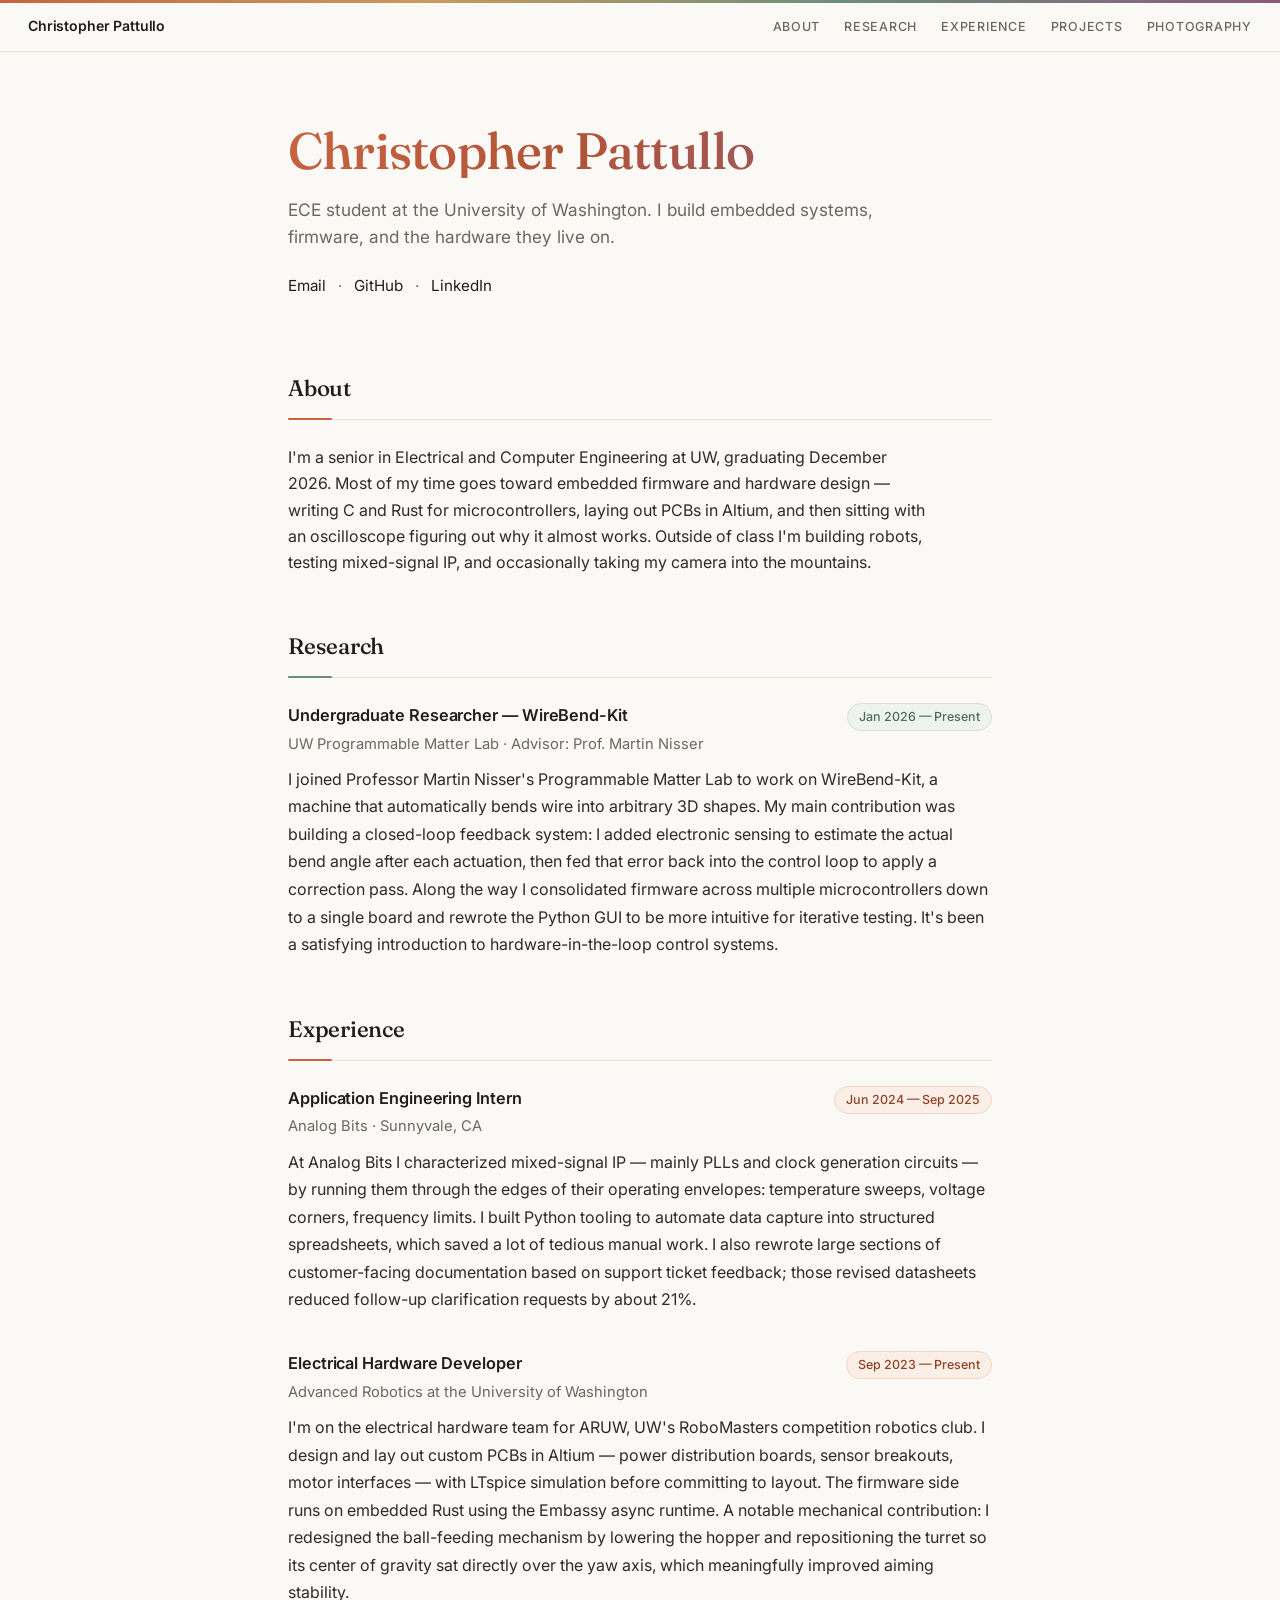
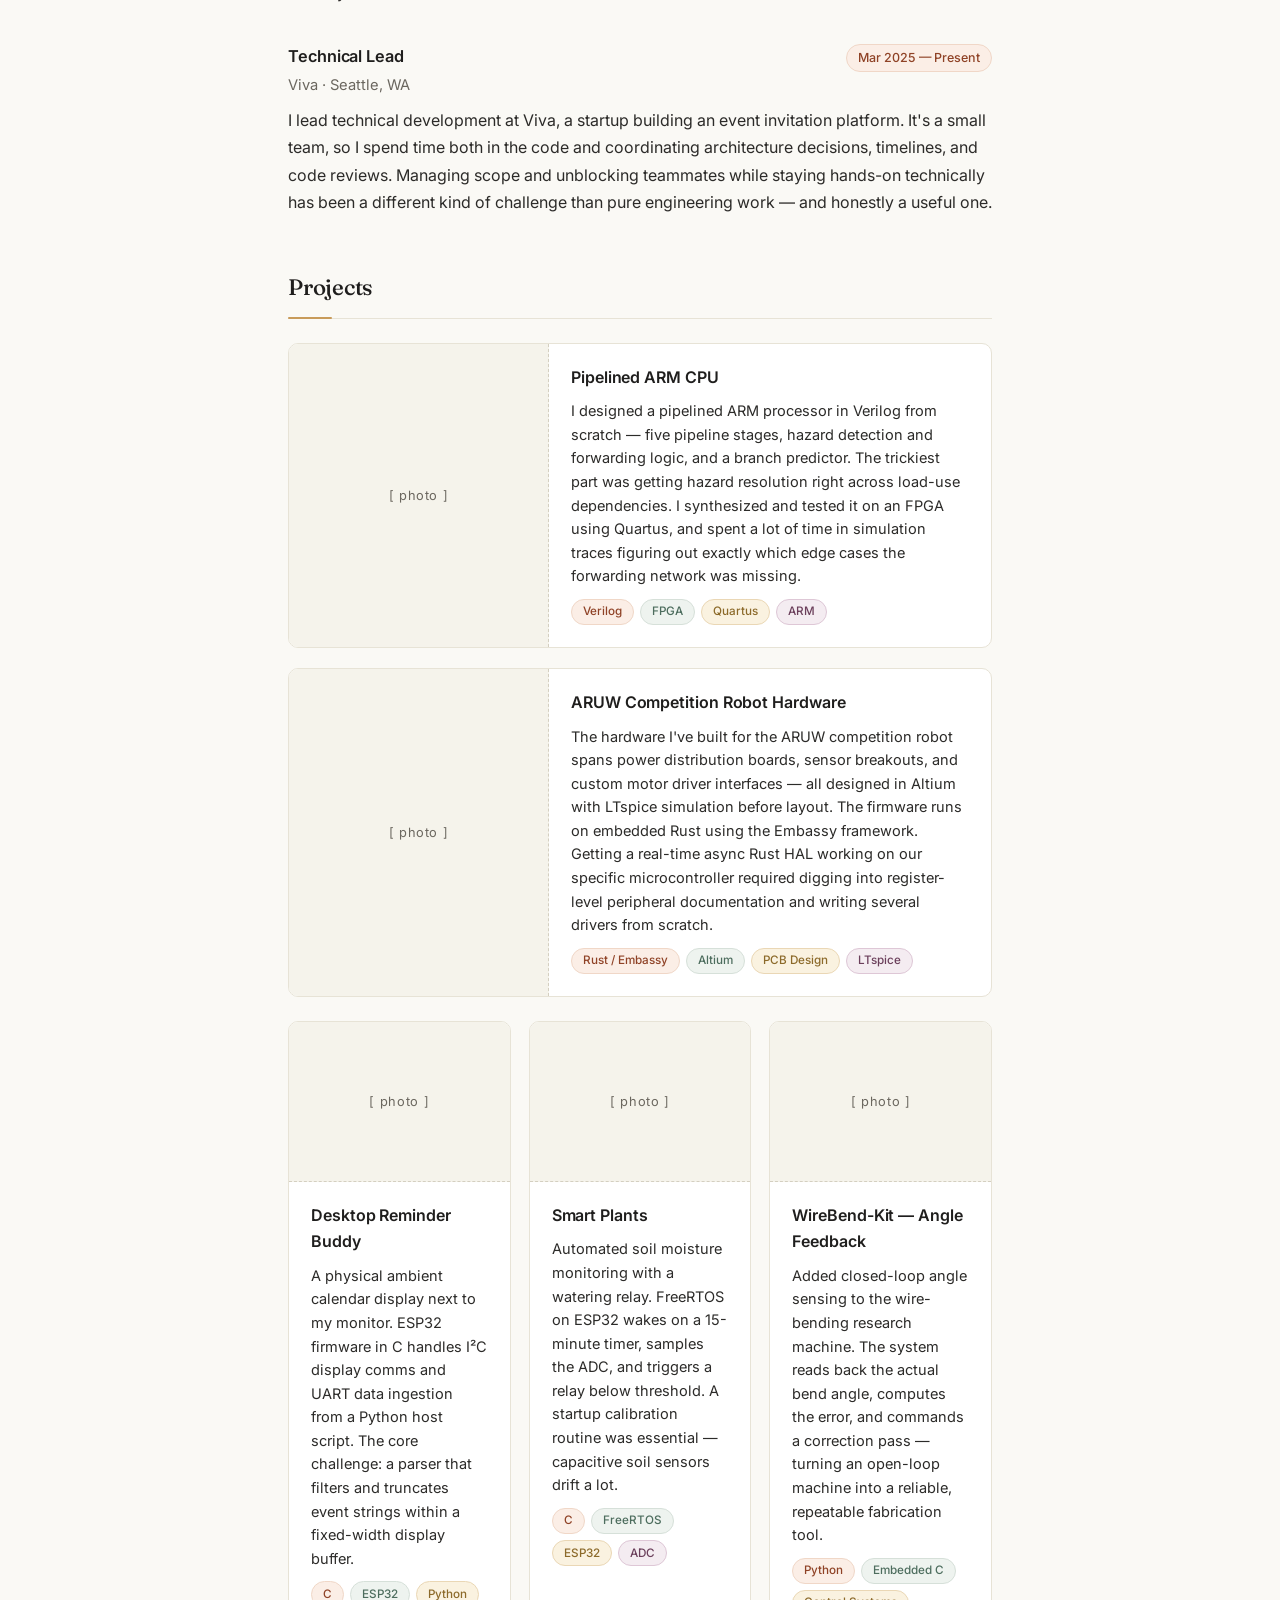
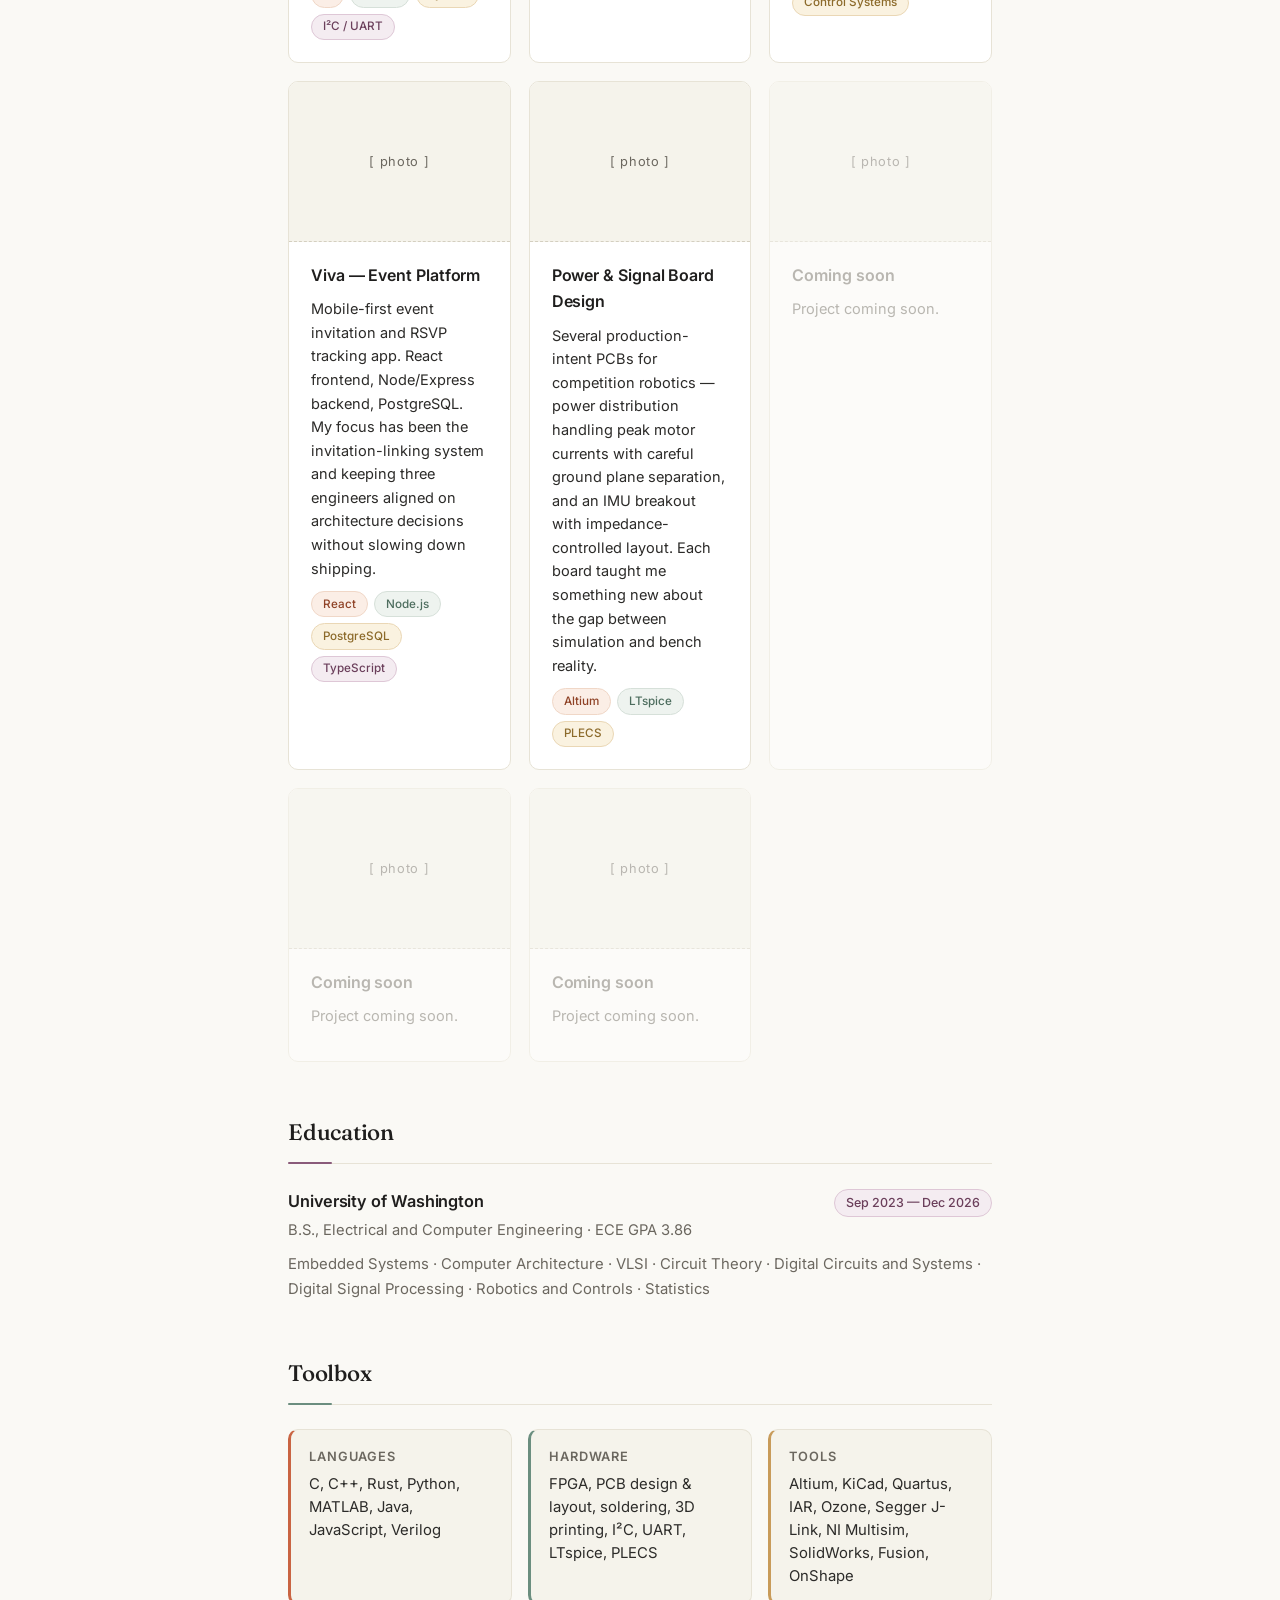
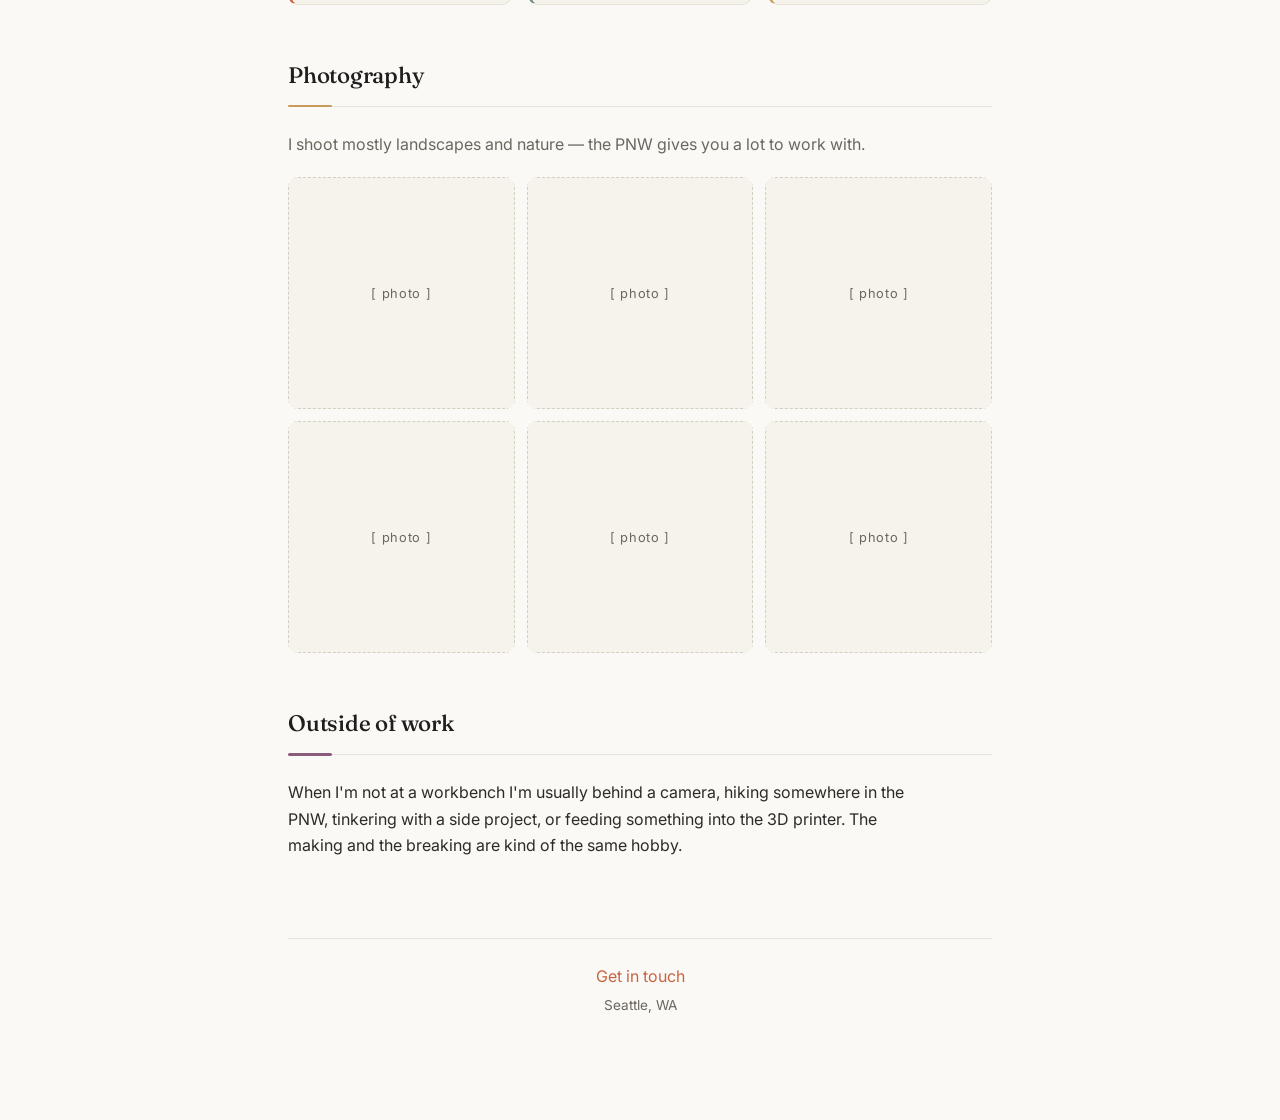
==== index.html @ b85e5b7a "created overall template for the website and initial data" ====
<!doctype html>
<html lang="en">
  <head>
    <meta charset="utf-8" />
    <meta name="viewport" content="width=device-width, initial-scale=1" />
    <title>Christopher Pattullo</title>
    <meta
      name="description"
      content="Christopher Pattullo — ECE student at the University of Washington. Embedded systems, firmware, and hardware design."
    />
    <link rel="preconnect" href="https://fonts.googleapis.com" />
    <link rel="preconnect" href="https://fonts.gstatic.com" crossorigin />
    <link
      href="https://fonts.googleapis.com/css2?family=Fraunces:opsz,wght@9..144,400;9..144,500;9..144,600&family=Inter:wght@400;500;600&display=swap"
      rel="stylesheet"
    />
    <link rel="stylesheet" href="styles.css" />
  </head>
  <body>

    <nav class="sticky-nav" aria-label="Site navigation">
      <span class="nav-name">Christopher Pattullo</span>
      <ul class="nav-links">
        <li><a href="#about">About</a></li>
        <li><a href="#research">Research</a></li>
        <li><a href="#experience">Experience</a></li>
        <li><a href="#projects">Projects</a></li>
        <li><a href="#photography">Photography</a></li>
      </ul>
    </nav>

    <main class="page">

      <!-- ───────── Hero ───────── -->
      <header class="hero">
        <h1>Christopher Pattullo</h1>
        <p class="tagline">
          ECE student at the University of Washington. I build embedded
          systems, firmware, and the hardware they live on.
        </p>
        <nav class="links" aria-label="Contact">
          <a href="mailto:Christopher.Pattullo2027@gmail.com">Email</a>
          <span aria-hidden="true">·</span>
          <a
            href="https://github.com/christopherpattullo"
            target="_blank"
            rel="noopener"
            >GitHub</a
          >
          <span aria-hidden="true">·</span>
          <!-- Add your LinkedIn URL below -->
          <a href="#" target="_blank" rel="noopener">LinkedIn</a>
        </nav>
      </header>

      <!-- ───────── About ───────── -->
      <section class="section" id="about">
        <h2>About</h2>
        <p>
          I'm a senior in Electrical and Computer Engineering at UW, graduating
          December 2026. Most of my time goes toward embedded firmware and
          hardware design — writing C and Rust for microcontrollers, laying out
          PCBs in Altium, and then sitting with an oscilloscope figuring out
          why it almost works. Outside of class I'm building robots, testing
          mixed-signal IP, and occasionally taking my camera into the
          mountains.
        </p>
      </section>

      <!-- ───────── Research ───────── -->
      <section class="section" id="research">
        <h2>Research</h2>

        <article class="entry">
          <header class="entry-head">
            <div>
              <h3>Undergraduate Researcher — WireBend-Kit</h3>
              <p class="org">
                UW Programmable Matter Lab
                <span class="muted">· Advisor: Prof. Martin Nisser</span>
              </p>
            </div>
            <p class="when">Jan 2026 — Present</p>
          </header>
          <p class="blurb">
            I joined Professor Martin Nisser's Programmable Matter Lab to work
            on WireBend-Kit, a machine that automatically bends wire into
            arbitrary 3D shapes. My main contribution was building a
            closed-loop feedback system: I added electronic sensing to estimate
            the actual bend angle after each actuation, then fed that error
            back into the control loop to apply a correction pass. Along the
            way I consolidated firmware across multiple microcontrollers down
            to a single board and rewrote the Python GUI to be more intuitive
            for iterative testing. It's been a satisfying introduction to
            hardware-in-the-loop control systems.
          </p>
        </article>
      </section>

      <!-- ───────── Experience ───────── -->
      <section class="section" id="experience">
        <h2>Experience</h2>

        <article class="entry">
          <header class="entry-head">
            <div>
              <h3>Application Engineering Intern</h3>
              <p class="org">Analog Bits · Sunnyvale, CA</p>
            </div>
            <p class="when">Jun 2024 — Sep 2025</p>
          </header>
          <p class="blurb">
            At Analog Bits I characterized mixed-signal IP — mainly PLLs and
            clock generation circuits — by running them through the edges of
            their operating envelopes: temperature sweeps, voltage corners,
            frequency limits. I built Python tooling to automate data capture
            into structured spreadsheets, which saved a lot of tedious manual
            work. I also rewrote large sections of customer-facing
            documentation based on support ticket feedback; those revised
            datasheets reduced follow-up clarification requests by about 21%.
          </p>
        </article>

        <article class="entry">
          <header class="entry-head">
            <div>
              <h3>Electrical Hardware Developer</h3>
              <p class="org">Advanced Robotics at the University of Washington</p>
            </div>
            <p class="when">Sep 2023 — Present</p>
          </header>
          <p class="blurb">
            I'm on the electrical hardware team for ARUW, UW's RoboMasters
            competition robotics club. I design and lay out custom PCBs in
            Altium — power distribution boards, sensor breakouts, motor
            interfaces — with LTspice simulation before committing to layout.
            The firmware side runs on embedded Rust using the Embassy async
            runtime. A notable mechanical contribution: I redesigned the
            ball-feeding mechanism by lowering the hopper and repositioning
            the turret so its center of gravity sat directly over the yaw
            axis, which meaningfully improved aiming stability.
          </p>
        </article>

        <article class="entry">
          <header class="entry-head">
            <div>
              <h3>Technical Lead</h3>
              <p class="org">Viva · Seattle, WA</p>
            </div>
            <p class="when">Mar 2025 — Present</p>
          </header>
          <p class="blurb">
            I lead technical development at Viva, a startup building an event
            invitation platform. It's a small team, so I spend time both in
            the code and coordinating architecture decisions, timelines, and
            code reviews. Managing scope and unblocking teammates while staying
            hands-on technically has been a different kind of challenge than
            pure engineering work — and honestly a useful one.
          </p>
        </article>
      </section>

      <!-- ───────── Projects ───────── -->
      <section class="section" id="projects">
        <h2>Projects</h2>

        <!-- Featured cards: image left / text right -->
        <div class="featured-projects">

          <article class="card card--featured">
            <figure class="card-media card-media--featured">
              <!-- replace div with: <img src="path/to/photo.jpg" alt="FPGA board running pipelined ARM CPU"> -->
              <div class="img-placeholder">[ photo ]</div>
            </figure>
            <div class="card-body">
              <h3><a href="projects/arm-cpu.html" class="card-link">Pipelined ARM CPU</a></h3>
              <p class="blurb">
                I designed a pipelined ARM processor in Verilog from scratch —
                five pipeline stages, hazard detection and forwarding logic,
                and a branch predictor. The trickiest part was getting hazard
                resolution right across load-use dependencies. I synthesized
                and tested it on an FPGA using Quartus, and spent a lot of
                time in simulation traces figuring out exactly which edge
                cases the forwarding network was missing.
              </p>
              <div class="tags">
                <span class="tag">Verilog</span>
                <span class="tag">FPGA</span>
                <span class="tag">Quartus</span>
                <span class="tag">ARM</span>
              </div>
            </div>
          </article>

          <article class="card card--featured">
            <figure class="card-media card-media--featured">
              <!-- replace div with: <img src="path/to/photo.jpg" alt="ARUW competition robot"> -->
              <div class="img-placeholder">[ photo ]</div>
            </figure>
            <div class="card-body">
              <h3><a href="projects/aruw-robot.html" class="card-link">ARUW Competition Robot Hardware</a></h3>
              <p class="blurb">
                The hardware I've built for the ARUW competition robot spans
                power distribution boards, sensor breakouts, and custom motor
                driver interfaces — all designed in Altium with LTspice
                simulation before layout. The firmware runs on embedded Rust
                using the Embassy framework. Getting a real-time async Rust
                HAL working on our specific microcontroller required digging
                into register-level peripheral documentation and writing
                several drivers from scratch.
              </p>
              <div class="tags">
                <span class="tag">Rust / Embassy</span>
                <span class="tag">Altium</span>
                <span class="tag">PCB Design</span>
                <span class="tag">LTspice</span>
              </div>
            </div>
          </article>

        </div>

        <!-- Standard cards: image top / text below -->
        <div class="project-grid">

          <article class="card card--standard">
            <figure class="card-media">
              <!-- replace div with: <img src="path/to/photo.jpg" alt="Desktop Reminder Buddy device"> -->
              <div class="img-placeholder">[ photo ]</div>
            </figure>
            <div class="card-body">
              <h3><a href="projects/desktop-reminder.html" class="card-link">Desktop Reminder Buddy</a></h3>
              <p class="blurb">
                A physical ambient calendar display next to my monitor. ESP32
                firmware in C handles I²C display comms and UART data
                ingestion from a Python host script. The core challenge: a
                parser that filters and truncates event strings within a
                fixed-width display buffer.
              </p>
              <div class="tags">
                <span class="tag">C</span>
                <span class="tag">ESP32</span>
                <span class="tag">Python</span>
                <span class="tag">I²C / UART</span>
              </div>
            </div>
          </article>

          <article class="card card--standard">
            <figure class="card-media">
              <!-- replace div with: <img src="path/to/photo.jpg" alt="Smart Plants soil monitoring system"> -->
              <div class="img-placeholder">[ photo ]</div>
            </figure>
            <div class="card-body">
              <h3><a href="projects/smart-plants.html" class="card-link">Smart Plants</a></h3>
              <p class="blurb">
                Automated soil moisture monitoring with a watering relay.
                FreeRTOS on ESP32 wakes on a 15-minute timer, samples the ADC,
                and triggers a relay below threshold. A startup calibration
                routine was essential — capacitive soil sensors drift a lot.
              </p>
              <div class="tags">
                <span class="tag">C</span>
                <span class="tag">FreeRTOS</span>
                <span class="tag">ESP32</span>
                <span class="tag">ADC</span>
              </div>
            </div>
          </article>

          <article class="card card--standard">
            <figure class="card-media">
              <!-- replace div with: <img src="path/to/photo.jpg" alt="WireBend-Kit machine close-up"> -->
              <div class="img-placeholder">[ photo ]</div>
            </figure>
            <div class="card-body">
              <h3><a href="projects/wirebend-kit.html" class="card-link">WireBend-Kit — Angle Feedback</a></h3>
              <p class="blurb">
                Added closed-loop angle sensing to the wire-bending research
                machine. The system reads back the actual bend angle, computes
                the error, and commands a correction pass — turning an
                open-loop machine into a reliable, repeatable fabrication tool.
              </p>
              <div class="tags">
                <span class="tag">Python</span>
                <span class="tag">Embedded C</span>
                <span class="tag">Control Systems</span>
              </div>
            </div>
          </article>

          <article class="card card--standard">
            <figure class="card-media">
              <!-- replace div with: <img src="path/to/photo.jpg" alt="Viva app on phone"> -->
              <div class="img-placeholder">[ photo ]</div>
            </figure>
            <div class="card-body">
              <h3><a href="projects/viva.html" class="card-link">Viva — Event Platform</a></h3>
              <p class="blurb">
                Mobile-first event invitation and RSVP tracking app. React
                frontend, Node/Express backend, PostgreSQL. My focus has been
                the invitation-linking system and keeping three engineers
                aligned on architecture decisions without slowing down
                shipping.
              </p>
              <div class="tags">
                <span class="tag">React</span>
                <span class="tag">Node.js</span>
                <span class="tag">PostgreSQL</span>
                <span class="tag">TypeScript</span>
              </div>
            </div>
          </article>

          <article class="card card--standard">
            <figure class="card-media">
              <!-- replace div with: <img src="path/to/photo.jpg" alt="Custom PCB layout in Altium"> -->
              <div class="img-placeholder">[ photo ]</div>
            </figure>
            <div class="card-body">
              <h3><a href="projects/power-signal-boards.html" class="card-link">Power &amp; Signal Board Design</a></h3>
              <p class="blurb">
                Several production-intent PCBs for competition robotics —
                power distribution handling peak motor currents with careful
                ground plane separation, and an IMU breakout with
                impedance-controlled layout. Each board taught me something
                new about the gap between simulation and bench reality.
              </p>
              <div class="tags">
                <span class="tag">Altium</span>
                <span class="tag">LTspice</span>
                <span class="tag">PLECS</span>
              </div>
            </div>
          </article>

          <!-- Placeholder cards — fill in as you go -->
          <article class="card card--standard card--placeholder">
            <figure class="card-media">
              <div class="img-placeholder">[ photo ]</div>
            </figure>
            <div class="card-body">
              <h3 class="muted">Coming soon</h3>
              <p class="blurb muted">Project coming soon.</p>
              <div class="tags"></div>
            </div>
          </article>

          <article class="card card--standard card--placeholder">
            <figure class="card-media">
              <div class="img-placeholder">[ photo ]</div>
            </figure>
            <div class="card-body">
              <h3 class="muted">Coming soon</h3>
              <p class="blurb muted">Project coming soon.</p>
              <div class="tags"></div>
            </div>
          </article>

          <article class="card card--standard card--placeholder">
            <figure class="card-media">
              <div class="img-placeholder">[ photo ]</div>
            </figure>
            <div class="card-body">
              <h3 class="muted">Coming soon</h3>
              <p class="blurb muted">Project coming soon.</p>
              <div class="tags"></div>
            </div>
          </article>

        </div>
      </section>

      <!-- ───────── Education ───────── -->
      <section class="section" id="education">
        <h2>Education</h2>
        <article class="entry">
          <header class="entry-head">
            <div>
              <h3>University of Washington</h3>
              <p class="org">
                B.S., Electrical and Computer Engineering · ECE GPA 3.86
              </p>
            </div>
            <p class="when">Sep 2023 — Dec 2026</p>
          </header>
          <p class="coursework">
            Embedded Systems · Computer Architecture · VLSI · Circuit Theory ·
            Digital Circuits and Systems · Digital Signal Processing · Robotics
            and Controls · Statistics
          </p>
        </article>
      </section>

      <!-- ───────── Skills ───────── -->
      <section class="section" id="skills">
        <h2>Toolbox</h2>
        <div class="skill-grid">
          <div>
            <h4>Languages</h4>
            <p>C, C++, Rust, Python, MATLAB, Java, JavaScript, Verilog</p>
          </div>
          <div>
            <h4>Hardware</h4>
            <p>
              FPGA, PCB design &amp; layout, soldering, 3D printing, I²C,
              UART, LTspice, PLECS
            </p>
          </div>
          <div>
            <h4>Tools</h4>
            <p>
              Altium, KiCad, Quartus, IAR, Ozone, Segger J-Link, NI Multisim,
              SolidWorks, Fusion, OnShape
            </p>
          </div>
        </div>
      </section>

      <!-- ───────── Photography ───────── -->
      <section class="section" id="photography">
        <h2>Photography</h2>
        <p class="section-lead">
          I shoot mostly landscapes and nature — the PNW gives you a lot to
          work with.
        </p>
        <div class="photo-grid">

          <figure class="photo-slot">
            <!-- replace div with: <img src="path/to/photo.jpg" alt="..."> -->
            <div class="img-placeholder">[ photo ]</div>
            <figcaption></figcaption>
          </figure>

          <figure class="photo-slot">
            <div class="img-placeholder">[ photo ]</div>
            <figcaption></figcaption>
          </figure>

          <figure class="photo-slot">
            <div class="img-placeholder">[ photo ]</div>
            <figcaption></figcaption>
          </figure>

          <figure class="photo-slot">
            <div class="img-placeholder">[ photo ]</div>
            <figcaption></figcaption>
          </figure>

          <figure class="photo-slot">
            <div class="img-placeholder">[ photo ]</div>
            <figcaption></figcaption>
          </figure>

          <figure class="photo-slot">
            <div class="img-placeholder">[ photo ]</div>
            <figcaption></figcaption>
          </figure>

        </div>
      </section>

      <!-- ───────── Outside ───────── -->
      <section class="section" id="outside">
        <h2>Outside of work</h2>
        <p>
          When I'm not at a workbench I'm usually behind a camera, hiking
          somewhere in the PNW, tinkering with a side project, or feeding
          something into the 3D printer. The making and the breaking are kind
          of the same hobby.
        </p>
      </section>

      <!-- ───────── Footer ───────── -->
      <footer class="footer">
        <p>
          <a href="mailto:Christopher.Pattullo2027@gmail.com">Get in touch</a>
        </p>
        <p class="muted small">Seattle, WA</p>
      </footer>

    </main>
  </body>
</html>
---- styles.css ----
/* ============================================================
   Tokens
   ============================================================ */
:root {
  --bg:           #faf9f5;
  --surface:      #f5f3eb;
  --surface-alt:  #f0ede2;
  --border:       #e7e3d6;
  --border-mid:   #d4cfc0;
  --text:         #1f1e1d;
  --text-body:    #2c2b29;
  --muted:        #6b675f;

  /* Primary accent — copper */
  --accent:       #c96442;
  --accent-soft:  #d97757;
  --accent-ink:   #8f4226;   /* darker copper for text */
  --accent-tint:  #fbeee6;   /* very soft copper bg */
  --accent-edge:  #f0d7c7;   /* soft copper border */

  /* Secondary — sage */
  --sage:         #6b8e7f;
  --sage-ink:     #4d6d5e;
  --sage-tint:    #eef3ef;
  --sage-edge:    #d6e0d9;

  /* Tertiary — warm gold */
  --gold:         #c89b5a;
  --gold-ink:     #8c6a2a;
  --gold-tint:    #faf2e0;
  --gold-edge:    #ead7b5;

  /* Quaternary — dusty plum */
  --plum:         #8a5b7a;
  --plum-ink:     #6b3f5b;
  --plum-tint:    #f4ecf1;
  --plum-edge:    #dec7d6;

  --card-bg:      #ffffff;
  --max-width:    760px;
  --radius:       10px;
  --nav-h:        52px;
}

/* Thin rainbow stripe along the very top of the page */
body::before {
  content: "";
  position: fixed;
  top: 0;
  left: 0;
  right: 0;
  height: 3px;
  background: linear-gradient(
    90deg,
    var(--accent) 0%,
    var(--gold) 33%,
    var(--sage) 66%,
    var(--plum) 100%
  );
  z-index: 200;
  pointer-events: none;
}

/* ============================================================
   Reset & Base
   ============================================================ */
*, *::before, *::after {
  box-sizing: border-box;
}

html {
  scroll-behavior: smooth;
  /* offset anchor targets so sticky nav doesn't cover them */
  scroll-padding-top: calc(var(--nav-h) + 16px);
}

body {
  margin: 0;
  background: var(--bg);
  color: var(--text);
  font-family: "Inter", -apple-system, BlinkMacSystemFont, "Segoe UI",
    sans-serif;
  font-size: 16px;
  line-height: 1.65;
  -webkit-font-smoothing: antialiased;
  text-rendering: optimizeLegibility;
}

figure {
  margin: 0;
}

/* Real images inside any figure fill the slot cleanly */
figure img {
  display: block;
  width: 100%;
  height: 100%;
  object-fit: cover;
}

/* Ensure card media slots have a definite height so object-fit works */
.card-media img          { min-height: 160px; max-height: 260px; }
.card-media--featured img { min-height: 240px; height: 100%; }
.photo-slot img          { min-height: 210px; aspect-ratio: 4 / 3; }

/* ============================================================
   Links
   ============================================================ */
a {
  color: var(--accent);
  text-decoration: none;
  border-bottom: 1px solid transparent;
  transition: color 120ms ease, border-color 120ms ease;
}

a:hover {
  color: var(--accent-soft);
  border-bottom-color: currentColor;
}

/* ============================================================
   Sticky Nav
   ============================================================ */
.sticky-nav {
  position: sticky;
  top: 0;
  z-index: 100;
  height: var(--nav-h);
  display: flex;
  align-items: center;
  justify-content: space-between;
  padding: 0 28px;
  background: rgba(250, 249, 245, 0.85);
  backdrop-filter: blur(14px);
  -webkit-backdrop-filter: blur(14px);
  border-bottom: 1px solid var(--border);
}

.nav-name {
  font-size: 0.88rem;
  font-weight: 600;
  letter-spacing: -0.01em;
  color: var(--text);
}

.nav-links {
  list-style: none;
  margin: 0;
  padding: 0;
  display: flex;
  gap: 24px;
}

.nav-links a {
  font-size: 0.78rem;
  font-weight: 500;
  letter-spacing: 0.06em;
  text-transform: uppercase;
  color: var(--muted);
  border-bottom: none;
  transition: color 120ms ease;
}

.nav-links a:hover {
  color: var(--accent);
  border-bottom: none;
}

/* ============================================================
   Page Container
   ============================================================ */
.page {
  max-width: var(--max-width);
  margin: 0 auto;
  padding: 72px 28px 100px;
}

/* ============================================================
   Hero
   ============================================================ */
.hero {
  margin-bottom: 72px;
}

.hero h1 {
  font-family: "Fraunces", Georgia, "Times New Roman", serif;
  font-weight: 500;
  font-size: clamp(2.4rem, 5vw, 3.2rem);
  letter-spacing: -0.015em;
  line-height: 1.05;
  margin: 0 0 18px;
  /* subtle warm gradient — copper to plum */
  background: linear-gradient(
    135deg,
    var(--accent) 0%,
    #b25438 40%,
    var(--plum) 100%
  );
  -webkit-background-clip: text;
  background-clip: text;
  color: transparent;
}

.tagline {
  font-size: 1.075rem;
  color: var(--muted);
  max-width: 56ch;
  margin: 0 0 22px;
  line-height: 1.6;
}

.links {
  display: flex;
  flex-wrap: wrap;
  gap: 8px 12px;
  align-items: center;
  font-size: 0.95rem;
  color: var(--muted);
}

.links a {
  color: var(--text);
  border-bottom: none;
}

.links a:hover {
  color: var(--accent);
  border-bottom: none;
}

/* ============================================================
   Sections — hover lift effect
   ============================================================ */
.section {
  margin: 0 0 52px;
  padding: 0;
}

.section h2 {
  position: relative;
  font-family: "Fraunces", Georgia, serif;
  font-weight: 500;
  font-size: 1.4rem;
  letter-spacing: -0.01em;
  margin: 0 0 24px;
  padding-bottom: 12px;
  border-bottom: 1px solid var(--border);
}

/* Colored accent stub under each h2 */
.section h2::after {
  content: "";
  position: absolute;
  left: 0;
  bottom: -1.5px;
  width: 44px;
  height: 2.5px;
  border-radius: 2px;
  background: var(--accent);
  transition: width 240ms ease;
}

.section:hover h2::after {
  width: 72px;
}

/* Each section gets its own accent color under the h2 */
#research h2::after,
#skills h2::after       { background: var(--sage); }
#projects h2::after,
#photography h2::after  { background: var(--gold); }
#education h2::after,
#outside h2::after      { background: var(--plum); }

.section-lead {
  margin: 0 0 20px;
  color: var(--muted);
  max-width: 62ch;
}

.section > p:not(.section-lead) {
  margin: 0;
  max-width: 64ch;
  color: var(--text-body);
}

/* ============================================================
   Entries (Research / Experience prose)
   ============================================================ */
.entry {
  margin-bottom: 36px;
}

.entry:last-child {
  margin-bottom: 0;
}

.entry-head {
  display: flex;
  justify-content: space-between;
  align-items: baseline;
  gap: 16px;
  margin-bottom: 10px;
}

.entry-head h3 {
  font-size: 1.02rem;
  font-weight: 600;
  margin: 0;
  letter-spacing: -0.005em;
}

.org {
  margin: 3px 0 0;
  color: var(--muted);
  font-size: 0.92rem;
}

.when {
  flex-shrink: 0;
  margin: 0;
  background: var(--accent-tint);
  color: var(--accent-ink);
  font-size: 0.78rem;
  font-weight: 500;
  white-space: nowrap;
  padding: 3px 11px;
  border-radius: 14px;
  border: 1px solid var(--accent-edge);
}

/* Vary the date pill color per section to match the h2 accent */
#research .when,
#skills .when        { background: var(--sage-tint); color: var(--sage-ink); border-color: var(--sage-edge); }
#projects .when,
#photography .when   { background: var(--gold-tint); color: var(--gold-ink); border-color: var(--gold-edge); }
#education .when,
#outside .when       { background: var(--plum-tint); color: var(--plum-ink); border-color: var(--plum-edge); }

.blurb {
  margin: 0;
  color: var(--text-body);
  line-height: 1.72;
}

.coursework {
  margin: 6px 0 0;
  color: var(--muted);
  font-size: 0.93rem;
  line-height: 1.7;
}

/* ============================================================
   Image Placeholder
   ============================================================ */
.img-placeholder {
  width: 100%;
  height: 100%;
  min-height: 180px;
  display: flex;
  align-items: center;
  justify-content: center;
  background: var(--surface);
  border: 1.5px dashed var(--border-mid);
  color: var(--muted);
  font-size: 0.8rem;
  letter-spacing: 0.05em;
  transition: background 200ms ease, border-color 200ms ease;
  cursor: default;
  user-select: none;
}

/* ============================================================
   Cards — shared base
   ============================================================ */
.card {
  background: var(--card-bg);
  border: 1px solid var(--border);
  border-radius: var(--radius);
  overflow: hidden;
  transition: transform 220ms ease, box-shadow 220ms ease,
              border-color 220ms ease;
}

.card:hover {
  transform: translateY(-3px);
  box-shadow: 0 10px 36px rgba(0, 0, 0, 0.09);
  border-color: var(--accent);
}

.card:hover .img-placeholder {
  background: #f8ede7;
  border-color: var(--accent-soft);
}

.card-body {
  padding: 20px 22px 22px;
  display: flex;
  flex-direction: column;
  gap: 10px;
}

.card-body h3 {
  font-size: 1rem;
  font-weight: 600;
  margin: 0;
  letter-spacing: -0.005em;
}

.card-body .blurb {
  font-size: 0.91rem;
  line-height: 1.62;
  margin: 0;
}

/* ============================================================
   Featured Cards (image-left, text-right)
   ============================================================ */
.featured-projects {
  display: flex;
  flex-direction: column;
  gap: 20px;
  margin-bottom: 24px;
}

.card--featured {
  display: grid;
  grid-template-columns: 260px 1fr;
}

.card-media--featured {
  /* fill the left column fully */
  align-self: stretch;
}

.card-media--featured .img-placeholder {
  min-height: 240px;
  height: 100%;
  border-radius: 0;
  border-top: none;
  border-left: none;
  border-bottom: none;
  border-right: 1.5px dashed var(--border-mid);
}

.card--featured:hover .card-media--featured .img-placeholder {
  border-right-color: var(--accent-soft);
}

/* ============================================================
   Standard Cards (image-top, text-below) — 3-column grid
   ============================================================ */
.project-grid {
  display: grid;
  grid-template-columns: repeat(3, 1fr);
  gap: 18px;
}

.card--standard .card-media .img-placeholder {
  min-height: 160px;
  border-radius: 0;
  border-top: none;
  border-left: none;
  border-right: none;
  border-bottom: 1.5px dashed var(--border-mid);
}

.card--standard:hover .card-media .img-placeholder {
  border-bottom-color: var(--accent-soft);
}

/* Placeholder cards */
.card--placeholder {
  opacity: 0.45;
  pointer-events: none; /* don't show hover on empty placeholders */
}

/* ============================================================
   Tag Pills
   ============================================================ */
.tags {
  display: flex;
  flex-wrap: wrap;
  gap: 6px;
}

.tag {
  font-size: 0.73rem;
  font-weight: 500;
  border: 1px solid var(--border);
  border-radius: 20px;
  padding: 2.5px 11px;
  white-space: nowrap;
  background: var(--surface);
  color: var(--muted);
  transition: transform 160ms ease;
}

/* 4-color cycling so each card's tags feel varied */
.tags .tag:nth-child(4n+1) {
  background: var(--accent-tint);
  border-color: var(--accent-edge);
  color: var(--accent-ink);
}
.tags .tag:nth-child(4n+2) {
  background: var(--sage-tint);
  border-color: var(--sage-edge);
  color: var(--sage-ink);
}
.tags .tag:nth-child(4n+3) {
  background: var(--gold-tint);
  border-color: var(--gold-edge);
  color: var(--gold-ink);
}
.tags .tag:nth-child(4n) {
  background: var(--plum-tint);
  border-color: var(--plum-edge);
  color: var(--plum-ink);
}

.card:hover .tag {
  transform: translateY(-1px);
}

/* ============================================================
   Skills Grid
   ============================================================ */
.skill-grid {
  display: grid;
  grid-template-columns: repeat(auto-fit, minmax(200px, 1fr));
  gap: 16px;
}

.skill-grid > div {
  background: var(--surface);
  border: 1px solid var(--border);
  border-left-width: 3px;
  border-radius: var(--radius);
  padding: 16px 18px;
}

.skill-grid > div:nth-child(1) { border-left-color: var(--accent); }
.skill-grid > div:nth-child(2) { border-left-color: var(--sage); }
.skill-grid > div:nth-child(3) { border-left-color: var(--gold); }

.skill-grid h4 {
  margin: 0 0 6px;
  font-size: 0.8rem;
  font-weight: 600;
  text-transform: uppercase;
  letter-spacing: 0.07em;
  color: var(--muted);
}

.skill-grid p {
  margin: 0;
  font-size: 0.93rem;
  line-height: 1.55;
  color: var(--text-body);
}

/* ============================================================
   Photo Grid
   ============================================================ */
.photo-grid {
  display: grid;
  grid-template-columns: repeat(3, 1fr);
  gap: 12px;
}

.photo-slot {
  border-radius: var(--radius);
  overflow: hidden;
}

.photo-slot .img-placeholder {
  min-height: 210px;
  border-radius: 0;
}

.photo-slot figcaption {
  padding: 6px 4px 0;
  font-size: 0.82rem;
  color: var(--muted);
  min-height: 22px;
  line-height: 1.4;
}

/* ============================================================
   Card Stretched Link
   (h3 inside card-body has .card-link; ::after covers whole card)
   ============================================================ */
.card {
  position: relative;
}

.card-link {
  color: inherit;
  border-bottom: none;
}

.card-link:hover {
  color: var(--accent);
  border-bottom: none;
}

.card-link::after {
  content: "";
  position: absolute;
  inset: 0;
}

/* ============================================================
   Project Detail Pages
   ============================================================ */
.nav-back {
  font-size: 0.88rem;
  font-weight: 600;
  color: var(--text);
  border-bottom: none;
  letter-spacing: -0.01em;
}

.nav-back:hover {
  color: var(--accent);
  border-bottom: none;
}

.project-page {
  padding-top: 56px;
}

.project-hero {
  margin-bottom: 56px;
}

.project-back {
  display: inline-block;
  margin-bottom: 20px;
  font-size: 0.88rem;
  color: var(--muted);
  border-bottom: none;
  transition: color 120ms ease;
}

.project-back:hover {
  color: var(--accent);
  border-bottom: none;
}

.project-hero h1 {
  font-family: "Fraunces", Georgia, serif;
  font-weight: 500;
  font-size: clamp(2rem, 4.5vw, 2.8rem);
  letter-spacing: -0.015em;
  line-height: 1.08;
  margin: 0 0 14px;
}

.project-tagline {
  font-size: 1.05rem;
  color: var(--muted);
  margin: 0 0 20px;
  max-width: 58ch;
  line-height: 1.6;
}

.project-section {
  margin-bottom: 48px;
}

.project-section h2 {
  font-family: "Fraunces", Georgia, serif;
  font-weight: 500;
  font-size: 1.25rem;
  letter-spacing: -0.01em;
  margin: 0 0 16px;
  padding-bottom: 10px;
  border-bottom: 1px solid var(--border);
}

.project-section p {
  color: var(--text-body);
  line-height: 1.72;
  margin: 0 0 14px;
  max-width: 66ch;
}

.project-section p:last-child {
  margin-bottom: 0;
}

.project-section h3 {
  font-size: 0.95rem;
  font-weight: 600;
  margin: 24px 0 6px;
  letter-spacing: -0.003em;
}

/* Two-column media grid for project photos */
.media-grid {
  display: grid;
  grid-template-columns: repeat(2, 1fr);
  gap: 14px;
  margin: 32px 0;
}

.media-grid.media-grid--3 {
  grid-template-columns: repeat(3, 1fr);
}

.media-slot {
  border-radius: var(--radius);
  overflow: hidden;
}

.media-slot .img-placeholder {
  min-height: 220px;
  border-radius: 0;
}

.media-slot figcaption {
  padding: 6px 4px 0;
  font-size: 0.82rem;
  color: var(--muted);
  line-height: 1.4;
  min-height: 20px;
}

/* Inline code / spec callouts */
.spec-list {
  list-style: none;
  margin: 0;
  padding: 0;
  display: flex;
  flex-direction: column;
  gap: 6px;
}

.spec-list li {
  display: flex;
  gap: 12px;
  font-size: 0.93rem;
  line-height: 1.5;
}

.spec-list li::before {
  content: "—";
  color: var(--accent);
  flex-shrink: 0;
}

@media (max-width: 520px) {
  .media-grid,
  .media-grid.media-grid--3 {
    grid-template-columns: 1fr;
  }
}

/* ============================================================
   Footer
   ============================================================ */
.footer {
  margin-top: 80px;
  padding-top: 24px;
  border-top: 1px solid var(--border);
  text-align: center;
}

.footer p {
  margin: 0 0 4px;
}

/* ============================================================
   Utilities
   ============================================================ */
.muted {
  color: var(--muted);
}

.small {
  font-size: 0.85rem;
}

/* ============================================================
   Responsive — Tablet (≤ 720px)
   ============================================================ */
@media (max-width: 720px) {
  .sticky-nav {
    padding: 0 20px;
  }

  .nav-links {
    gap: 18px;
  }

  /* hide the last nav item to keep it from wrapping */
  .nav-links li:last-child {
    display: none;
  }

  .page {
    padding: 56px 20px 80px;
  }

  .section {
    margin: 0 0 44px;
  }

  .card--featured {
    grid-template-columns: 220px 1fr;
  }

  .project-grid {
    grid-template-columns: repeat(2, 1fr);
  }
}

/* ============================================================
   Responsive — Mobile (≤ 520px)
   ============================================================ */
@media (max-width: 520px) {
  .sticky-nav {
    padding: 0 16px;
  }

  .nav-links {
    gap: 12px;
  }

  .nav-links li:nth-last-child(-n+2) {
    display: none;
  }

  .page {
    padding: 44px 16px 64px;
  }

  .section {
    margin: 0 0 36px;
  }

  .entry-head {
    flex-direction: column;
    gap: 2px;
  }

  /* featured card stacks on mobile */
  .card--featured {
    grid-template-columns: 1fr;
  }

  .card-media--featured .img-placeholder {
    height: 200px;
    border-right: none;
    border-bottom: 1.5px dashed var(--border-mid);
  }

  .project-grid {
    grid-template-columns: 1fr;
  }

  .photo-grid {
    grid-template-columns: repeat(2, 1fr);
  }
}
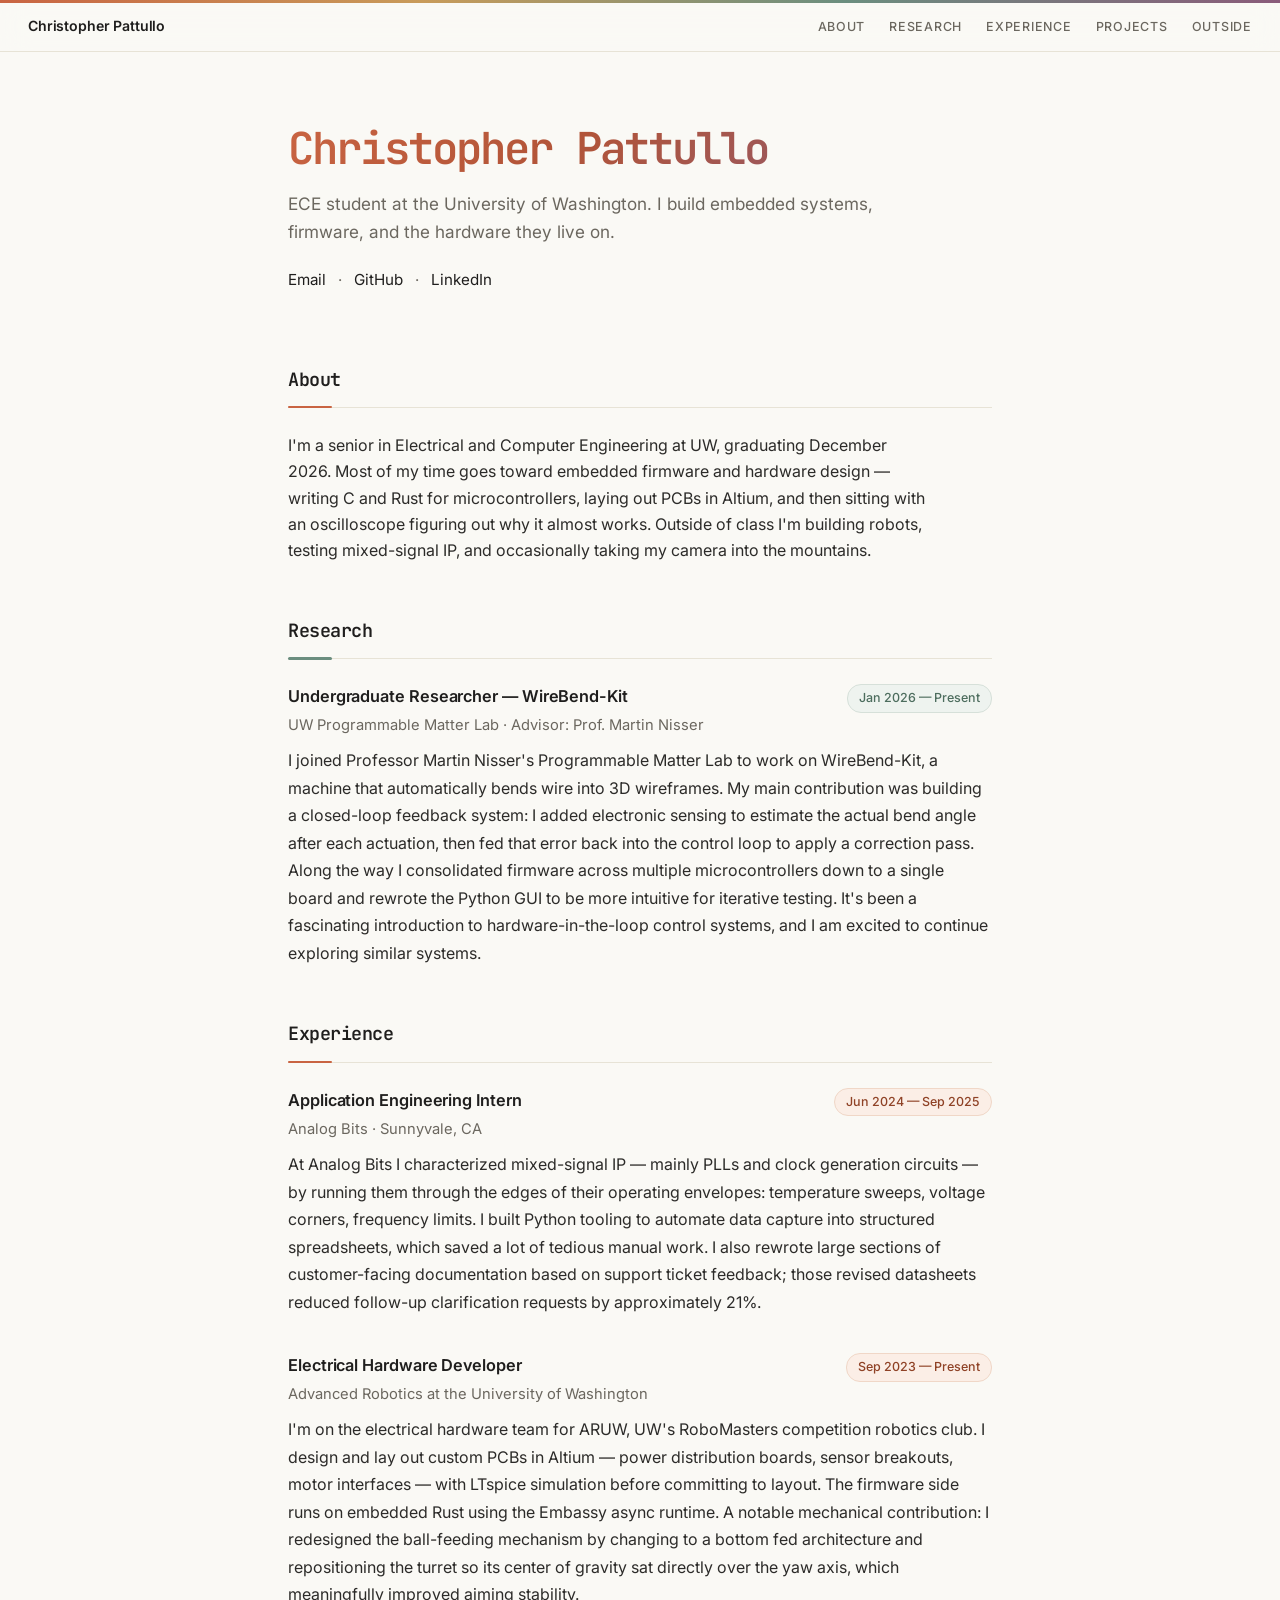
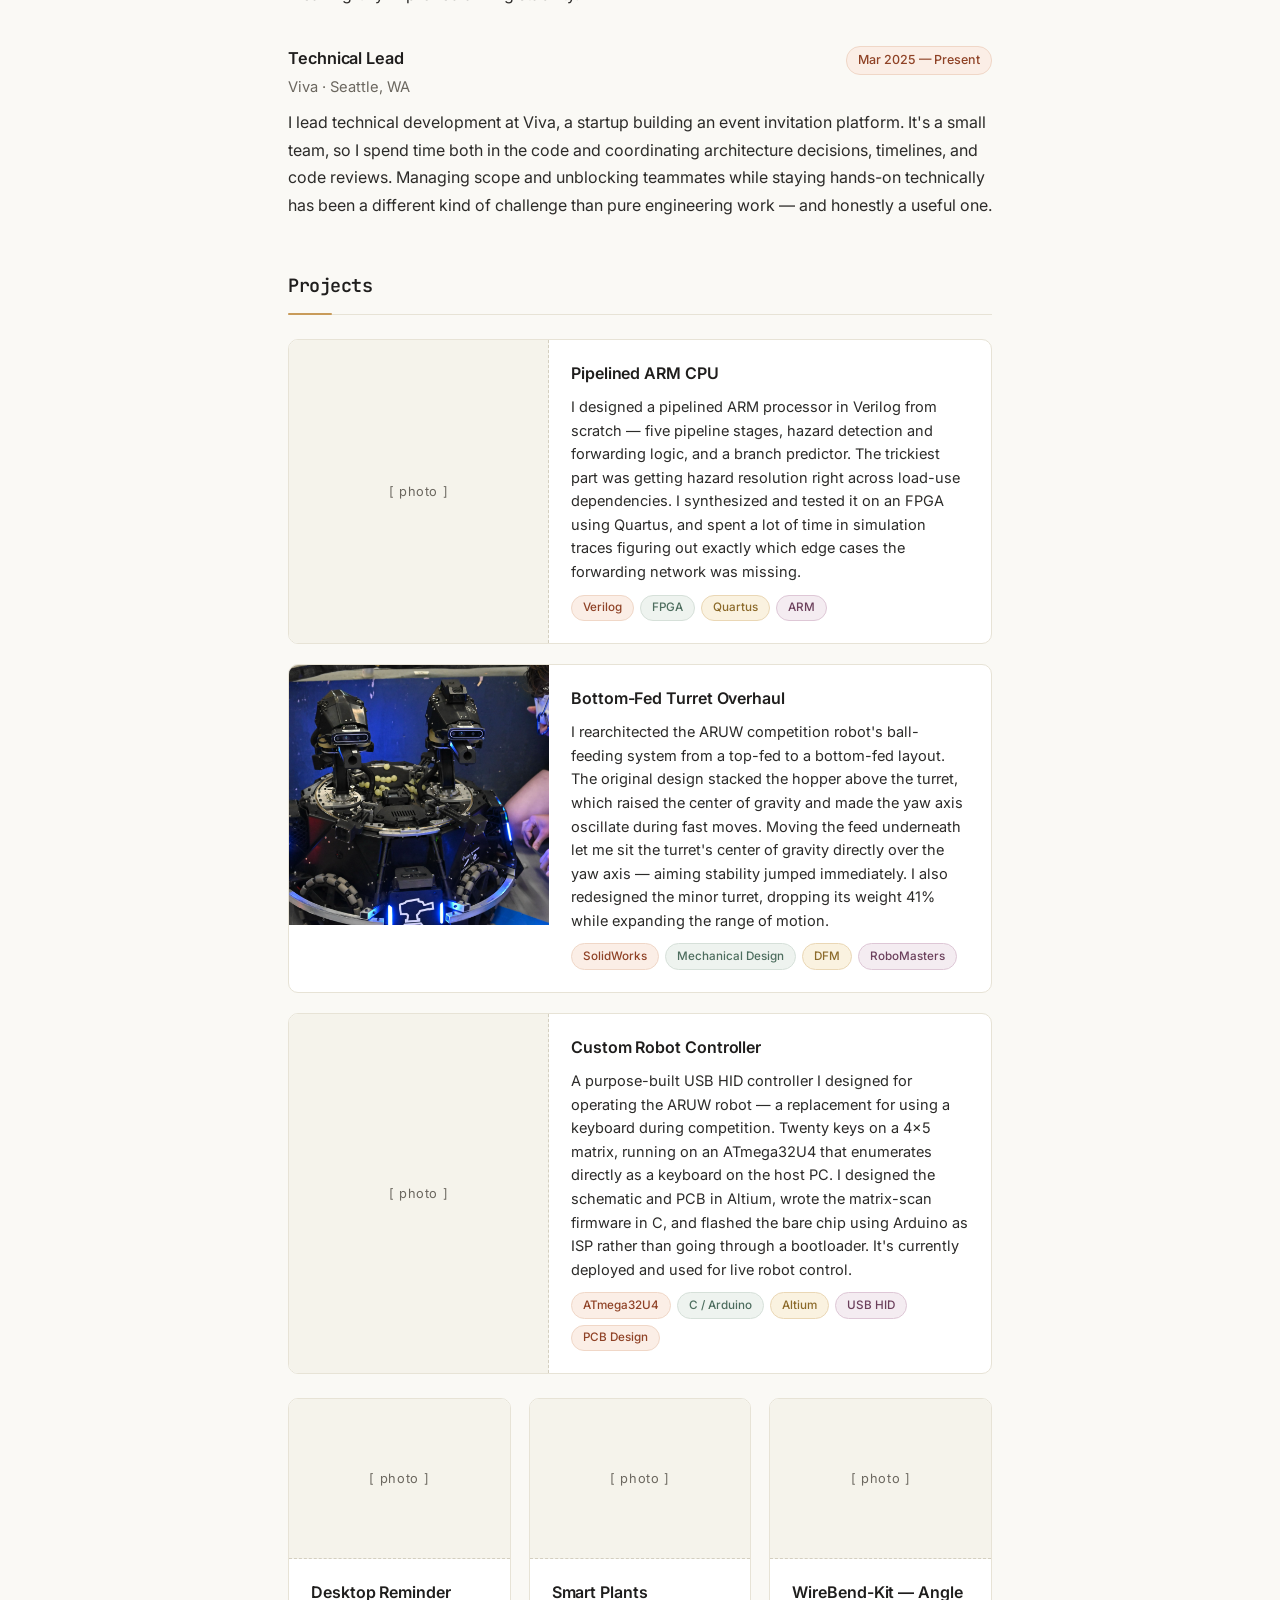
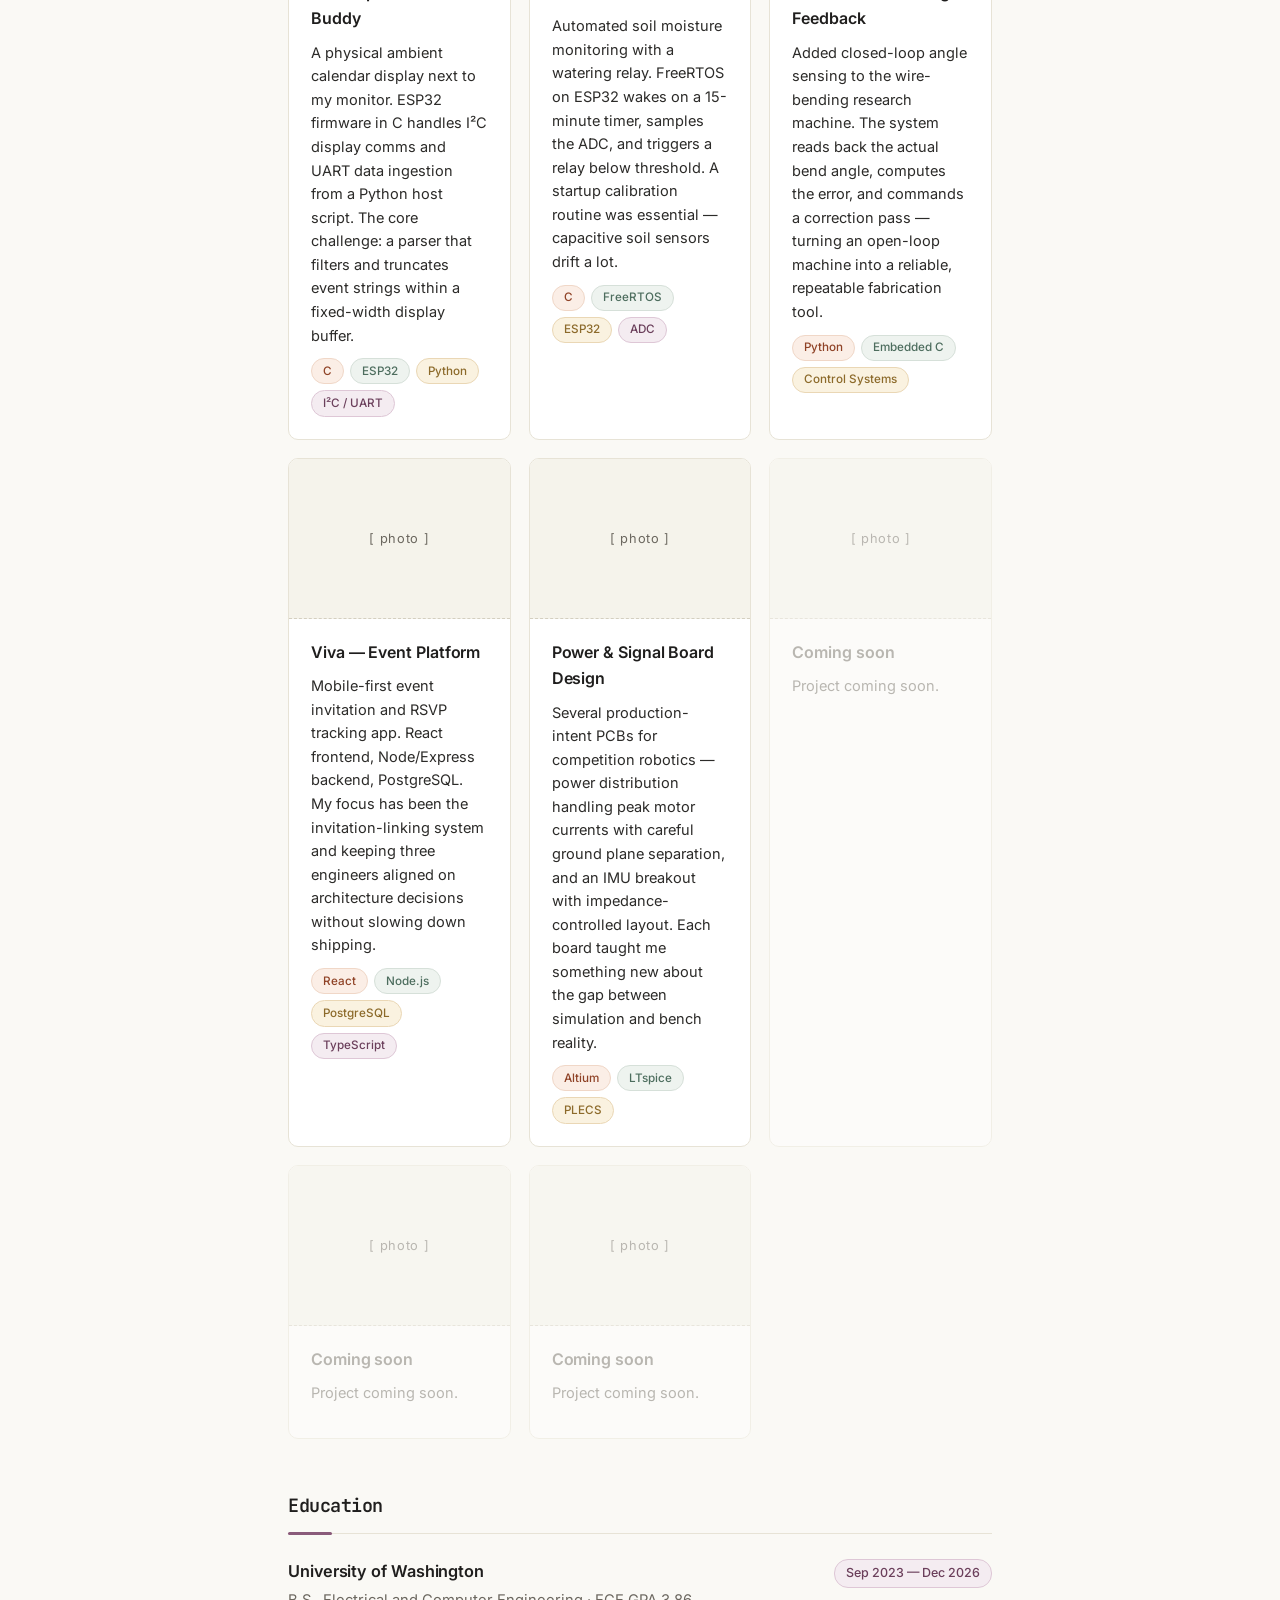
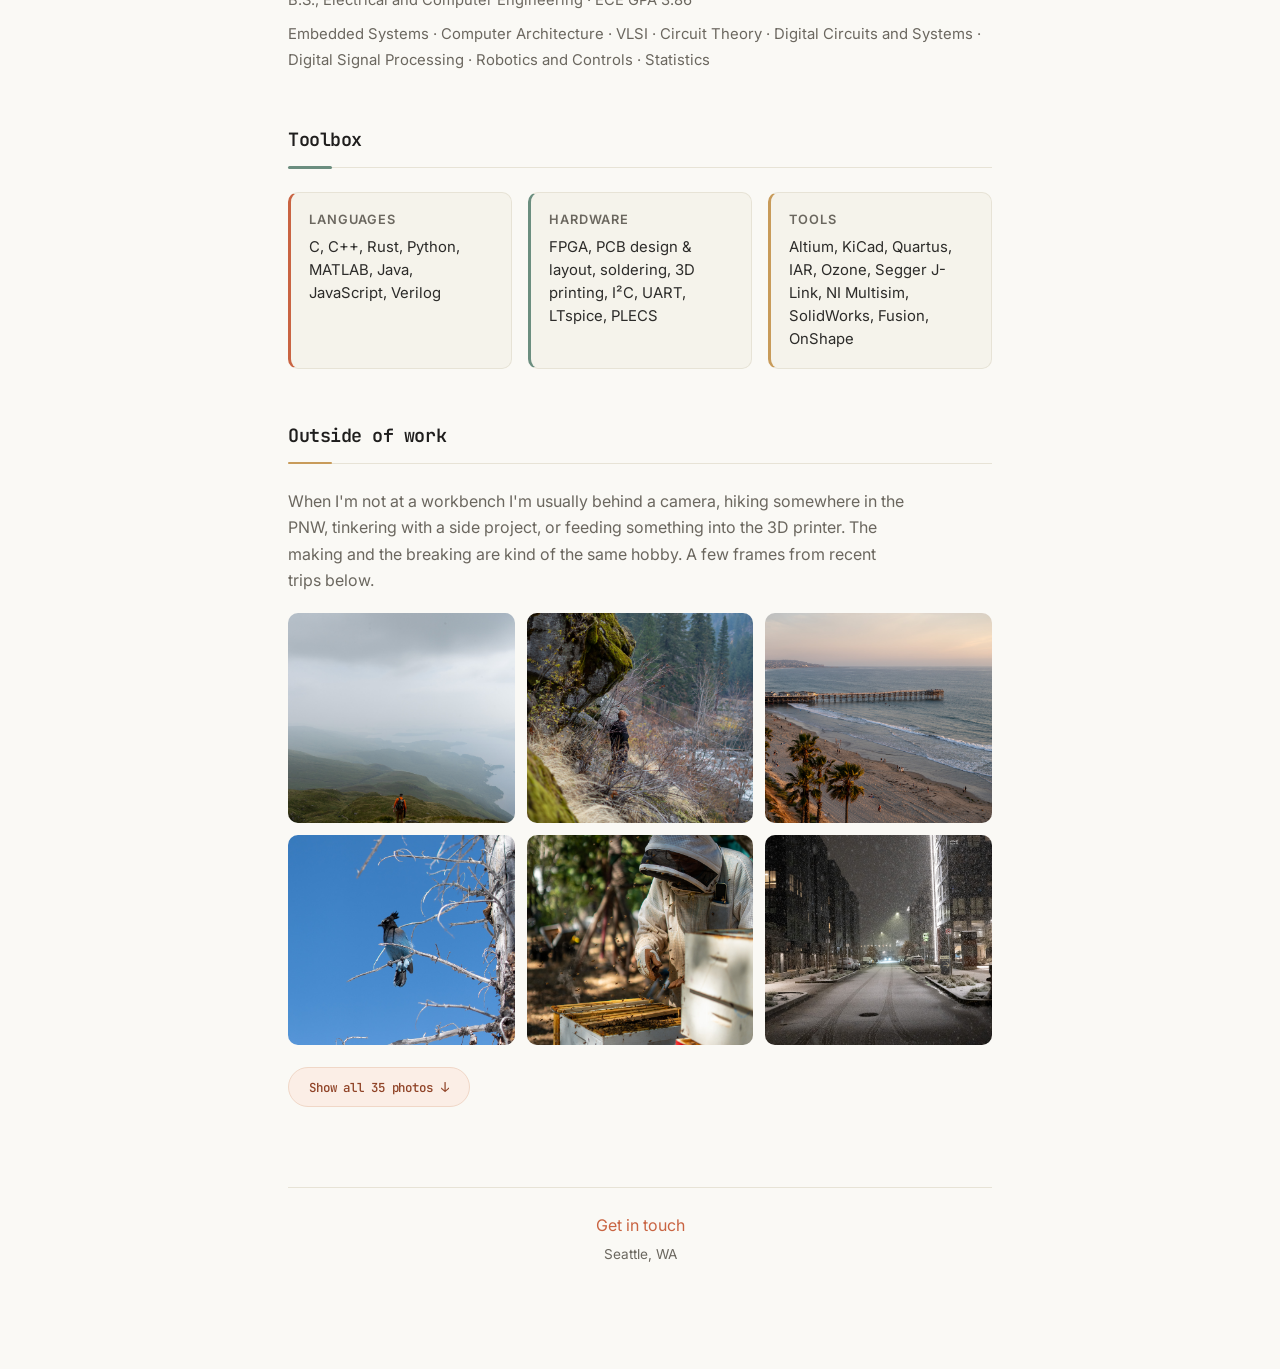
==== commit 3dc38f2f: "improved formatting and some images" ====
--- a/index.html
+++ b/index.html
@@ -11,7 +11,7 @@
     <link rel="preconnect" href="https://fonts.googleapis.com" />
     <link rel="preconnect" href="https://fonts.gstatic.com" crossorigin />
     <link
-      href="https://fonts.googleapis.com/css2?family=Fraunces:opsz,wght@9..144,400;9..144,500;9..144,600&family=Inter:wght@400;500;600&display=swap"
+      href="https://fonts.googleapis.com/css2?family=Inter:wght@400;500;600&family=JetBrains+Mono:wght@400;500;600;700&display=swap"
       rel="stylesheet"
     />
     <link rel="stylesheet" href="styles.css" />
@@ -25,7 +25,7 @@
         <li><a href="#research">Research</a></li>
         <li><a href="#experience">Experience</a></li>
         <li><a href="#projects">Projects</a></li>
-        <li><a href="#photography">Photography</a></li>
+        <li><a href="#outside">Outside</a></li>
       </ul>
     </nav>
 
@@ -49,7 +49,7 @@
           >
           <span aria-hidden="true">·</span>
           <!-- Add your LinkedIn URL below -->
-          <a href="#" target="_blank" rel="noopener">LinkedIn</a>
+          <a href="https://www.linkedin.com/in/christopher-pattullo/" target="_blank" rel="noopener">LinkedIn</a>
         </nav>
       </header>
 
@@ -85,14 +85,15 @@
           <p class="blurb">
             I joined Professor Martin Nisser's Programmable Matter Lab to work
             on WireBend-Kit, a machine that automatically bends wire into
-            arbitrary 3D shapes. My main contribution was building a
+            3D wireframes. My main contribution was building a
             closed-loop feedback system: I added electronic sensing to estimate
             the actual bend angle after each actuation, then fed that error
             back into the control loop to apply a correction pass. Along the
             way I consolidated firmware across multiple microcontrollers down
             to a single board and rewrote the Python GUI to be more intuitive
-            for iterative testing. It's been a satisfying introduction to
-            hardware-in-the-loop control systems.
+            for iterative testing. It's been a fascinating introduction to
+            hardware-in-the-loop control systems, and I am excited to continue 
+            exploring similar systems.
           </p>
         </article>
       </section>
@@ -117,7 +118,7 @@
             into structured spreadsheets, which saved a lot of tedious manual
             work. I also rewrote large sections of customer-facing
             documentation based on support ticket feedback; those revised
-            datasheets reduced follow-up clarification requests by about 21%.
+            datasheets reduced follow-up clarification requests by approximately 21%.
           </p>
         </article>
 
@@ -136,7 +137,7 @@
             interfaces — with LTspice simulation before committing to layout.
             The firmware side runs on embedded Rust using the Embassy async
             runtime. A notable mechanical contribution: I redesigned the
-            ball-feeding mechanism by lowering the hopper and repositioning
+            ball-feeding mechanism by changing to a bottom fed architecture and repositioning
             the turret so its center of gravity sat directly over the yaw
             axis, which meaningfully improved aiming stability.
           </p>
@@ -195,26 +196,56 @@
 
           <article class="card card--featured">
             <figure class="card-media card-media--featured">
-              <!-- replace div with: <img src="path/to/photo.jpg" alt="ARUW competition robot"> -->
-              <div class="img-placeholder">[ photo ]</div>
-            </figure>
-            <div class="card-body">
-              <h3><a href="projects/aruw-robot.html" class="card-link">ARUW Competition Robot Hardware</a></h3>
-              <p class="blurb">
-                The hardware I've built for the ARUW competition robot spans
-                power distribution boards, sensor breakouts, and custom motor
-                driver interfaces — all designed in Altium with LTspice
-                simulation before layout. The firmware runs on embedded Rust
-                using the Embassy framework. Getting a real-time async Rust
-                HAL working on our specific microcontroller required digging
-                into register-level peripheral documentation and writing
-                several drivers from scratch.
-              </p>
-              <div class="tags">
-                <span class="tag">Rust / Embassy</span>
+              <img
+                src="photos/2026CompletedSentry.PNG"
+                alt="ARUW sentry robot with redesigned bottom-fed turret"
+                loading="lazy"
+                decoding="async">
+            </figure>
+            <div class="card-body">
+              <h3><a href="projects/turret-overhaul.html" class="card-link">Bottom-Fed Turret Overhaul</a></h3>
+              <p class="blurb">
+                I rearchitected the ARUW competition robot's ball-feeding
+                system from a top-fed to a bottom-fed layout. The original
+                design stacked the hopper above the turret, which raised the
+                center of gravity and made the yaw axis oscillate during fast
+                moves. Moving the feed underneath let me sit the turret's
+                center of gravity directly over the yaw axis — aiming stability
+                jumped immediately. I also redesigned the minor turret,
+                dropping its weight 41% while expanding the range of motion.
+              </p>
+              <div class="tags">
+                <span class="tag">SolidWorks</span>
+                <span class="tag">Mechanical Design</span>
+                <span class="tag">DFM</span>
+                <span class="tag">RoboMasters</span>
+              </div>
+            </div>
+          </article>
+
+          <article class="card card--featured">
+            <figure class="card-media card-media--featured">
+              <!-- replace div with: <img src="photos/custom-controller.jpg" alt="Custom operator controller PCB"> -->
+              <div class="img-placeholder">[ photo ]</div>
+            </figure>
+            <div class="card-body">
+              <h3><a href="projects/custom-controller.html" class="card-link">Custom Robot Controller</a></h3>
+              <p class="blurb">
+                A purpose-built USB HID controller I designed for operating
+                the ARUW robot — a replacement for using a keyboard during
+                competition. Twenty keys on a 4×5 matrix, running on an
+                ATmega32U4 that enumerates directly as a keyboard on the
+                host PC. I designed the schematic and PCB in Altium, wrote
+                the matrix-scan firmware in C, and flashed the bare chip
+                using Arduino as ISP rather than going through a bootloader.
+                It's currently deployed and used for live robot control.
+              </p>
+              <div class="tags">
+                <span class="tag">ATmega32U4</span>
+                <span class="tag">C / Arduino</span>
                 <span class="tag">Altium</span>
+                <span class="tag">USB HID</span>
                 <span class="tag">PCB Design</span>
-                <span class="tag">LTspice</span>
               </div>
             </div>
           </article>
@@ -418,58 +449,66 @@
         </div>
       </section>
 
-      <!-- ───────── Photography ───────── -->
-      <section class="section" id="photography">
-        <h2>Photography</h2>
-        <p class="section-lead">
-          I shoot mostly landscapes and nature — the PNW gives you a lot to
-          work with.
-        </p>
-        <div class="photo-grid">
-
-          <figure class="photo-slot">
-            <!-- replace div with: <img src="path/to/photo.jpg" alt="..."> -->
-            <div class="img-placeholder">[ photo ]</div>
-            <figcaption></figcaption>
-          </figure>
-
-          <figure class="photo-slot">
-            <div class="img-placeholder">[ photo ]</div>
-            <figcaption></figcaption>
-          </figure>
-
-          <figure class="photo-slot">
-            <div class="img-placeholder">[ photo ]</div>
-            <figcaption></figcaption>
-          </figure>
-
-          <figure class="photo-slot">
-            <div class="img-placeholder">[ photo ]</div>
-            <figcaption></figcaption>
-          </figure>
-
-          <figure class="photo-slot">
-            <div class="img-placeholder">[ photo ]</div>
-            <figcaption></figcaption>
-          </figure>
-
-          <figure class="photo-slot">
-            <div class="img-placeholder">[ photo ]</div>
-            <figcaption></figcaption>
-          </figure>
-
-        </div>
-      </section>
-
-      <!-- ───────── Outside ───────── -->
+      <!-- ───────── Outside of work ───────── -->
       <section class="section" id="outside">
         <h2>Outside of work</h2>
-        <p>
+        <p class="section-lead">
           When I'm not at a workbench I'm usually behind a camera, hiking
           somewhere in the PNW, tinkering with a side project, or feeding
           something into the 3D printer. The making and the breaking are kind
-          of the same hobby.
+          of the same hobby. A few frames from recent trips below.
         </p>
+        <div class="photo-grid" id="photoGrid">
+
+          <!-- 6 featured previews -->
+          <figure class="photo-slot"><img src="photos/_DSC3025.jpg" alt="Photograph" loading="lazy" decoding="async"></figure>
+          <figure class="photo-slot"><img src="photos/_DSC0544.jpg" alt="Photograph" loading="lazy" decoding="async"></figure>
+          <figure class="photo-slot"><img src="photos/_DSC5443.jpg" alt="Photograph" loading="lazy" decoding="async"></figure>
+          <figure class="photo-slot"><img src="photos/_DSC1538.jpg" alt="Photograph" loading="lazy" decoding="async"></figure>
+          <figure class="photo-slot"><img src="photos/_DSC3371.jpg" alt="Photograph" loading="lazy" decoding="async"></figure>
+          <figure class="photo-slot"><img src="photos/_DSC1311.jpg" alt="Photograph" loading="lazy" decoding="async"></figure>
+
+          <!-- 29 remaining — hidden until "Show all" is clicked -->
+          <figure class="photo-slot photo-extra"><img src="photos/_DSC5460.jpg" alt="Photograph" loading="lazy" decoding="async"></figure>
+          <figure class="photo-slot photo-extra"><img src="photos/_DSC5446.jpg" alt="Photograph" loading="lazy" decoding="async"></figure>
+          <figure class="photo-slot photo-extra"><img src="photos/_DSC5445.jpg" alt="Photograph" loading="lazy" decoding="async"></figure>
+          <figure class="photo-slot photo-extra"><img src="photos/_DSC5444.jpg" alt="Photograph" loading="lazy" decoding="async"></figure>
+          <figure class="photo-slot photo-extra"><img src="photos/_DSC4633.jpg" alt="Photograph" loading="lazy" decoding="async"></figure>
+          <figure class="photo-slot photo-extra"><img src="photos/_DSC4582.jpg" alt="Photograph" loading="lazy" decoding="async"></figure>
+          <figure class="photo-slot photo-extra"><img src="photos/_DSC3784.jpg" alt="Photograph" loading="lazy" decoding="async"></figure>
+          <figure class="photo-slot photo-extra"><img src="photos/_DSC3417.jpg" alt="Photograph" loading="lazy" decoding="async"></figure>
+          <figure class="photo-slot photo-extra"><img src="photos/_DSC3388.jpg" alt="Photograph" loading="lazy" decoding="async"></figure>
+          <figure class="photo-slot photo-extra"><img src="photos/_DSC3018.jpg" alt="Photograph" loading="lazy" decoding="async"></figure>
+          <figure class="photo-slot photo-extra"><img src="photos/_DSC3017.jpg" alt="Photograph" loading="lazy" decoding="async"></figure>
+          <figure class="photo-slot photo-extra"><img src="photos/_DSC3015.jpg" alt="Photograph" loading="lazy" decoding="async"></figure>
+          <figure class="photo-slot photo-extra"><img src="photos/_DSC2886.jpg" alt="Photograph" loading="lazy" decoding="async"></figure>
+          <figure class="photo-slot photo-extra"><img src="photos/_DSC2607.jpg" alt="Photograph" loading="lazy" decoding="async"></figure>
+          <figure class="photo-slot photo-extra"><img src="photos/_DSC2578.jpg" alt="Photograph" loading="lazy" decoding="async"></figure>
+          <figure class="photo-slot photo-extra"><img src="photos/_DSC2345.jpg" alt="Photograph" loading="lazy" decoding="async"></figure>
+          <figure class="photo-slot photo-extra"><img src="photos/_DSC2043.jpg" alt="Photograph" loading="lazy" decoding="async"></figure>
+          <figure class="photo-slot photo-extra"><img src="photos/_DSC1678.jpg" alt="Photograph" loading="lazy" decoding="async"></figure>
+          <figure class="photo-slot photo-extra"><img src="photos/_DSC1607.jpg" alt="Photograph" loading="lazy" decoding="async"></figure>
+          <figure class="photo-slot photo-extra"><img src="photos/_DSC1604.jpg" alt="Photograph" loading="lazy" decoding="async"></figure>
+          <figure class="photo-slot photo-extra"><img src="photos/_DSC1603.jpg" alt="Photograph" loading="lazy" decoding="async"></figure>
+          <figure class="photo-slot photo-extra"><img src="photos/_DSC1602.jpg" alt="Photograph" loading="lazy" decoding="async"></figure>
+          <figure class="photo-slot photo-extra"><img src="photos/_DSC1031.jpg" alt="Photograph" loading="lazy" decoding="async"></figure>
+          <figure class="photo-slot photo-extra"><img src="photos/_DSC1030.jpg" alt="Photograph" loading="lazy" decoding="async"></figure>
+          <figure class="photo-slot photo-extra"><img src="photos/_DSC0989.jpg" alt="Photograph" loading="lazy" decoding="async"></figure>
+          <figure class="photo-slot photo-extra"><img src="photos/_DSC0724.jpg" alt="Photograph" loading="lazy" decoding="async"></figure>
+          <figure class="photo-slot photo-extra"><img src="photos/_DSC0670.jpg" alt="Photograph" loading="lazy" decoding="async"></figure>
+          <figure class="photo-slot photo-extra"><img src="photos/_DSC0564.jpg" alt="Photograph" loading="lazy" decoding="async"></figure>
+          <figure class="photo-slot photo-extra"><img src="photos/_DSC0551.jpg" alt="Photograph" loading="lazy" decoding="async"></figure>
+
+        </div>
+
+        <button
+          type="button"
+          class="gallery-toggle"
+          id="galleryToggle"
+          aria-expanded="false"
+          aria-controls="photoGrid">
+          Show all 35 photos
+        </button>
       </section>
 
       <!-- ───────── Footer ───────── -->
@@ -481,5 +520,24 @@
       </footer>
 
     </main>
+
+    <script>
+      // Gallery expand/collapse
+      (function () {
+        const btn = document.getElementById('galleryToggle');
+        const grid = document.getElementById('photoGrid');
+        if (!btn || !grid) return;
+
+        const totalCount = grid.querySelectorAll('.photo-slot').length;
+
+        btn.addEventListener('click', function () {
+          const expanded = grid.classList.toggle('expanded');
+          btn.setAttribute('aria-expanded', expanded ? 'true' : 'false');
+          btn.textContent = expanded
+            ? 'Show fewer photos'
+            : 'Show all ' + totalCount + ' photos';
+        });
+      })();
+    </script>
   </body>
 </html>
--- a/styles.css
+++ b/styles.css
@@ -90,18 +90,34 @@
   margin: 0;
 }
 
-/* Real images inside any figure fill the slot cleanly */
-figure img {
+/* Real images and videos inside any figure fill the slot cleanly */
+figure img,
+figure video {
   display: block;
   width: 100%;
   height: 100%;
   object-fit: cover;
+  background: var(--surface);
 }
 
 /* Ensure card media slots have a definite height so object-fit works */
-.card-media img          { min-height: 160px; max-height: 260px; }
-.card-media--featured img { min-height: 240px; height: 100%; }
-.photo-slot img          { min-height: 210px; aspect-ratio: 4 / 3; }
+.card-media img,
+.card-media video            { min-height: 160px; max-height: 260px; }
+
+.card-media--featured img,
+.card-media--featured video  { min-height: 240px; height: 100%; }
+
+.photo-slot img,
+.photo-slot video            { min-height: 210px; aspect-ratio: 4 / 3; }
+
+/* Embedded iframes (YouTube, Vimeo) — 16:9 responsive */
+figure iframe {
+  display: block;
+  width: 100%;
+  aspect-ratio: 16 / 9;
+  border: 0;
+  background: #000;
+}
 
 /* ============================================================
    Links
@@ -183,11 +199,11 @@
 }
 
 .hero h1 {
-  font-family: "Fraunces", Georgia, "Times New Roman", serif;
-  font-weight: 500;
-  font-size: clamp(2.4rem, 5vw, 3.2rem);
-  letter-spacing: -0.015em;
-  line-height: 1.05;
+  font-family: "JetBrains Mono", ui-monospace, "SF Mono", Menlo, monospace;
+  font-weight: 600;
+  font-size: clamp(2rem, 4.4vw, 2.75rem);
+  letter-spacing: -0.045em;
+  line-height: 1.1;
   margin: 0 0 18px;
   /* subtle warm gradient — copper to plum */
   background: linear-gradient(
@@ -238,10 +254,10 @@
 
 .section h2 {
   position: relative;
-  font-family: "Fraunces", Georgia, serif;
-  font-weight: 500;
-  font-size: 1.4rem;
-  letter-spacing: -0.01em;
+  font-family: "JetBrains Mono", ui-monospace, "SF Mono", Menlo, monospace;
+  font-weight: 600;
+  font-size: 1.15rem;
+  letter-spacing: -0.025em;
   margin: 0 0 24px;
   padding-bottom: 12px;
   border-bottom: 1px solid var(--border);
@@ -268,9 +284,8 @@
 #research h2::after,
 #skills h2::after       { background: var(--sage); }
 #projects h2::after,
-#photography h2::after  { background: var(--gold); }
-#education h2::after,
-#outside h2::after      { background: var(--plum); }
+#outside h2::after      { background: var(--gold); }
+#education h2::after    { background: var(--plum); }
 
 .section-lead {
   margin: 0 0 20px;
@@ -333,9 +348,8 @@
 #research .when,
 #skills .when        { background: var(--sage-tint); color: var(--sage-ink); border-color: var(--sage-edge); }
 #projects .when,
-#photography .when   { background: var(--gold-tint); color: var(--gold-ink); border-color: var(--gold-edge); }
-#education .when,
-#outside .when       { background: var(--plum-tint); color: var(--plum-ink); border-color: var(--plum-edge); }
+#outside .when       { background: var(--gold-tint); color: var(--gold-ink); border-color: var(--gold-edge); }
+#education .when     { background: var(--plum-tint); color: var(--plum-ink); border-color: var(--plum-edge); }
 
 .blurb {
   margin: 0;
@@ -573,6 +587,64 @@
   overflow: hidden;
 }
 
+/* Hidden overflow photos — revealed by the "Show all" button */
+.photo-grid .photo-extra {
+  display: none;
+}
+
+.photo-grid.expanded .photo-extra {
+  display: block;
+  animation: fade-in 260ms ease both;
+}
+
+@keyframes fade-in {
+  from { opacity: 0; transform: translateY(4px); }
+  to   { opacity: 1; transform: translateY(0); }
+}
+
+/* Gallery toggle button */
+.gallery-toggle {
+  display: inline-flex;
+  align-items: center;
+  gap: 8px;
+  margin: 22px 0 0;
+  padding: 10px 20px;
+  font-family: "JetBrains Mono", ui-monospace, "SF Mono", Menlo, monospace;
+  font-size: 0.78rem;
+  font-weight: 500;
+  letter-spacing: -0.01em;
+  color: var(--accent-ink);
+  background: var(--accent-tint);
+  border: 1px solid var(--accent-edge);
+  border-radius: 999px;
+  cursor: pointer;
+  transition: background 180ms ease, color 180ms ease,
+              border-color 180ms ease, transform 180ms ease;
+}
+
+.gallery-toggle::after {
+  content: "↓";
+  display: inline-block;
+  font-size: 0.85rem;
+  transition: transform 220ms ease;
+}
+
+.gallery-toggle[aria-expanded="true"]::after {
+  transform: rotate(180deg);
+}
+
+.gallery-toggle:hover {
+  background: var(--accent);
+  color: #fff;
+  border-color: var(--accent);
+  transform: translateY(-1px);
+}
+
+.gallery-toggle:focus-visible {
+  outline: 2px solid var(--accent);
+  outline-offset: 3px;
+}
+
 .photo-slot .img-placeholder {
   min-height: 210px;
   border-radius: 0;
@@ -719,6 +791,23 @@
   border-radius: 0;
 }
 
+.media-slot img,
+.media-slot video {
+  min-height: 220px;
+  max-height: 320px;
+}
+
+/* Let a single media item span 2 columns — useful for wide/landscape content
+   like the match footage at the end of the ARUW media grid */
+.media-slot--wide {
+  grid-column: span 2;
+}
+
+.media-slot--wide video,
+.media-slot--wide img {
+  max-height: 420px;
+}
+
 .media-slot figcaption {
   padding: 6px 4px 0;
   font-size: 0.82rem;
@@ -755,6 +844,10 @@
   .media-grid.media-grid--3 {
     grid-template-columns: 1fr;
   }
+
+  .media-slot--wide {
+    grid-column: auto;
+  }
 }
 
 /* ============================================================
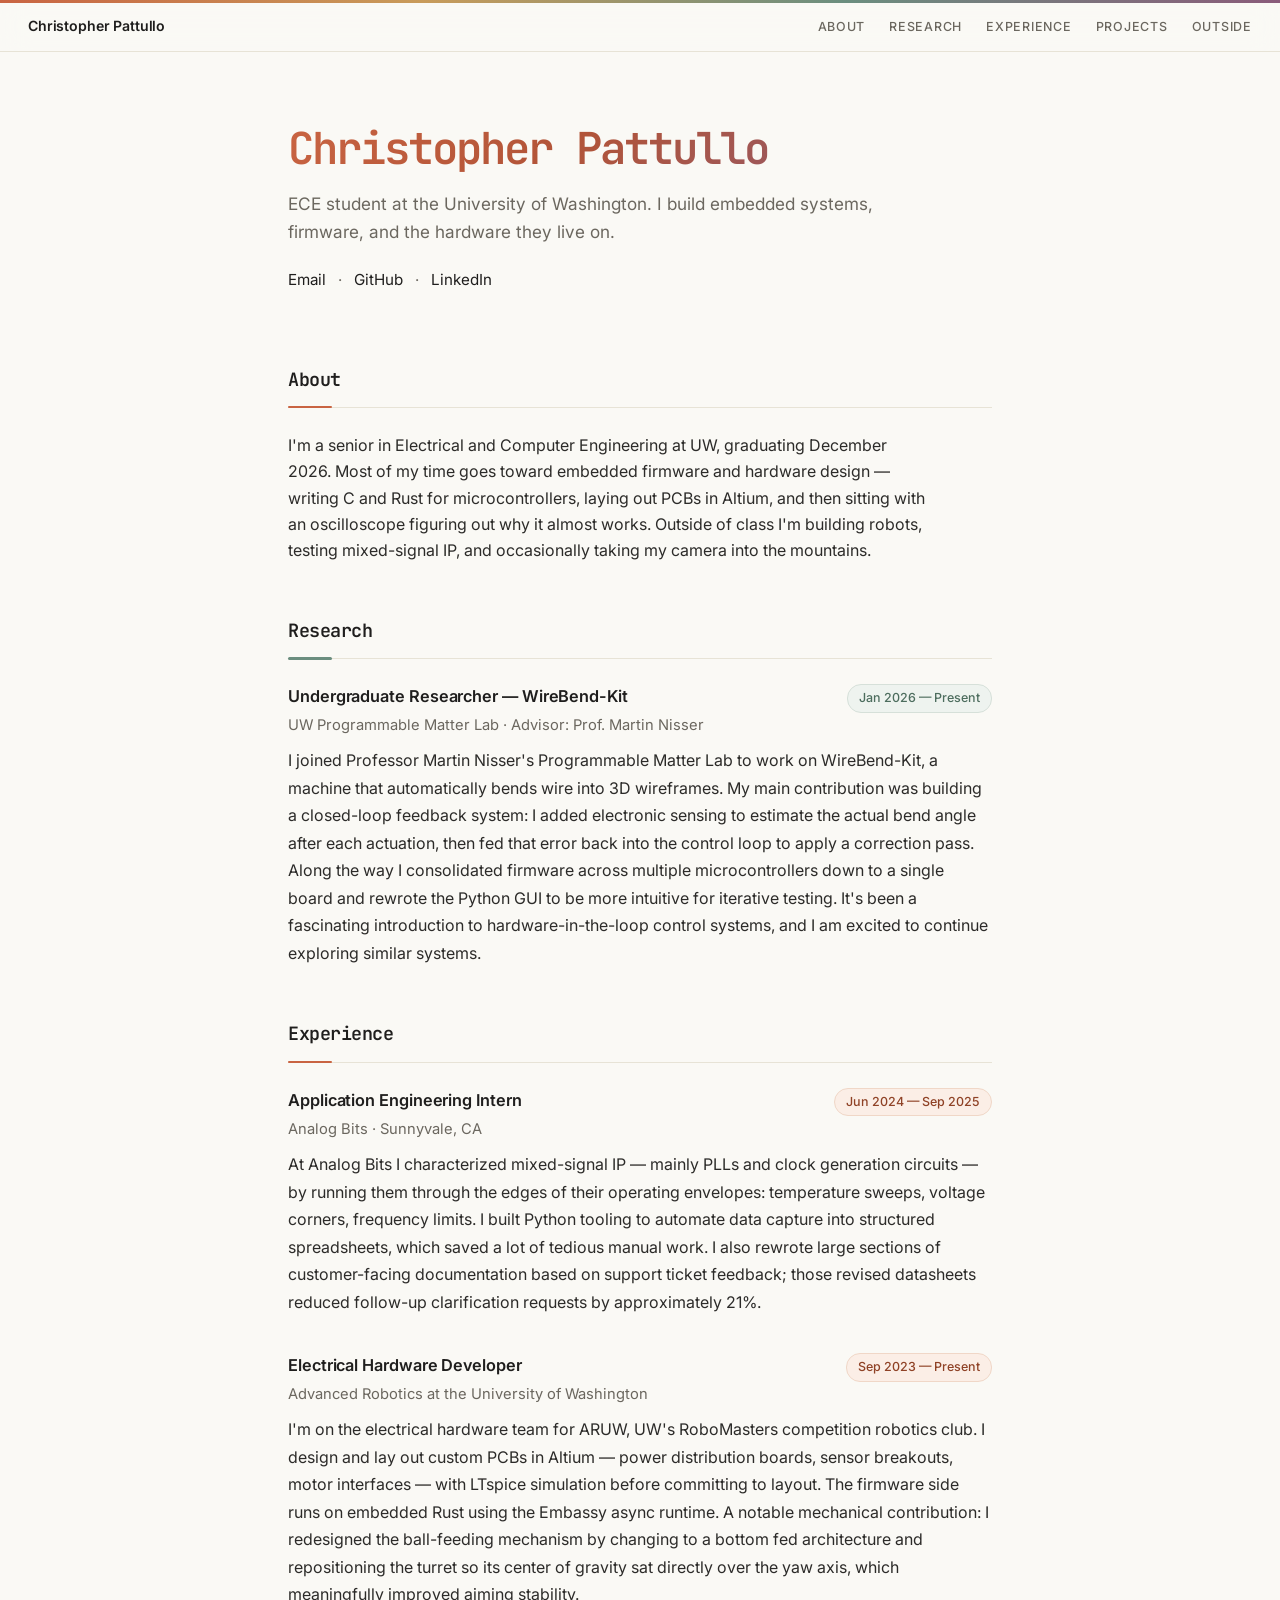
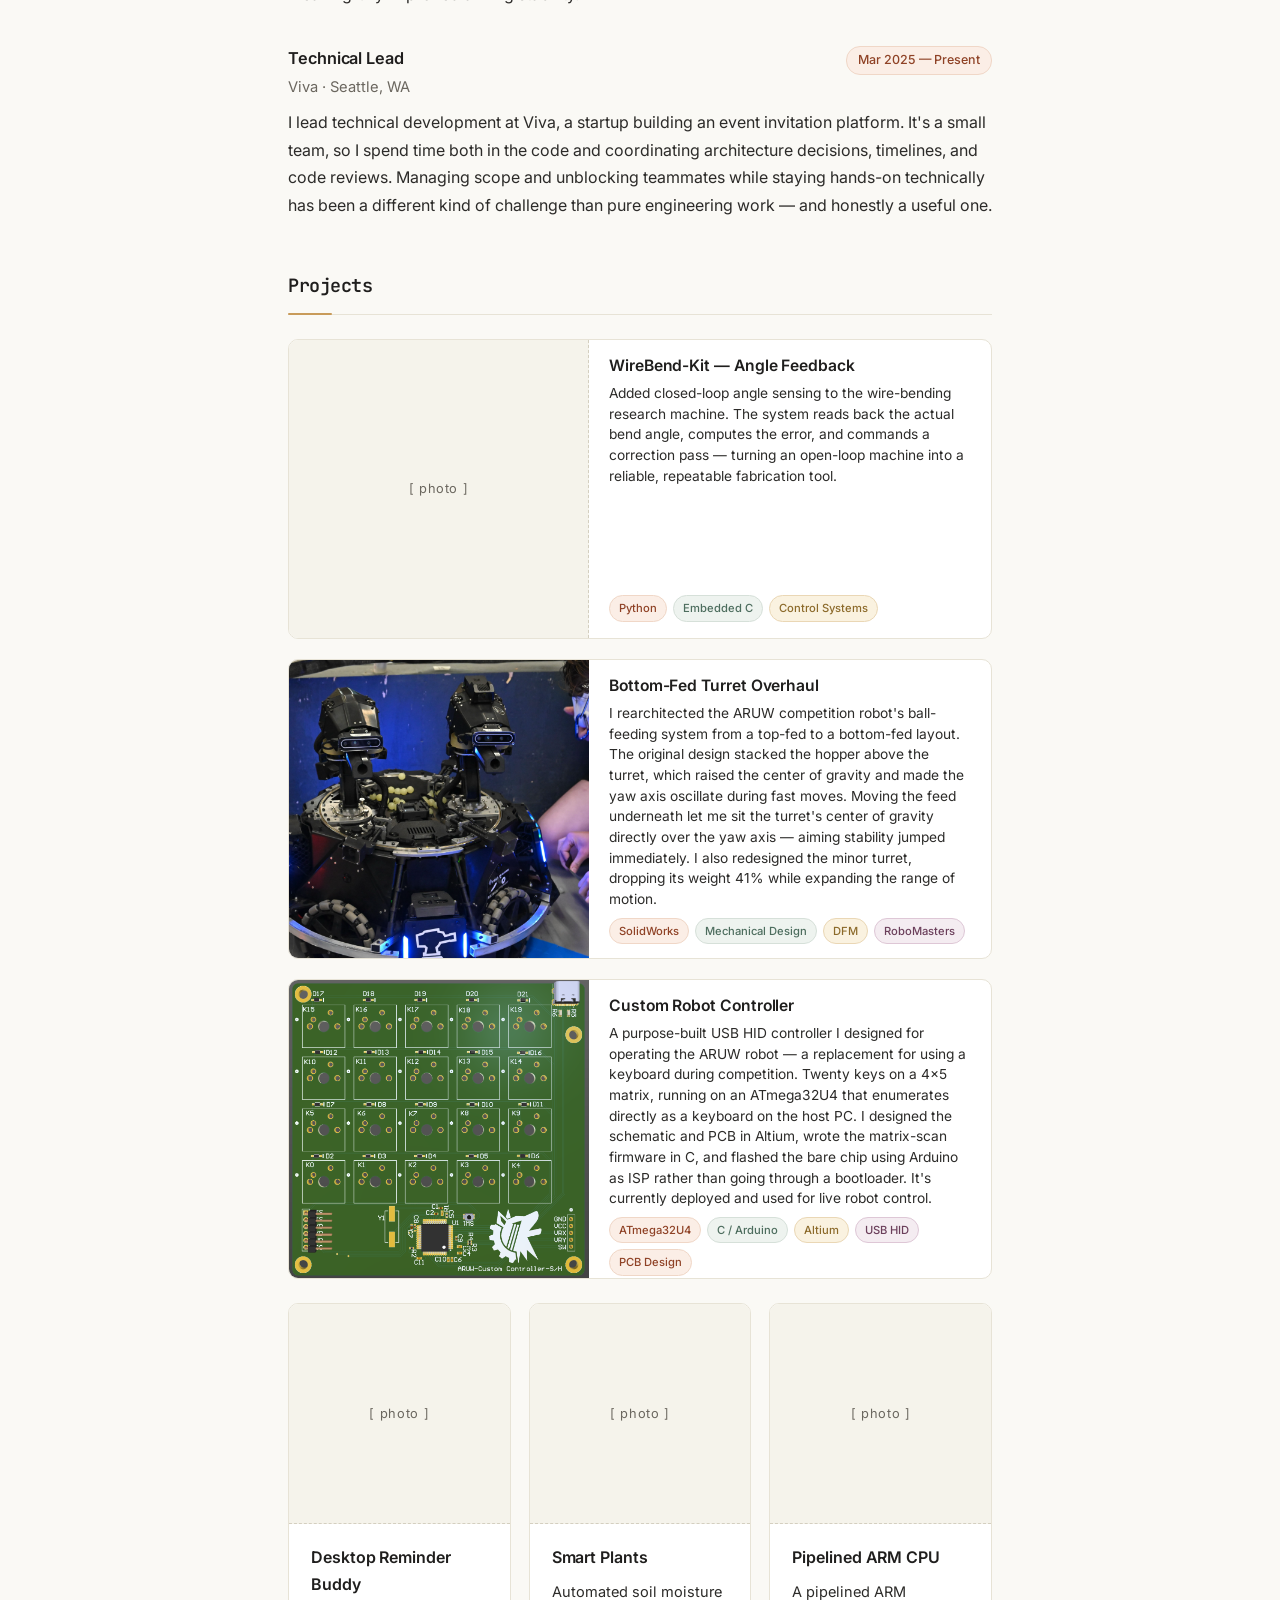
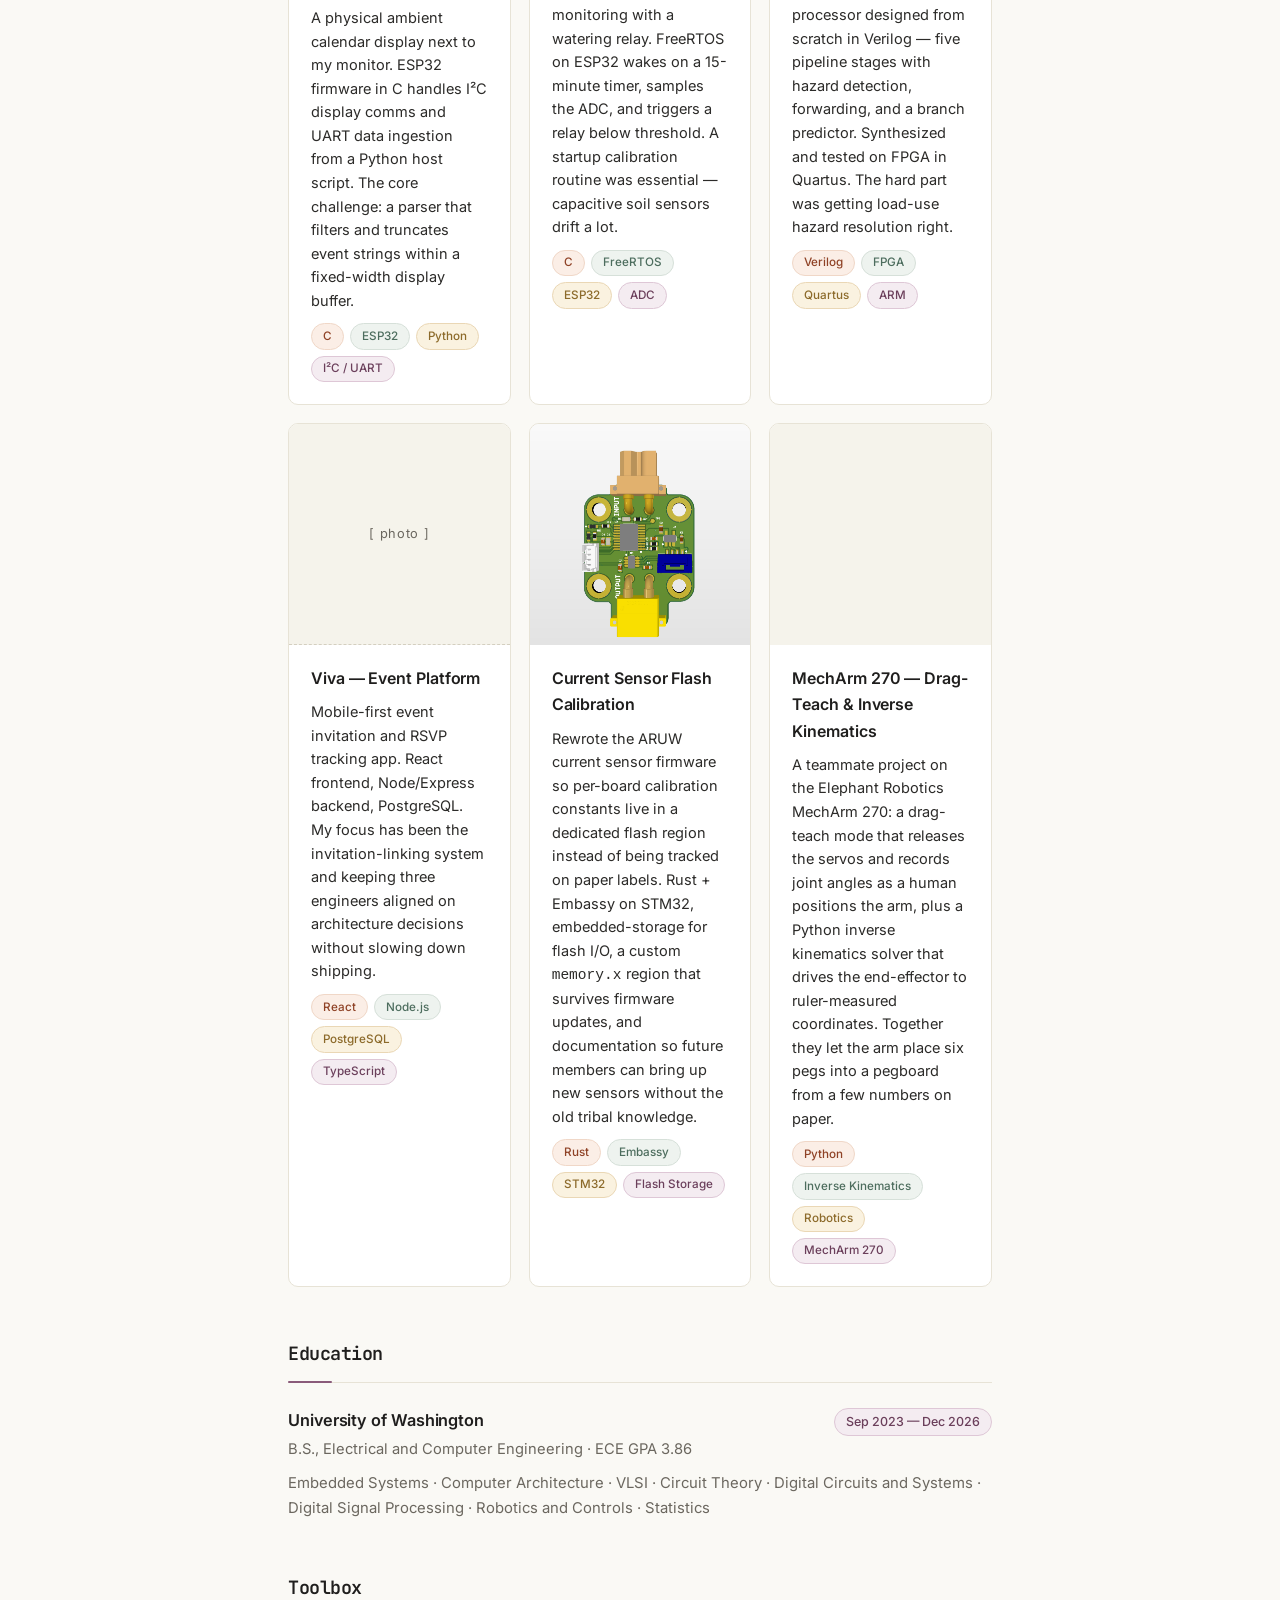
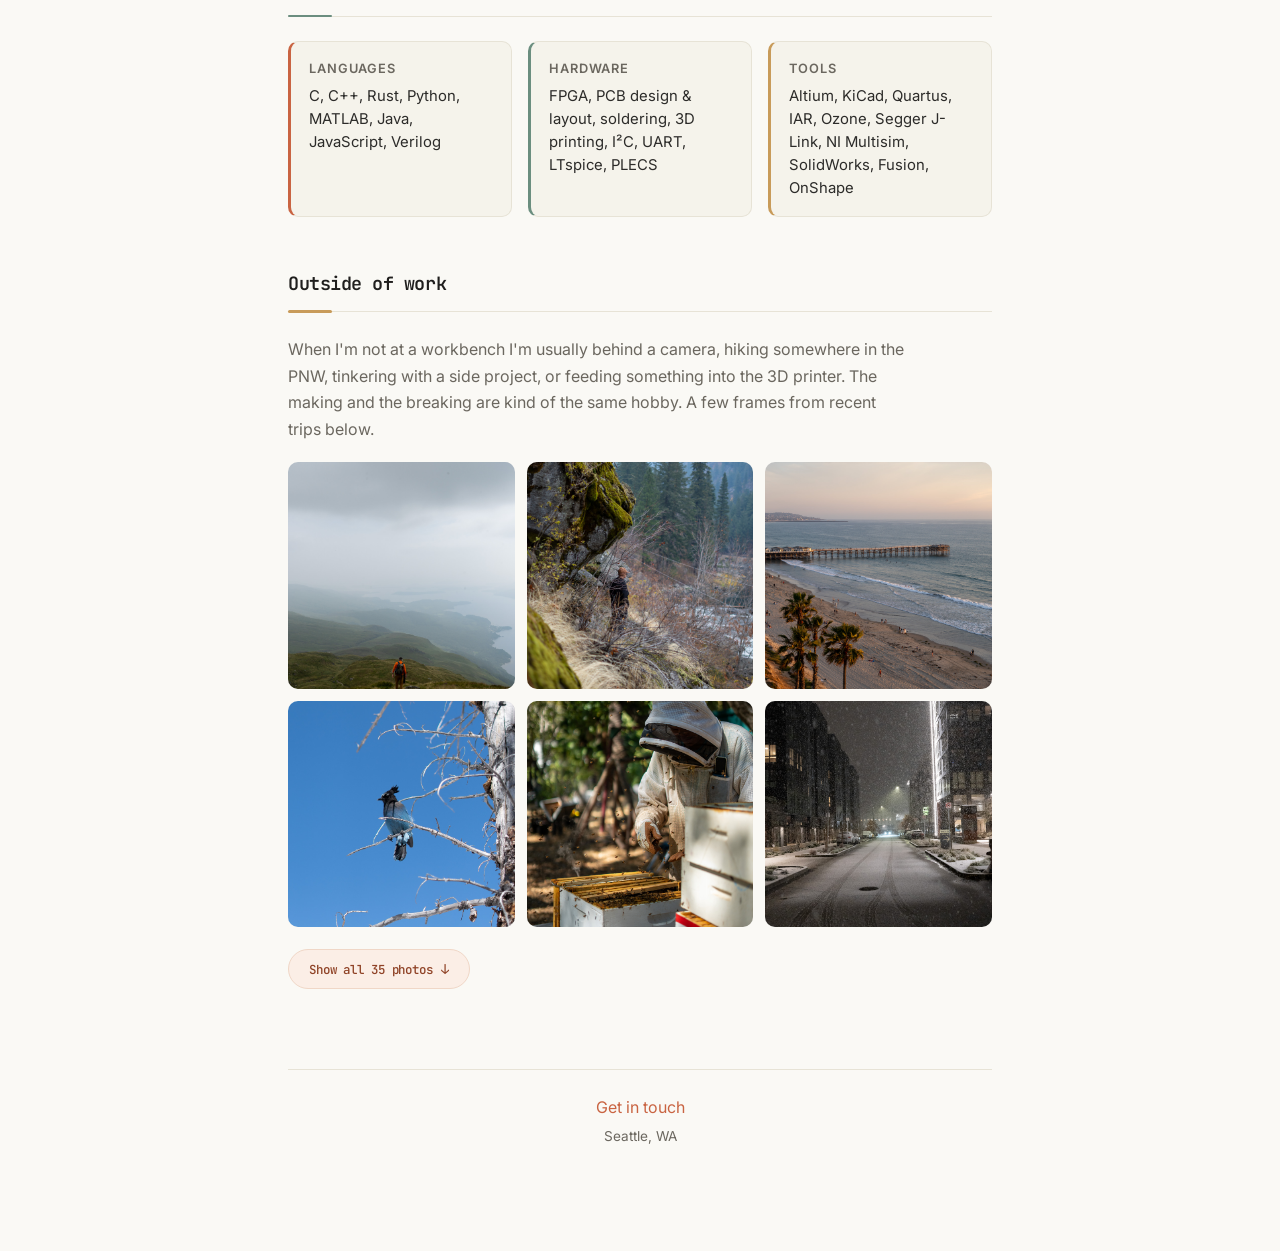
==== commit 646e42f1: "added more pictures and clarified projects" ====
--- a/index.html
+++ b/index.html
@@ -162,7 +162,15 @@
         </article>
       </section>
 
-      <!-- ───────── Projects ───────── -->
+      <!-- ───────── Projects ─────────
+           HOW TO ADD AN IMAGE TO A PROJECT CARD:
+             1. Drop the image into the /photos folder.
+             2. Find the project's <figure class="card-media"> below.
+             3. Replace the <div class="img-placeholder">[ photo ]</div>
+                with: <img src="photos/YOUR_FILE.jpg" alt="short description">
+             Images are auto-cropped to a centered square — any aspect
+             ratio works, the middle of the photo will be shown.
+      -->
       <section class="section" id="projects">
         <h2>Projects</h2>
 
@@ -171,25 +179,21 @@
 
           <article class="card card--featured">
             <figure class="card-media card-media--featured">
-              <!-- replace div with: <img src="path/to/photo.jpg" alt="FPGA board running pipelined ARM CPU"> -->
+              <!-- replace div with: <img src="photos/wirebend.jpg" alt="WireBend-Kit machine close-up"> -->
               <div class="img-placeholder">[ photo ]</div>
             </figure>
             <div class="card-body">
-              <h3><a href="projects/arm-cpu.html" class="card-link">Pipelined ARM CPU</a></h3>
-              <p class="blurb">
-                I designed a pipelined ARM processor in Verilog from scratch —
-                five pipeline stages, hazard detection and forwarding logic,
-                and a branch predictor. The trickiest part was getting hazard
-                resolution right across load-use dependencies. I synthesized
-                and tested it on an FPGA using Quartus, and spent a lot of
-                time in simulation traces figuring out exactly which edge
-                cases the forwarding network was missing.
-              </p>
-              <div class="tags">
-                <span class="tag">Verilog</span>
-                <span class="tag">FPGA</span>
-                <span class="tag">Quartus</span>
-                <span class="tag">ARM</span>
+              <h3><a href="projects/wirebend-kit.html" class="card-link">WireBend-Kit — Angle Feedback</a></h3>
+              <p class="blurb">
+                Added closed-loop angle sensing to the wire-bending research
+                machine. The system reads back the actual bend angle, computes
+                the error, and commands a correction pass — turning an
+                open-loop machine into a reliable, repeatable fabrication tool.
+              </p>
+              <div class="tags">
+                <span class="tag">Python</span>
+                <span class="tag">Embedded C</span>
+                <span class="tag">Control Systems</span>
               </div>
             </div>
           </article>
@@ -225,8 +229,11 @@
 
           <article class="card card--featured">
             <figure class="card-media card-media--featured">
-              <!-- replace div with: <img src="photos/custom-controller.jpg" alt="Custom operator controller PCB"> -->
-              <div class="img-placeholder">[ photo ]</div>
+              <img
+                src="photos/ARUWCustomControllerPCB.png"
+                alt="Custom ARUW operator controller PCB"
+                loading="lazy"
+                decoding="async">
             </figure>
             <div class="card-body">
               <h3><a href="projects/custom-controller.html" class="card-link">Custom Robot Controller</a></h3>
@@ -302,21 +309,22 @@
 
           <article class="card card--standard">
             <figure class="card-media">
-              <!-- replace div with: <img src="path/to/photo.jpg" alt="WireBend-Kit machine close-up"> -->
+              <!-- replace div with: <img src="path/to/photo.jpg" alt="FPGA board running pipelined ARM CPU"> -->
               <div class="img-placeholder">[ photo ]</div>
             </figure>
             <div class="card-body">
-              <h3><a href="projects/wirebend-kit.html" class="card-link">WireBend-Kit — Angle Feedback</a></h3>
-              <p class="blurb">
-                Added closed-loop angle sensing to the wire-bending research
-                machine. The system reads back the actual bend angle, computes
-                the error, and commands a correction pass — turning an
-                open-loop machine into a reliable, repeatable fabrication tool.
-              </p>
-              <div class="tags">
-                <span class="tag">Python</span>
-                <span class="tag">Embedded C</span>
-                <span class="tag">Control Systems</span>
+              <h3><a href="projects/arm-cpu.html" class="card-link">Pipelined ARM CPU</a></h3>
+              <p class="blurb">
+                A pipelined ARM processor designed from scratch in Verilog —
+                five pipeline stages with hazard detection, forwarding, and a
+                branch predictor. Synthesized and tested on FPGA in Quartus.
+                The hard part was getting load-use hazard resolution right.
+              </p>
+              <div class="tags">
+                <span class="tag">Verilog</span>
+                <span class="tag">FPGA</span>
+                <span class="tag">Quartus</span>
+                <span class="tag">ARM</span>
               </div>
             </div>
           </article>
@@ -346,57 +354,60 @@
 
           <article class="card card--standard">
             <figure class="card-media">
-              <!-- replace div with: <img src="path/to/photo.jpg" alt="Custom PCB layout in Altium"> -->
-              <div class="img-placeholder">[ photo ]</div>
-            </figure>
-            <div class="card-body">
-              <h3><a href="projects/power-signal-boards.html" class="card-link">Power &amp; Signal Board Design</a></h3>
-              <p class="blurb">
-                Several production-intent PCBs for competition robotics —
-                power distribution handling peak motor currents with careful
-                ground plane separation, and an IMU breakout with
-                impedance-controlled layout. Each board taught me something
-                new about the gap between simulation and bench reality.
-              </p>
-              <div class="tags">
-                <span class="tag">Altium</span>
-                <span class="tag">LTspice</span>
-                <span class="tag">PLECS</span>
-              </div>
-            </div>
-          </article>
-
-          <!-- Placeholder cards — fill in as you go -->
-          <article class="card card--standard card--placeholder">
+              <img
+                src="photos/CurrentSensorPCB.png"
+                alt="ARUW current sensor board"
+                loading="lazy"
+                decoding="async">
+            </figure>
+            <div class="card-body">
+              <h3><a href="projects/current-sensor-calibration.html" class="card-link">Current Sensor Flash Calibration</a></h3>
+              <p class="blurb">
+                Rewrote the ARUW current sensor firmware so per-board
+                calibration constants live in a dedicated flash region
+                instead of being tracked on paper labels. Rust + Embassy
+                on STM32, embedded-storage for flash I/O, a custom
+                <code>memory.x</code> region that survives firmware
+                updates, and documentation so future members can bring up
+                new sensors without the old tribal knowledge.
+              </p>
+              <div class="tags">
+                <span class="tag">Rust</span>
+                <span class="tag">Embassy</span>
+                <span class="tag">STM32</span>
+                <span class="tag">Flash Storage</span>
+              </div>
+            </div>
+          </article>
+
+          <article class="card card--standard">
             <figure class="card-media">
-              <div class="img-placeholder">[ photo ]</div>
-            </figure>
-            <div class="card-body">
-              <h3 class="muted">Coming soon</h3>
-              <p class="blurb muted">Project coming soon.</p>
-              <div class="tags"></div>
-            </div>
-          </article>
-
-          <article class="card card--standard card--placeholder">
-            <figure class="card-media">
-              <div class="img-placeholder">[ photo ]</div>
-            </figure>
-            <div class="card-body">
-              <h3 class="muted">Coming soon</h3>
-              <p class="blurb muted">Project coming soon.</p>
-              <div class="tags"></div>
-            </div>
-          </article>
-
-          <article class="card card--standard card--placeholder">
-            <figure class="card-media">
-              <div class="img-placeholder">[ photo ]</div>
-            </figure>
-            <div class="card-body">
-              <h3 class="muted">Coming soon</h3>
-              <p class="blurb muted">Project coming soon.</p>
-              <div class="tags"></div>
+              <video
+                src="videos/Mecharm270_PegBoard_Control.mov"
+                autoplay
+                muted
+                loop
+                playsinline
+                preload="metadata"
+                aria-label="MechArm 270 placing pegs into a pegboard">
+              </video>
+            </figure>
+            <div class="card-body">
+              <h3><a href="projects/mecharm-pegboard.html" class="card-link">MechArm 270 — Drag-Teach &amp; Inverse Kinematics</a></h3>
+              <p class="blurb">
+                A teammate project on the Elephant Robotics MechArm 270: a
+                drag-teach mode that releases the servos and records joint
+                angles as a human positions the arm, plus a Python inverse
+                kinematics solver that drives the end-effector to
+                ruler-measured coordinates. Together they let the arm place
+                six pegs into a pegboard from a few numbers on paper.
+              </p>
+              <div class="tags">
+                <span class="tag">Python</span>
+                <span class="tag">Inverse Kinematics</span>
+                <span class="tag">Robotics</span>
+                <span class="tag">MechArm 270</span>
+              </div>
             </div>
           </article>
 
@@ -458,48 +469,12 @@
           something into the 3D printer. The making and the breaking are kind
           of the same hobby. A few frames from recent trips below.
         </p>
-        <div class="photo-grid" id="photoGrid">
-
-          <!-- 6 featured previews -->
-          <figure class="photo-slot"><img src="photos/_DSC3025.jpg" alt="Photograph" loading="lazy" decoding="async"></figure>
-          <figure class="photo-slot"><img src="photos/_DSC0544.jpg" alt="Photograph" loading="lazy" decoding="async"></figure>
-          <figure class="photo-slot"><img src="photos/_DSC5443.jpg" alt="Photograph" loading="lazy" decoding="async"></figure>
-          <figure class="photo-slot"><img src="photos/_DSC1538.jpg" alt="Photograph" loading="lazy" decoding="async"></figure>
-          <figure class="photo-slot"><img src="photos/_DSC3371.jpg" alt="Photograph" loading="lazy" decoding="async"></figure>
-          <figure class="photo-slot"><img src="photos/_DSC1311.jpg" alt="Photograph" loading="lazy" decoding="async"></figure>
-
-          <!-- 29 remaining — hidden until "Show all" is clicked -->
-          <figure class="photo-slot photo-extra"><img src="photos/_DSC5460.jpg" alt="Photograph" loading="lazy" decoding="async"></figure>
-          <figure class="photo-slot photo-extra"><img src="photos/_DSC5446.jpg" alt="Photograph" loading="lazy" decoding="async"></figure>
-          <figure class="photo-slot photo-extra"><img src="photos/_DSC5445.jpg" alt="Photograph" loading="lazy" decoding="async"></figure>
-          <figure class="photo-slot photo-extra"><img src="photos/_DSC5444.jpg" alt="Photograph" loading="lazy" decoding="async"></figure>
-          <figure class="photo-slot photo-extra"><img src="photos/_DSC4633.jpg" alt="Photograph" loading="lazy" decoding="async"></figure>
-          <figure class="photo-slot photo-extra"><img src="photos/_DSC4582.jpg" alt="Photograph" loading="lazy" decoding="async"></figure>
-          <figure class="photo-slot photo-extra"><img src="photos/_DSC3784.jpg" alt="Photograph" loading="lazy" decoding="async"></figure>
-          <figure class="photo-slot photo-extra"><img src="photos/_DSC3417.jpg" alt="Photograph" loading="lazy" decoding="async"></figure>
-          <figure class="photo-slot photo-extra"><img src="photos/_DSC3388.jpg" alt="Photograph" loading="lazy" decoding="async"></figure>
-          <figure class="photo-slot photo-extra"><img src="photos/_DSC3018.jpg" alt="Photograph" loading="lazy" decoding="async"></figure>
-          <figure class="photo-slot photo-extra"><img src="photos/_DSC3017.jpg" alt="Photograph" loading="lazy" decoding="async"></figure>
-          <figure class="photo-slot photo-extra"><img src="photos/_DSC3015.jpg" alt="Photograph" loading="lazy" decoding="async"></figure>
-          <figure class="photo-slot photo-extra"><img src="photos/_DSC2886.jpg" alt="Photograph" loading="lazy" decoding="async"></figure>
-          <figure class="photo-slot photo-extra"><img src="photos/_DSC2607.jpg" alt="Photograph" loading="lazy" decoding="async"></figure>
-          <figure class="photo-slot photo-extra"><img src="photos/_DSC2578.jpg" alt="Photograph" loading="lazy" decoding="async"></figure>
-          <figure class="photo-slot photo-extra"><img src="photos/_DSC2345.jpg" alt="Photograph" loading="lazy" decoding="async"></figure>
-          <figure class="photo-slot photo-extra"><img src="photos/_DSC2043.jpg" alt="Photograph" loading="lazy" decoding="async"></figure>
-          <figure class="photo-slot photo-extra"><img src="photos/_DSC1678.jpg" alt="Photograph" loading="lazy" decoding="async"></figure>
-          <figure class="photo-slot photo-extra"><img src="photos/_DSC1607.jpg" alt="Photograph" loading="lazy" decoding="async"></figure>
-          <figure class="photo-slot photo-extra"><img src="photos/_DSC1604.jpg" alt="Photograph" loading="lazy" decoding="async"></figure>
-          <figure class="photo-slot photo-extra"><img src="photos/_DSC1603.jpg" alt="Photograph" loading="lazy" decoding="async"></figure>
-          <figure class="photo-slot photo-extra"><img src="photos/_DSC1602.jpg" alt="Photograph" loading="lazy" decoding="async"></figure>
-          <figure class="photo-slot photo-extra"><img src="photos/_DSC1031.jpg" alt="Photograph" loading="lazy" decoding="async"></figure>
-          <figure class="photo-slot photo-extra"><img src="photos/_DSC1030.jpg" alt="Photograph" loading="lazy" decoding="async"></figure>
-          <figure class="photo-slot photo-extra"><img src="photos/_DSC0989.jpg" alt="Photograph" loading="lazy" decoding="async"></figure>
-          <figure class="photo-slot photo-extra"><img src="photos/_DSC0724.jpg" alt="Photograph" loading="lazy" decoding="async"></figure>
-          <figure class="photo-slot photo-extra"><img src="photos/_DSC0670.jpg" alt="Photograph" loading="lazy" decoding="async"></figure>
-          <figure class="photo-slot photo-extra"><img src="photos/_DSC0564.jpg" alt="Photograph" loading="lazy" decoding="async"></figure>
-          <figure class="photo-slot photo-extra"><img src="photos/_DSC0551.jpg" alt="Photograph" loading="lazy" decoding="async"></figure>
-
-        </div>
+        <!-- HOW TO ADD A PHOTO:
+               1. Drop your .jpg / .png into the /photos folder.
+               2. Add its filename to the PHOTOS array in photos.js.
+               The first 6 entries become the previews; the rest hide
+               behind "Show all". Images are center-cropped to squares. -->
+        <div class="photo-grid" id="photoGrid"></div>
 
         <button
           type="button"
@@ -521,22 +496,48 @@
 
     </main>
 
+    <!-- Photo list lives in photos.js — edit that file to add/remove photos. -->
+    <script src="photos.js"></script>
     <script>
-      // Gallery expand/collapse
+      // Build the photo grid from window.PHOTOS, then wire up the expand button.
       (function () {
-        const btn = document.getElementById('galleryToggle');
         const grid = document.getElementById('photoGrid');
-        if (!btn || !grid) return;
-
-        const totalCount = grid.querySelectorAll('.photo-slot').length;
+        const btn  = document.getElementById('galleryToggle');
+        const list = Array.isArray(window.PHOTOS) ? window.PHOTOS : [];
+        if (!grid || !btn) return;
+
+        const PREVIEW_COUNT = 6;
+
+        // Render each filename into a <figure>.
+        const frag = document.createDocumentFragment();
+        list.forEach((name, i) => {
+          const fig = document.createElement('figure');
+          fig.className = 'photo-slot' + (i >= PREVIEW_COUNT ? ' photo-extra' : '');
+          const img = document.createElement('img');
+          img.src = 'photos/' + name;
+          img.alt = 'Photograph';
+          img.loading = 'lazy';
+          img.decoding = 'async';
+          // If a file ever goes missing, hide that slot instead of showing a broken icon.
+          img.addEventListener('error', () => { fig.style.display = 'none'; });
+          fig.appendChild(img);
+          frag.appendChild(fig);
+        });
+        grid.appendChild(frag);
+
+        const total = list.length;
+        btn.textContent = 'Show all ' + total + ' photos';
 
         btn.addEventListener('click', function () {
           const expanded = grid.classList.toggle('expanded');
           btn.setAttribute('aria-expanded', expanded ? 'true' : 'false');
           btn.textContent = expanded
             ? 'Show fewer photos'
-            : 'Show all ' + totalCount + ' photos';
+            : 'Show all ' + total + ' photos';
         });
+
+        // Hide the button if there's nothing behind it.
+        if (total <= PREVIEW_COUNT) btn.style.display = 'none';
       })();
     </script>
   </body>
--- a/styles.css
+++ b/styles.css
@@ -97,18 +97,30 @@
   width: 100%;
   height: 100%;
   object-fit: cover;
+  object-position: center;
   background: var(--surface);
 }
 
-/* Ensure card media slots have a definite height so object-fit works */
+/* Square media templates — everything is cropped to a 1:1 square,
+   centered on the middle of the image. Swap an <img> in and it just works. */
+.card-media,
+.card-media--featured,
+.photo-slot {
+  aspect-ratio: 1 / 1;
+  overflow: hidden;
+}
+
 .card-media img,
-.card-media video            { min-height: 160px; max-height: 260px; }
-
+.card-media video,
 .card-media--featured img,
-.card-media--featured video  { min-height: 240px; height: 100%; }
-
+.card-media--featured video,
 .photo-slot img,
-.photo-slot video            { min-height: 210px; aspect-ratio: 4 / 3; }
+.photo-slot video {
+  width: 100%;
+  height: 100%;
+  object-fit: cover;
+  object-position: center;
+}
 
 /* Embedded iframes (YouTube, Vimeo) — 16:9 responsive */
 figure iframe {
@@ -370,7 +382,6 @@
 .img-placeholder {
   width: 100%;
   height: 100%;
-  min-height: 180px;
   display: flex;
   align-items: center;
   justify-content: center;
@@ -439,17 +450,63 @@
 
 .card--featured {
   display: grid;
-  grid-template-columns: 260px 1fr;
+  grid-template-columns: 300px 1fr;
+  height: 300px;          /* lock to square-image height */
+  overflow: hidden;       /* belt-and-suspenders: clip anything that somehow overflows */
+}
+
+/* Featured cards use tighter typography so the longer blurbs fit
+   within the 300px height cap without getting clipped. */
+.card--featured .card-body {
+  padding: 16px 20px;
+  gap: 8px;
+  min-width: 0;           /* allow text to shrink inside the grid cell */
+  overflow: hidden;
+}
+
+.card--featured .card-body h3 {
+  font-size: 0.98rem;
+  line-height: 1.25;
+}
+
+.card--featured .card-body .blurb {
+  font-size: 0.86rem;
+  line-height: 1.5;
+  margin: 0;
+}
+
+.card--featured .card-body .tags {
+  margin-top: auto;       /* push tag pills to the bottom of the card */
+}
+
+.card--featured .card-body .tag {
+  font-size: 0.7rem;
+  padding: 3px 9px;
 }
 
 .card-media--featured {
-  /* fill the left column fully */
+  /* Container stretches to fill the full card height. The <img> inside
+     is a centered 300×300 square crop of the photo — so the picture
+     stays square no matter how tall the text side runs. */
+  aspect-ratio: auto;                  /* override global 1:1 on the container */
+  width: 100%;
+  height: 100%;
   align-self: stretch;
+  display: flex;
+  align-items: center;
+  justify-content: center;
+  background: var(--surface);
+}
+
+.card-media--featured > img,
+.card-media--featured > video {
+  width: 300px;
+  height: 300px;
+  object-fit: cover;
+  object-position: center;
 }
 
 .card-media--featured .img-placeholder {
-  min-height: 240px;
-  height: 100%;
   border-radius: 0;
   border-top: none;
   border-left: none;
@@ -471,7 +528,6 @@
 }
 
 .card--standard .card-media .img-placeholder {
-  min-height: 160px;
   border-radius: 0;
   border-top: none;
   border-left: none;
@@ -646,7 +702,6 @@
 }
 
 .photo-slot .img-placeholder {
-  min-height: 210px;
   border-radius: 0;
 }
 
@@ -902,6 +957,16 @@
 
   .card--featured {
     grid-template-columns: 220px 1fr;
+    height: auto;              /* let it grow on tablet where text wraps wider */
+    min-height: 220px;
+    max-height: none;
+    overflow: visible;
+  }
+
+  .card-media--featured > img,
+  .card-media--featured > video {
+    width: 220px;
+    height: 220px;
   }
 
   .project-grid {
@@ -938,9 +1003,16 @@
     gap: 2px;
   }
 
-  /* featured card stacks on mobile */
+  /* featured card stacks on mobile — image becomes a full-width square up top */
   .card--featured {
     grid-template-columns: 1fr;
+    min-height: 0;
+  }
+
+  .card-media--featured {
+    width: 100%;
+    height: auto;
+    aspect-ratio: 1 / 1;
   }
 
   .card-media--featured .img-placeholder {
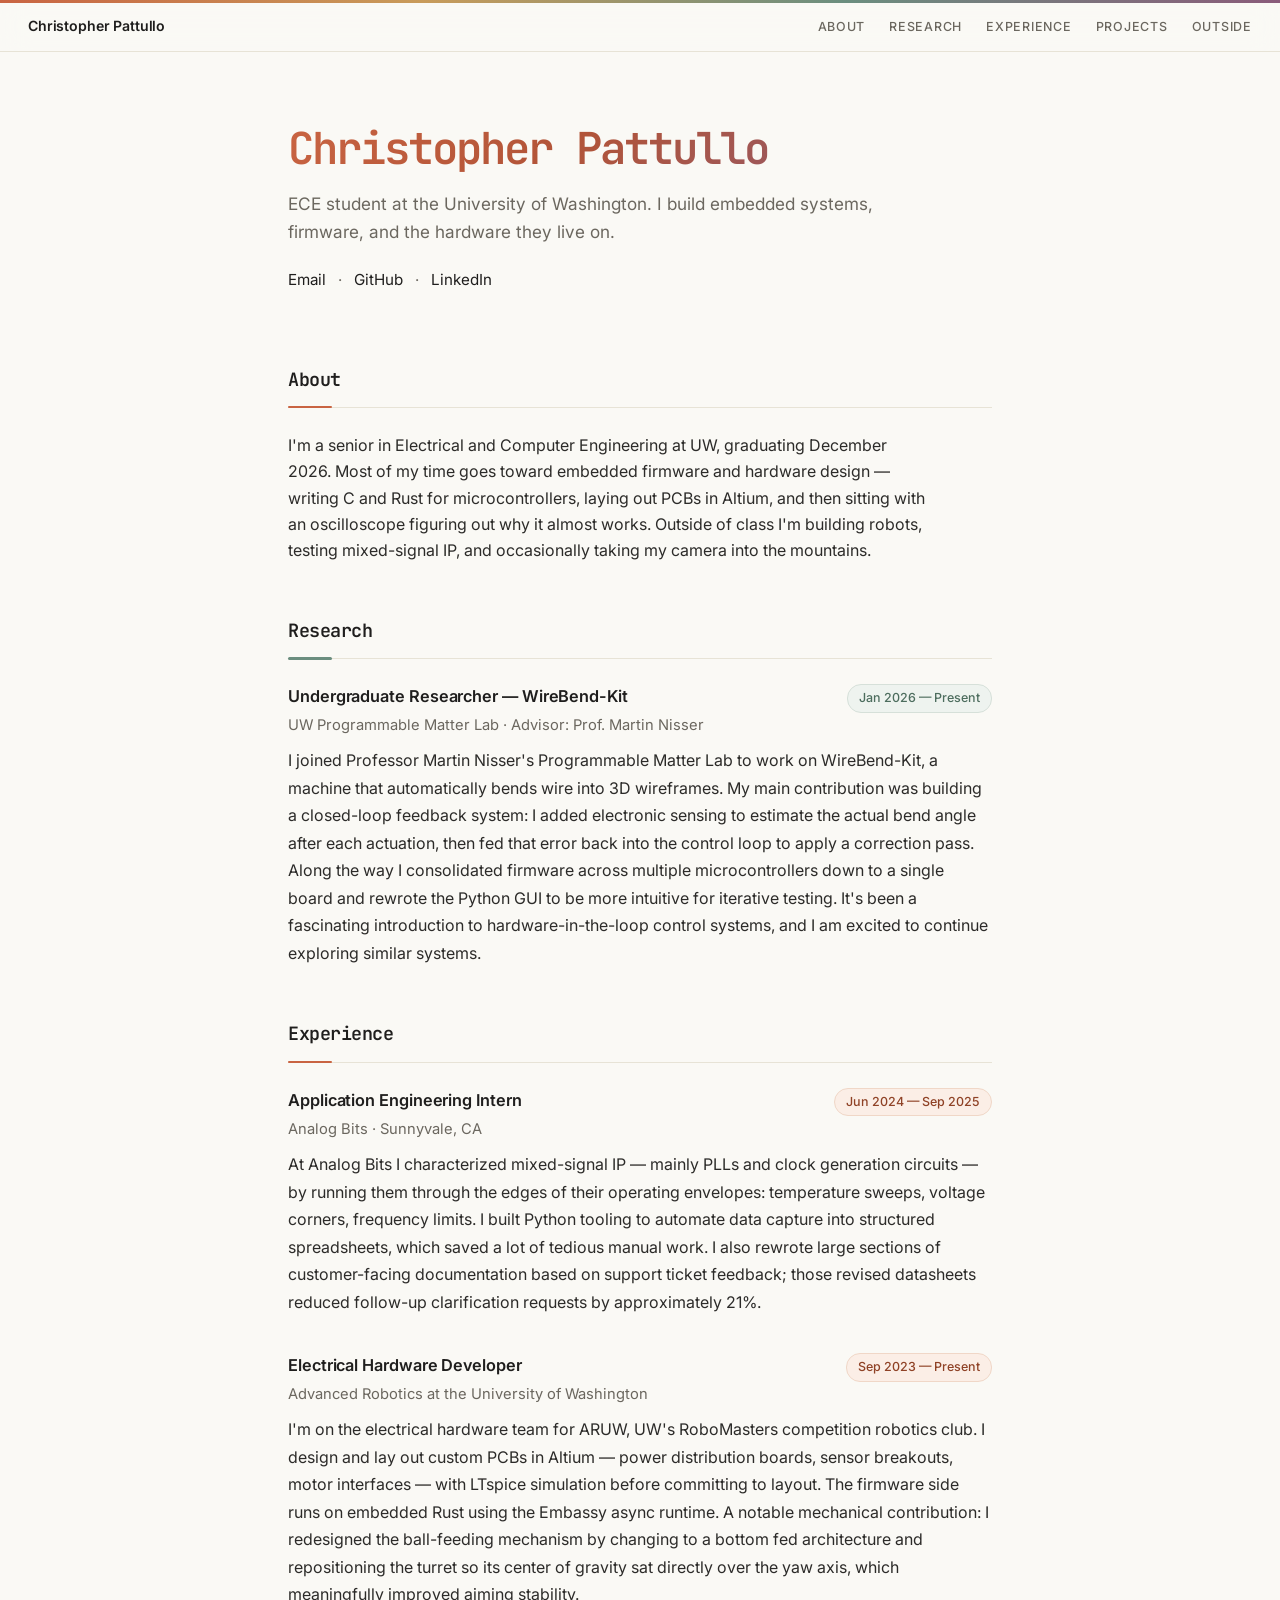
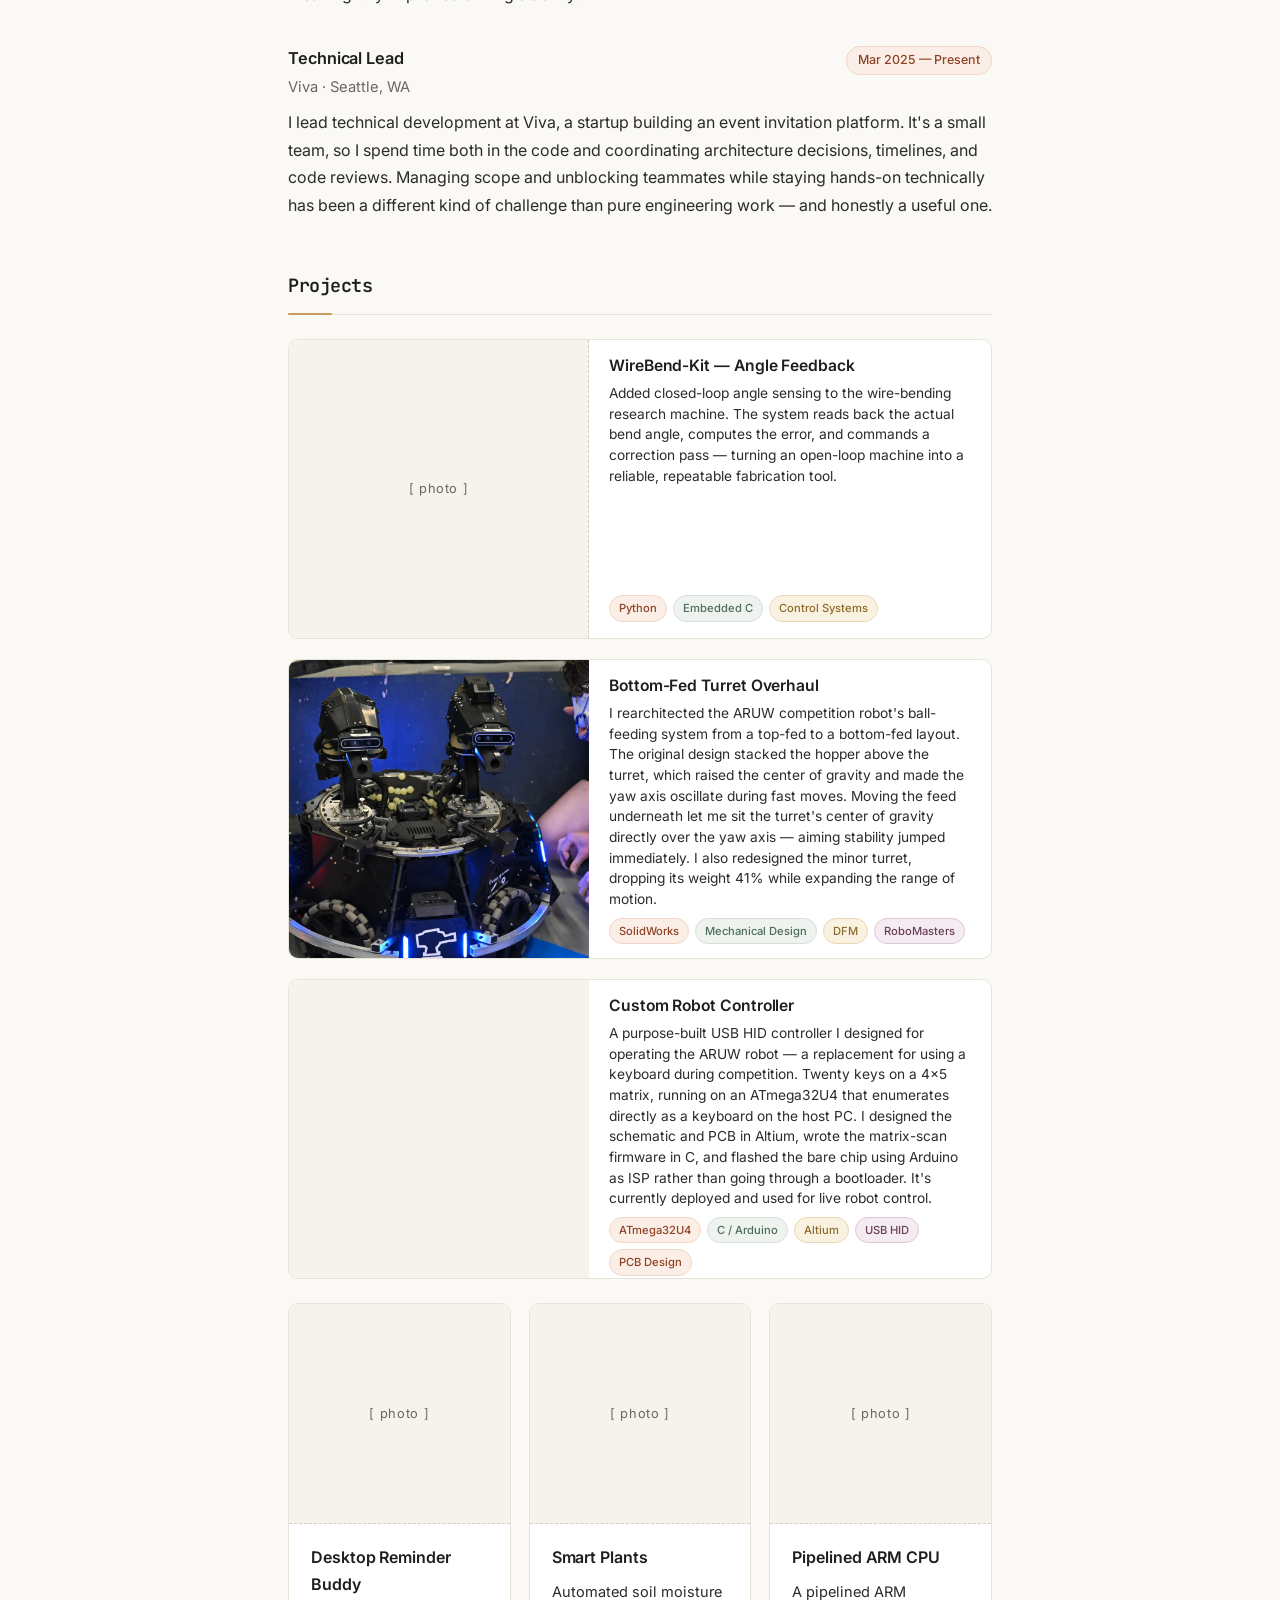
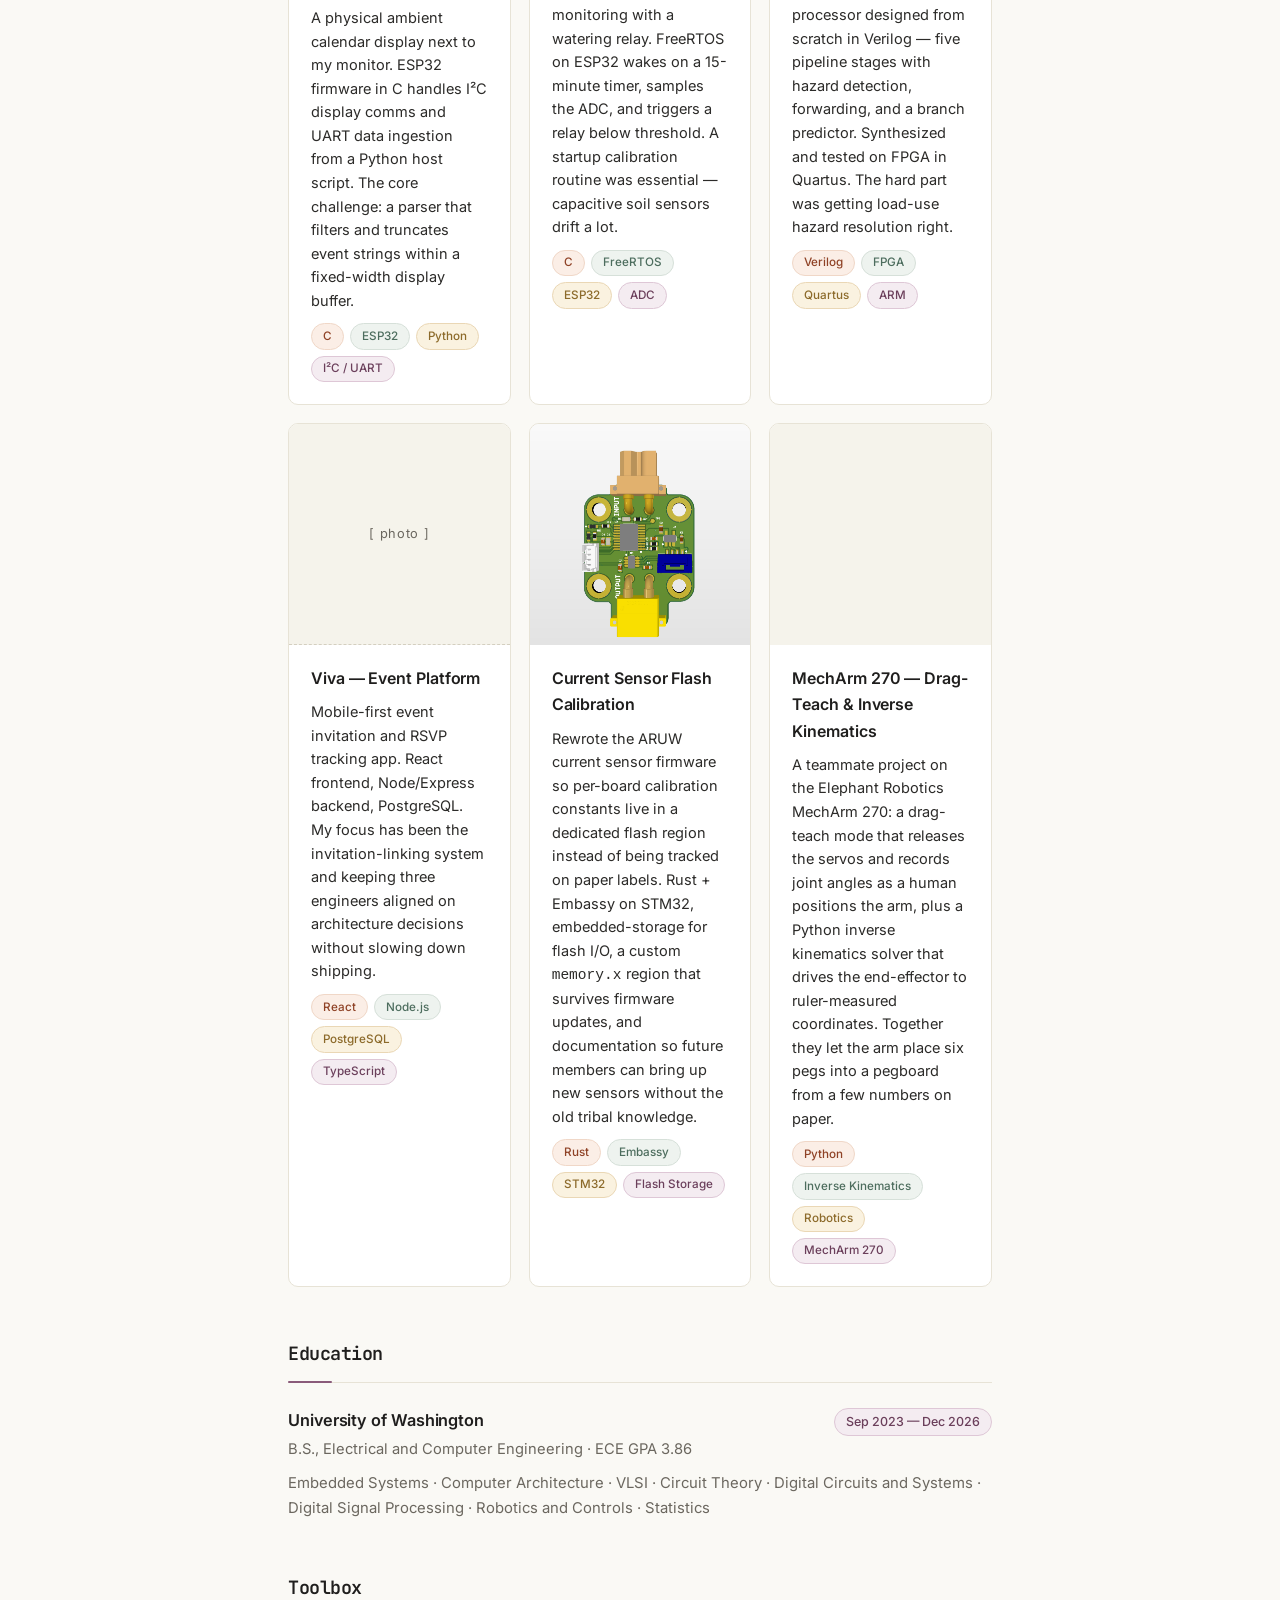
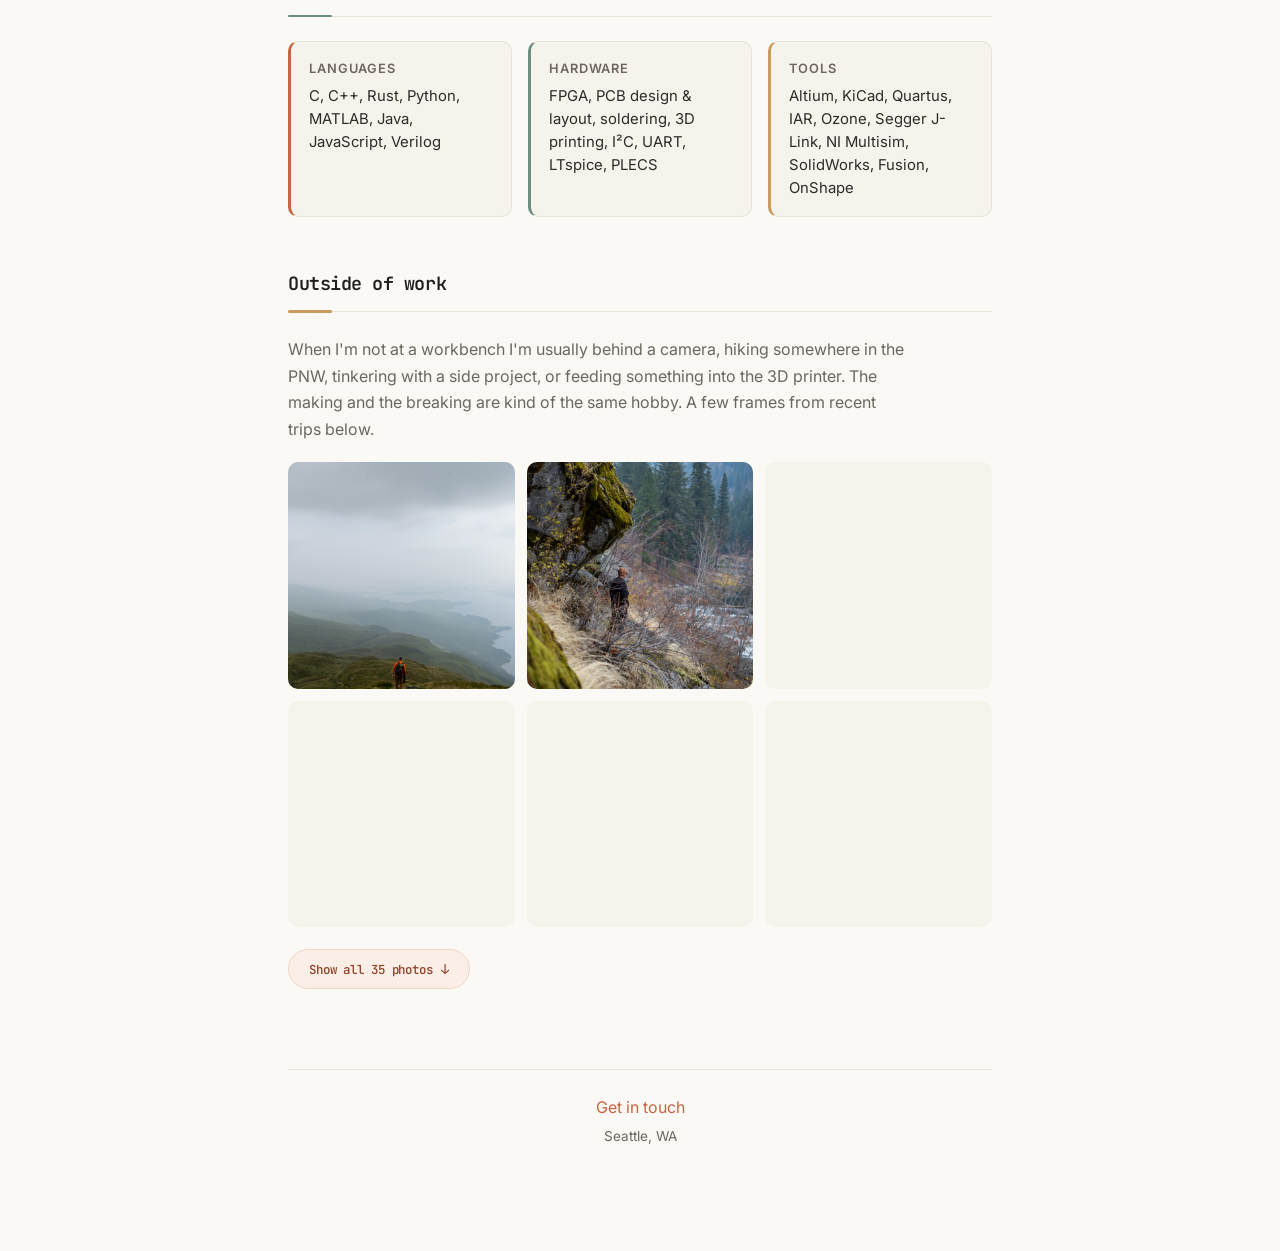
==== commit 12fcaf56: "fixed compression" ====
--- a/index.html
+++ b/index.html
@@ -383,7 +383,7 @@
           <article class="card card--standard">
             <figure class="card-media">
               <video
-                src="videos/Mecharm270_PegBoard_Control.mov"
+                src="videos/Mecharm270_PegBoard_Control.mp4"
                 autoplay
                 muted
                 loop
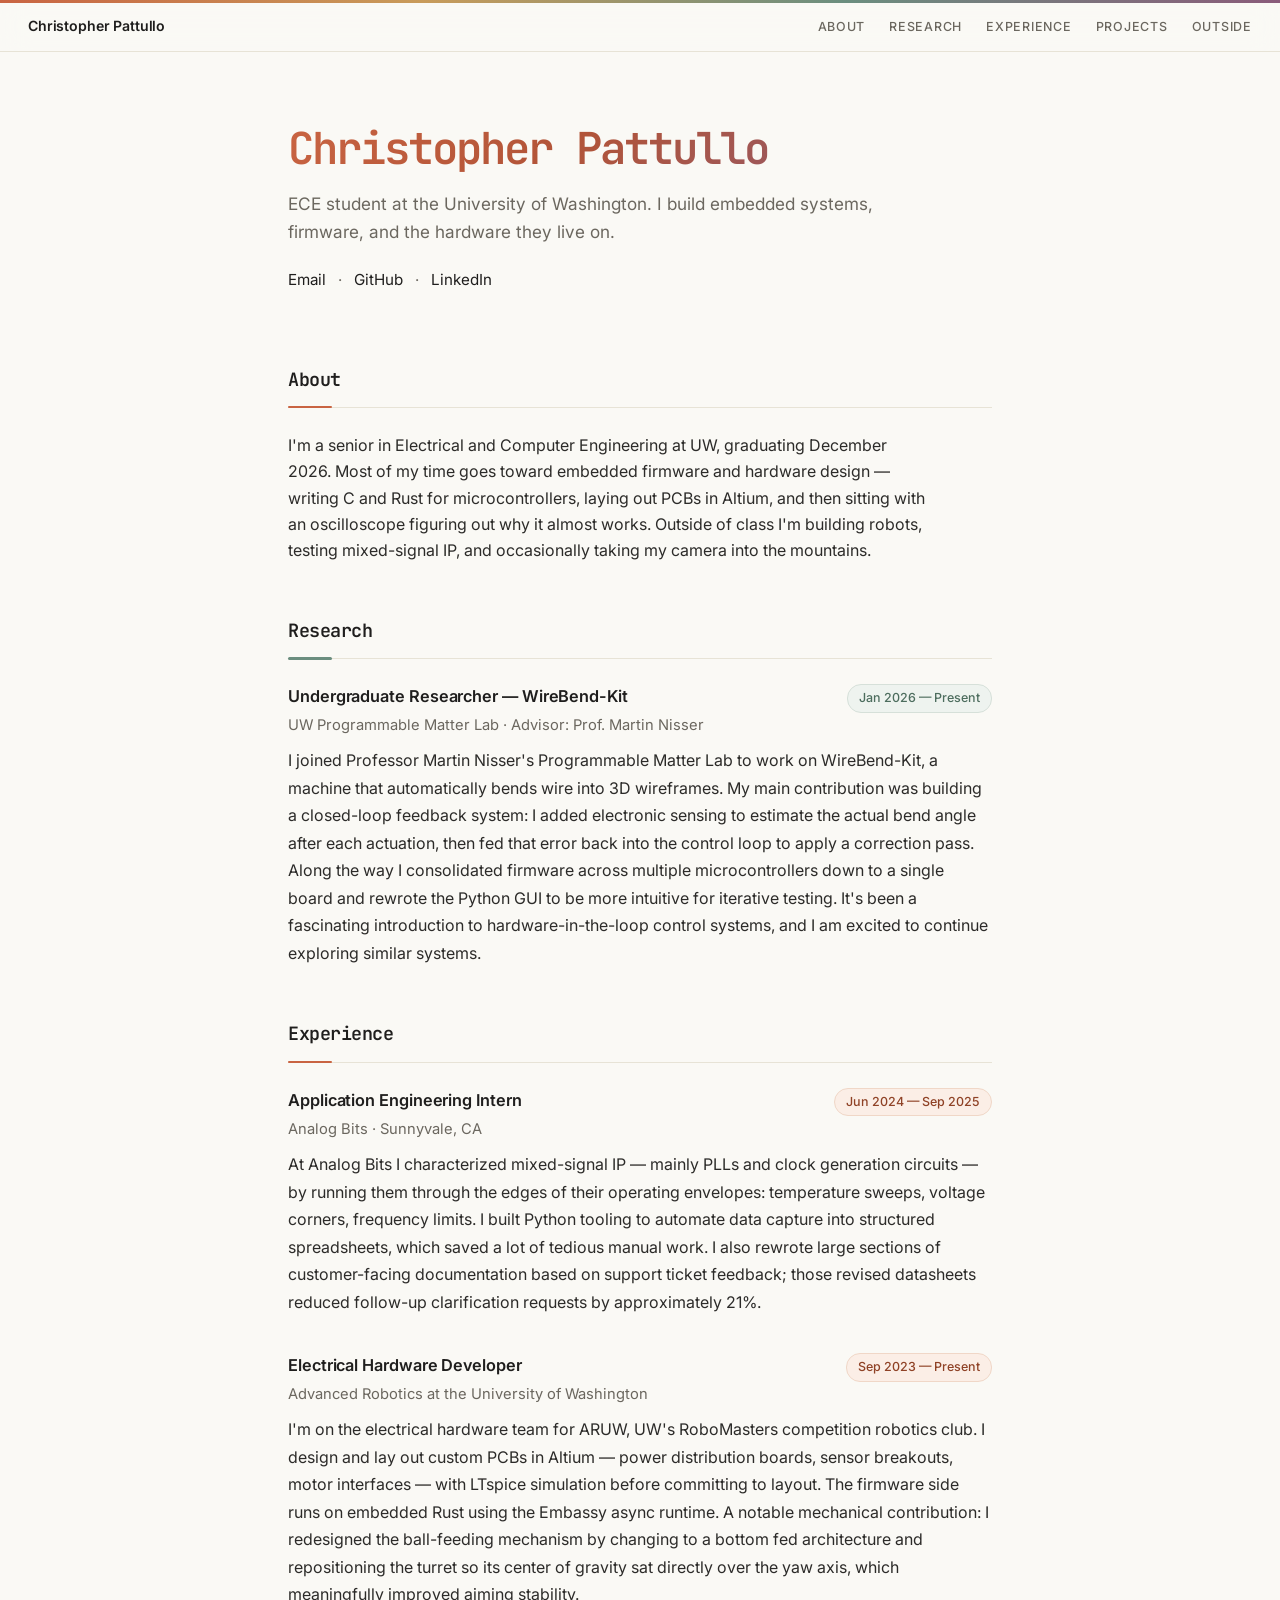
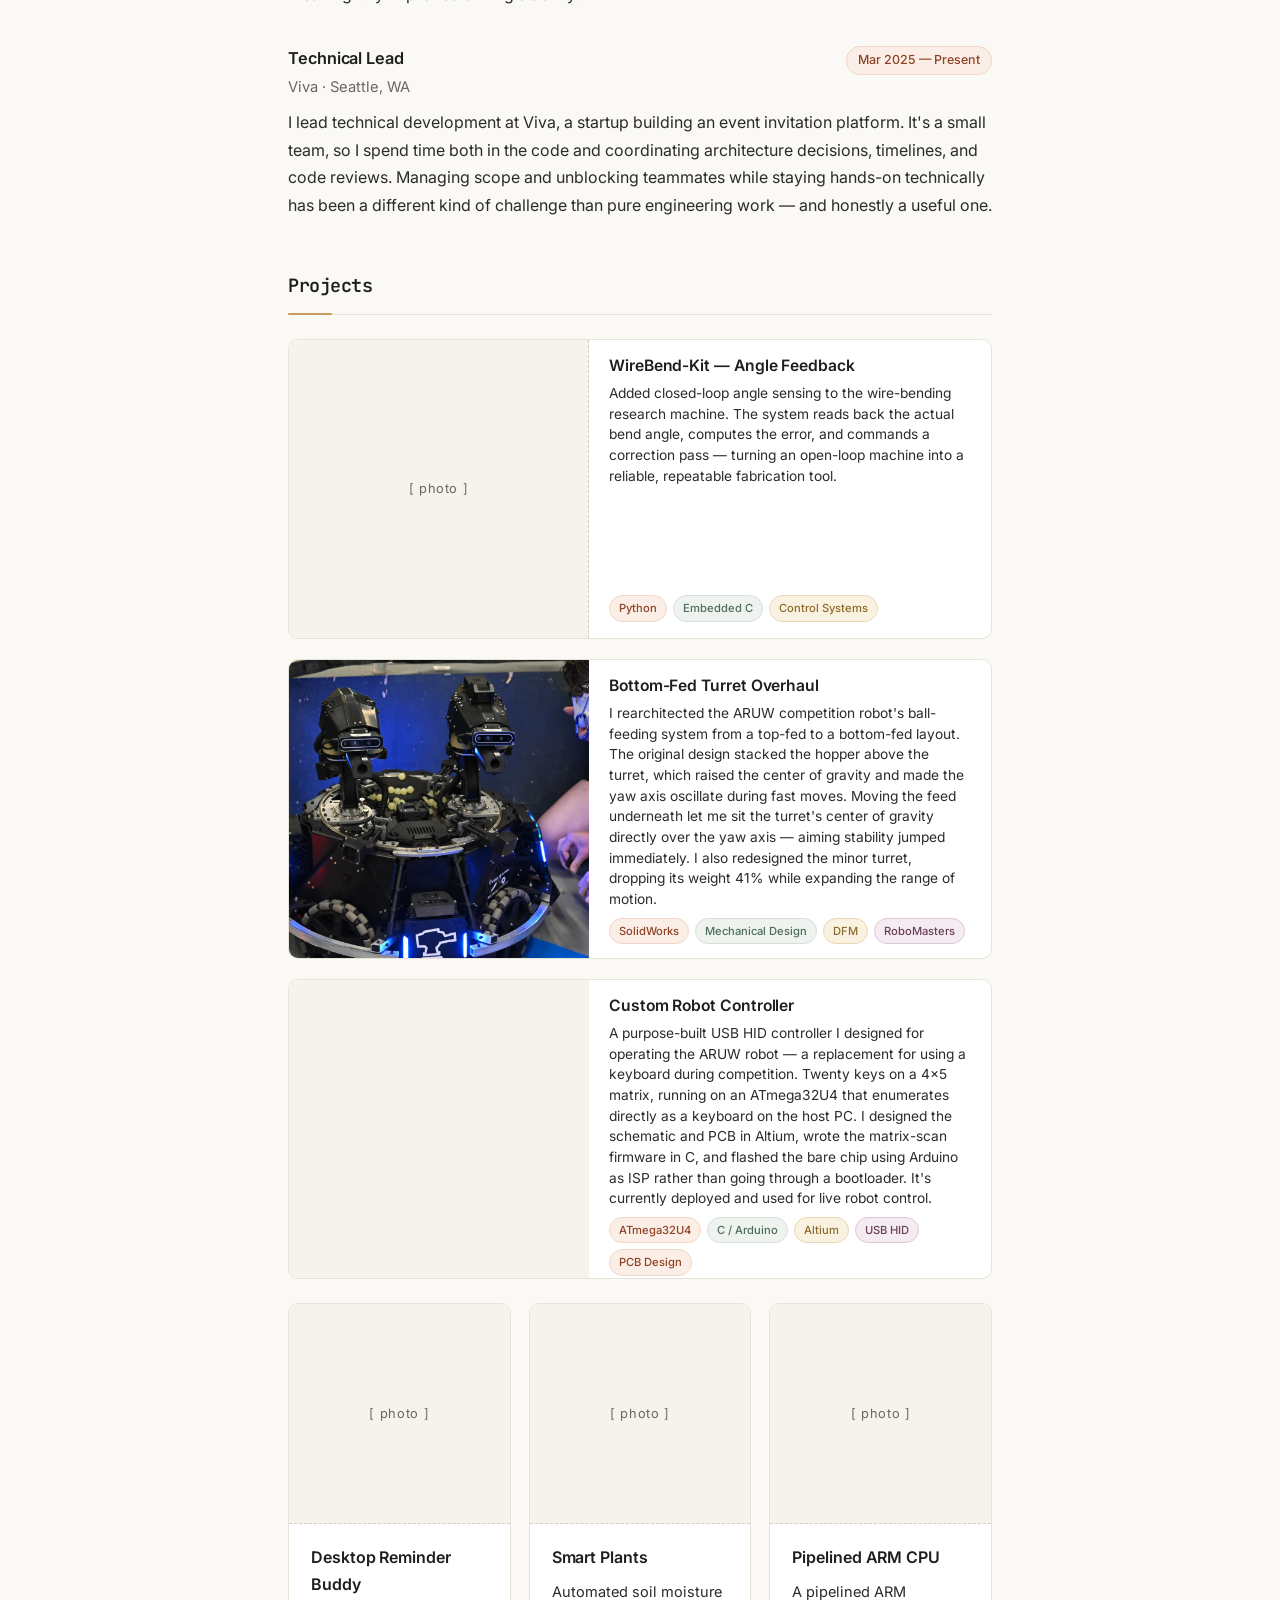
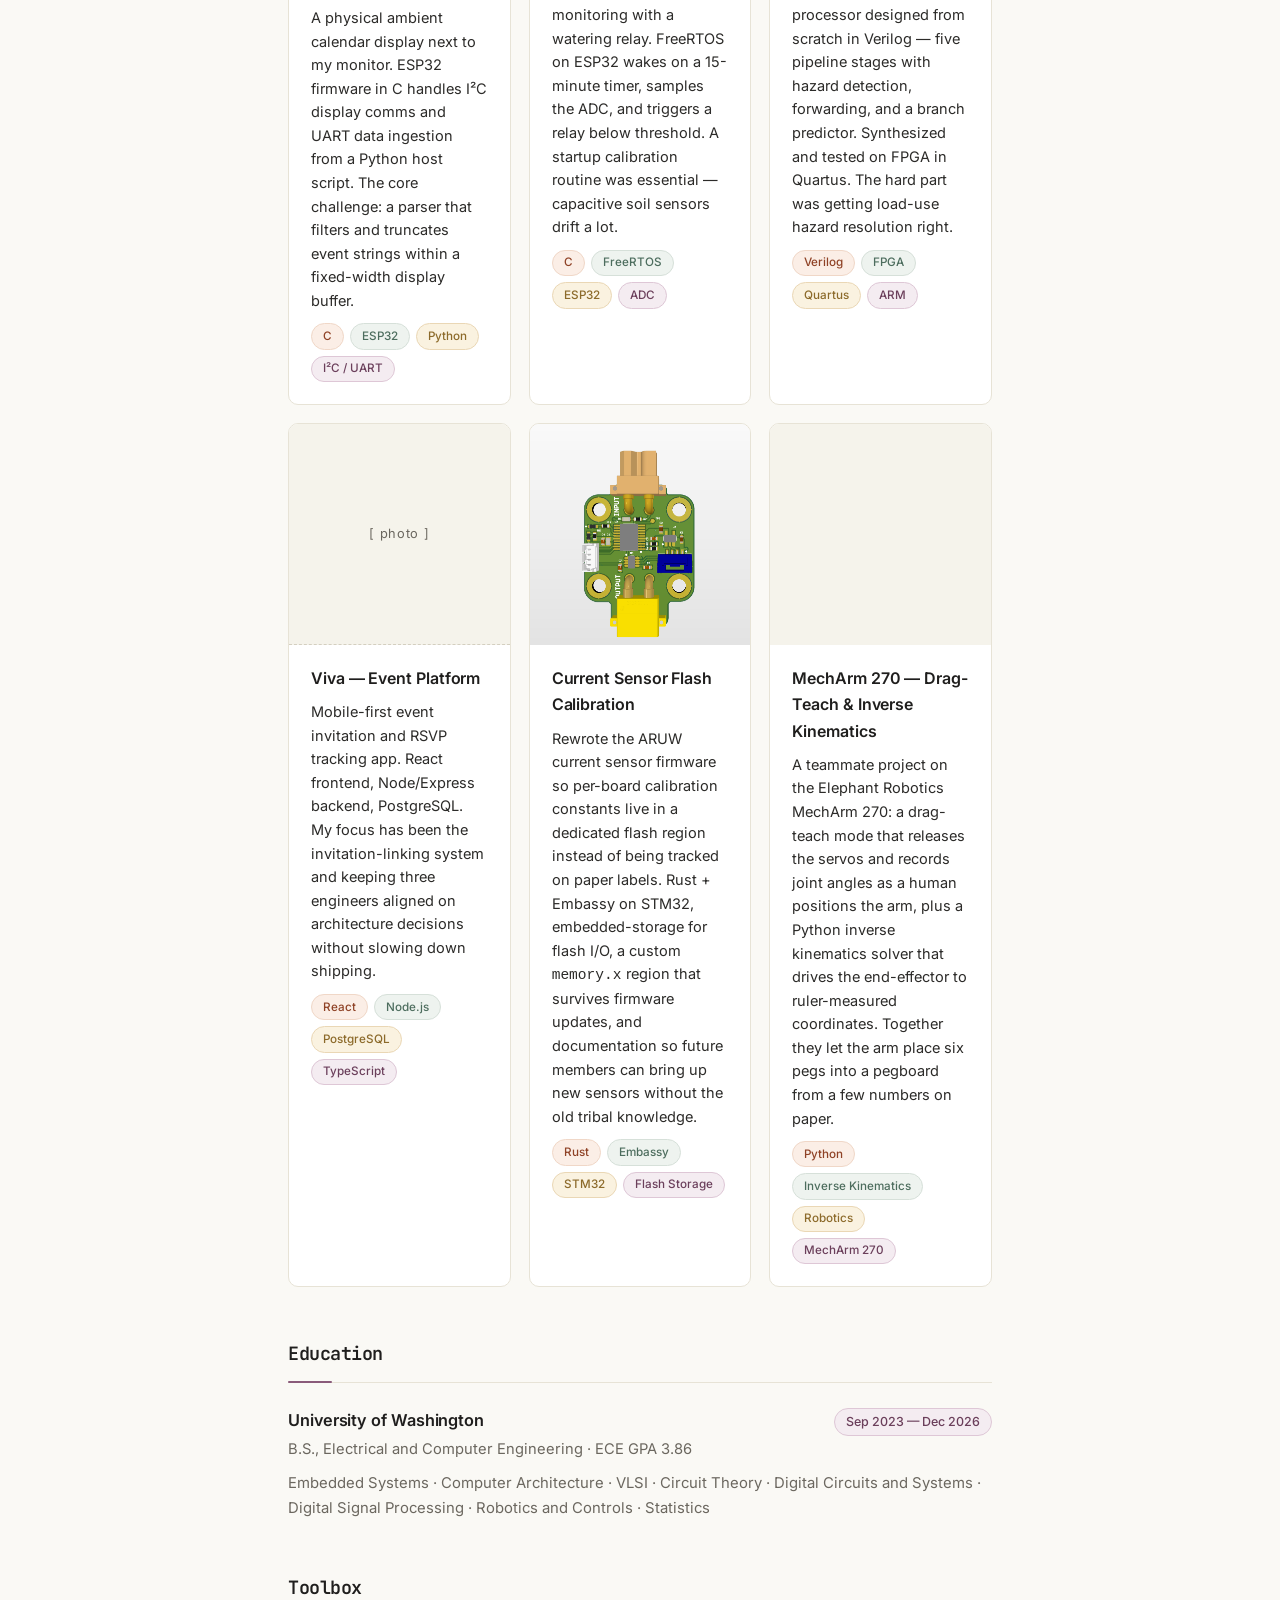
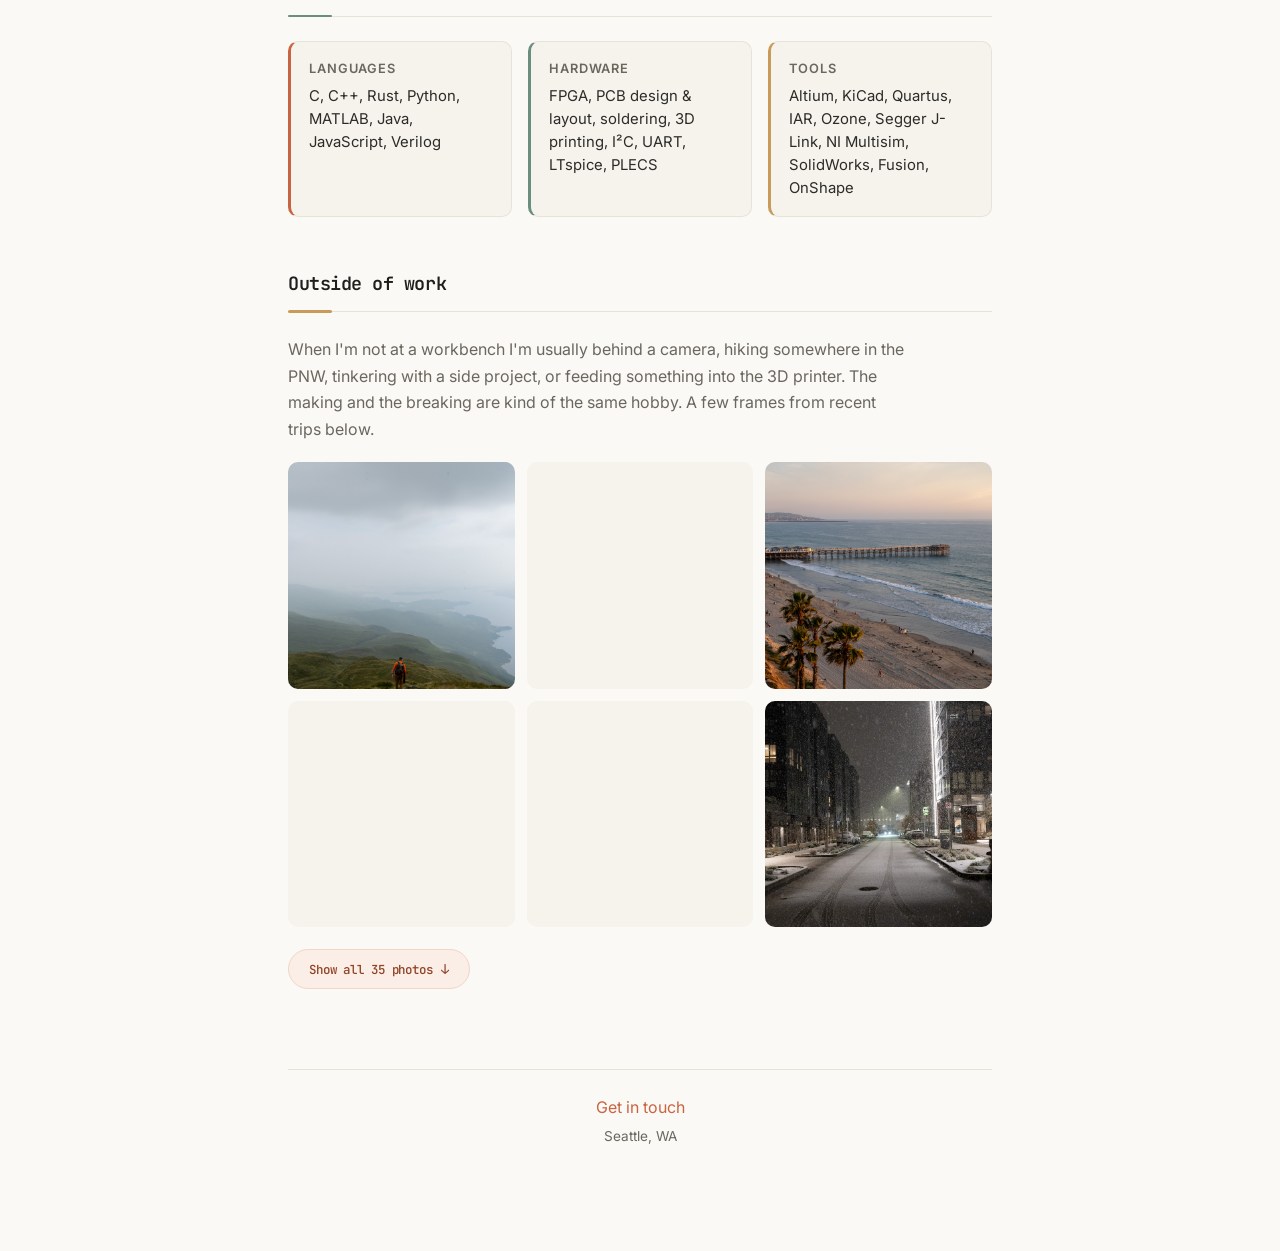
==== commit 8f1e44ac: "add cache-buster query strings to CSS and JS assets" ====
--- a/index.html
+++ b/index.html
@@ -14,7 +14,7 @@
       href="https://fonts.googleapis.com/css2?family=Inter:wght@400;500;600&family=JetBrains+Mono:wght@400;500;600;700&display=swap"
       rel="stylesheet"
     />
-    <link rel="stylesheet" href="styles.css" />
+    <link rel="stylesheet" href="styles.css?v=2026-04-17" />
   </head>
   <body>
 
@@ -497,7 +497,7 @@
     </main>
 
     <!-- Photo list lives in photos.js — edit that file to add/remove photos. -->
-    <script src="photos.js"></script>
+    <script src="photos.js?v=2026-04-17"></script>
     <script>
       // Build the photo grid from window.PHOTOS, then wire up the expand button.
       (function () {
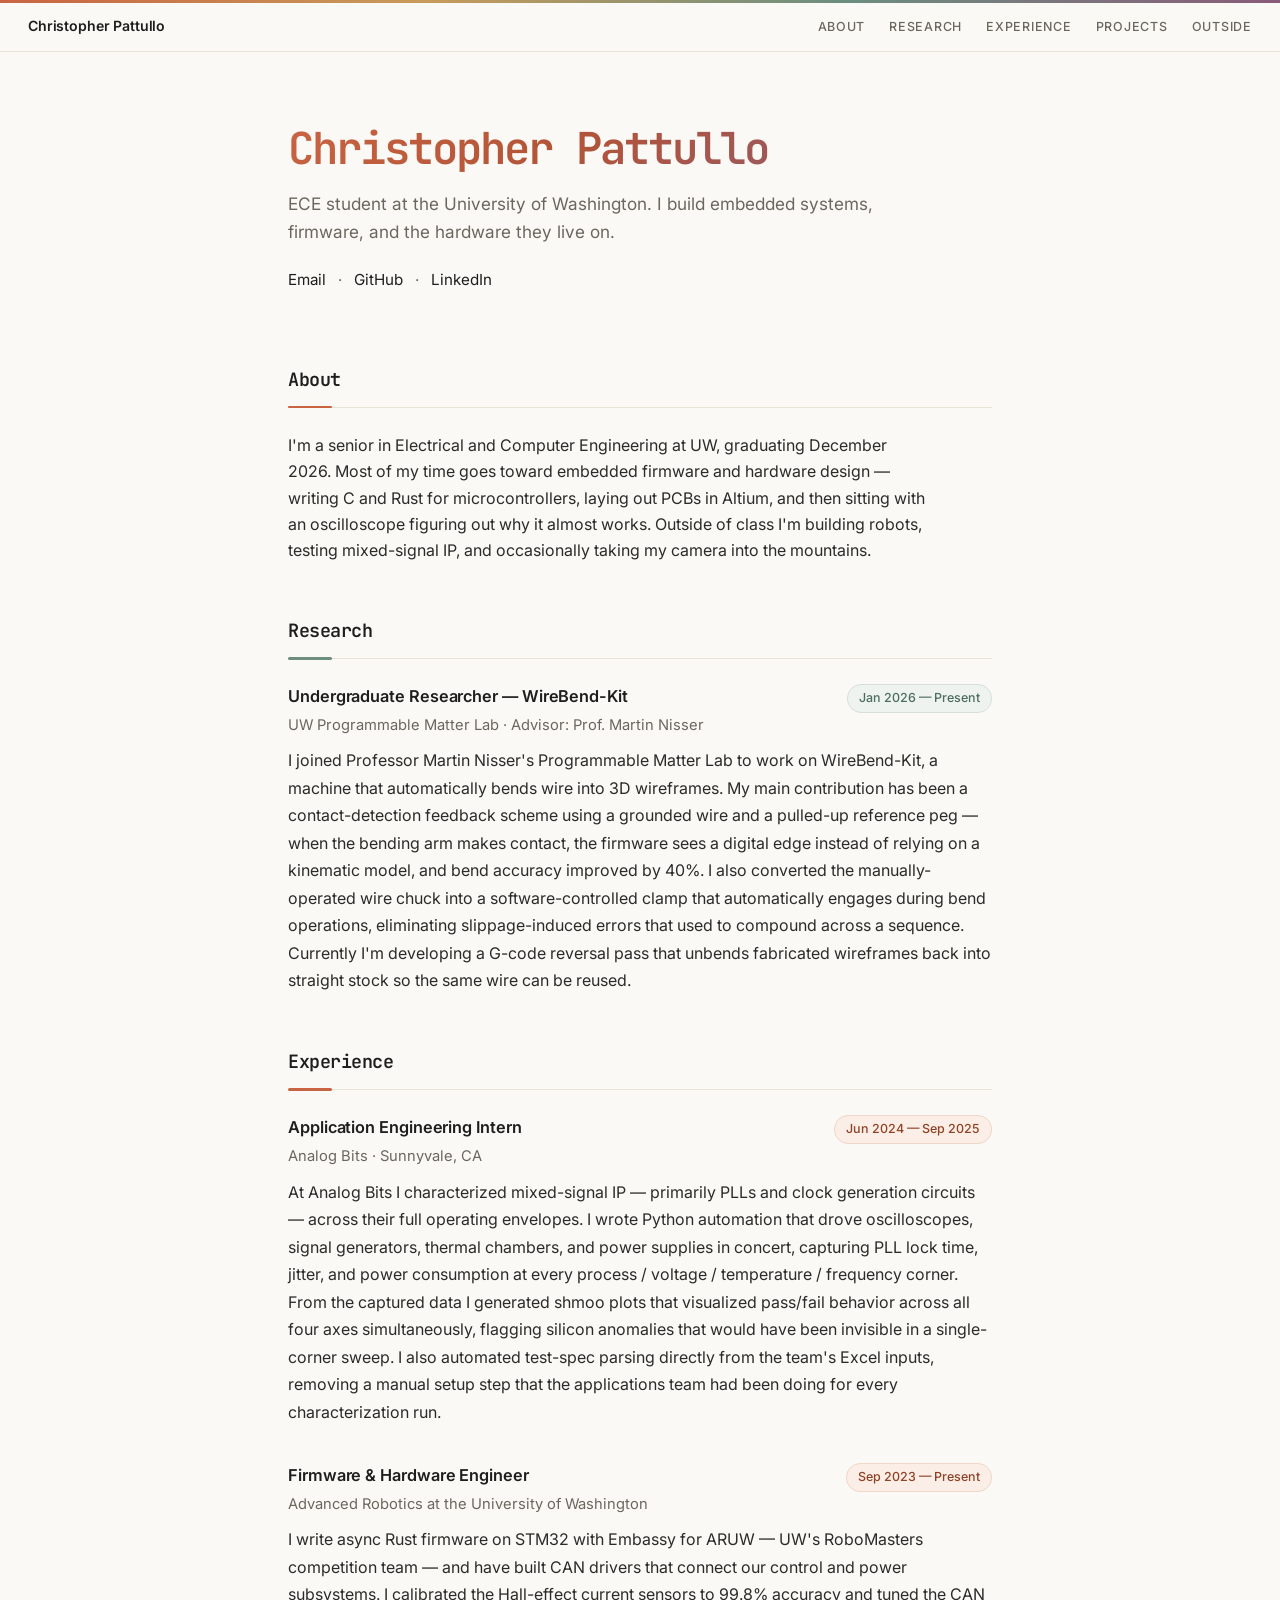
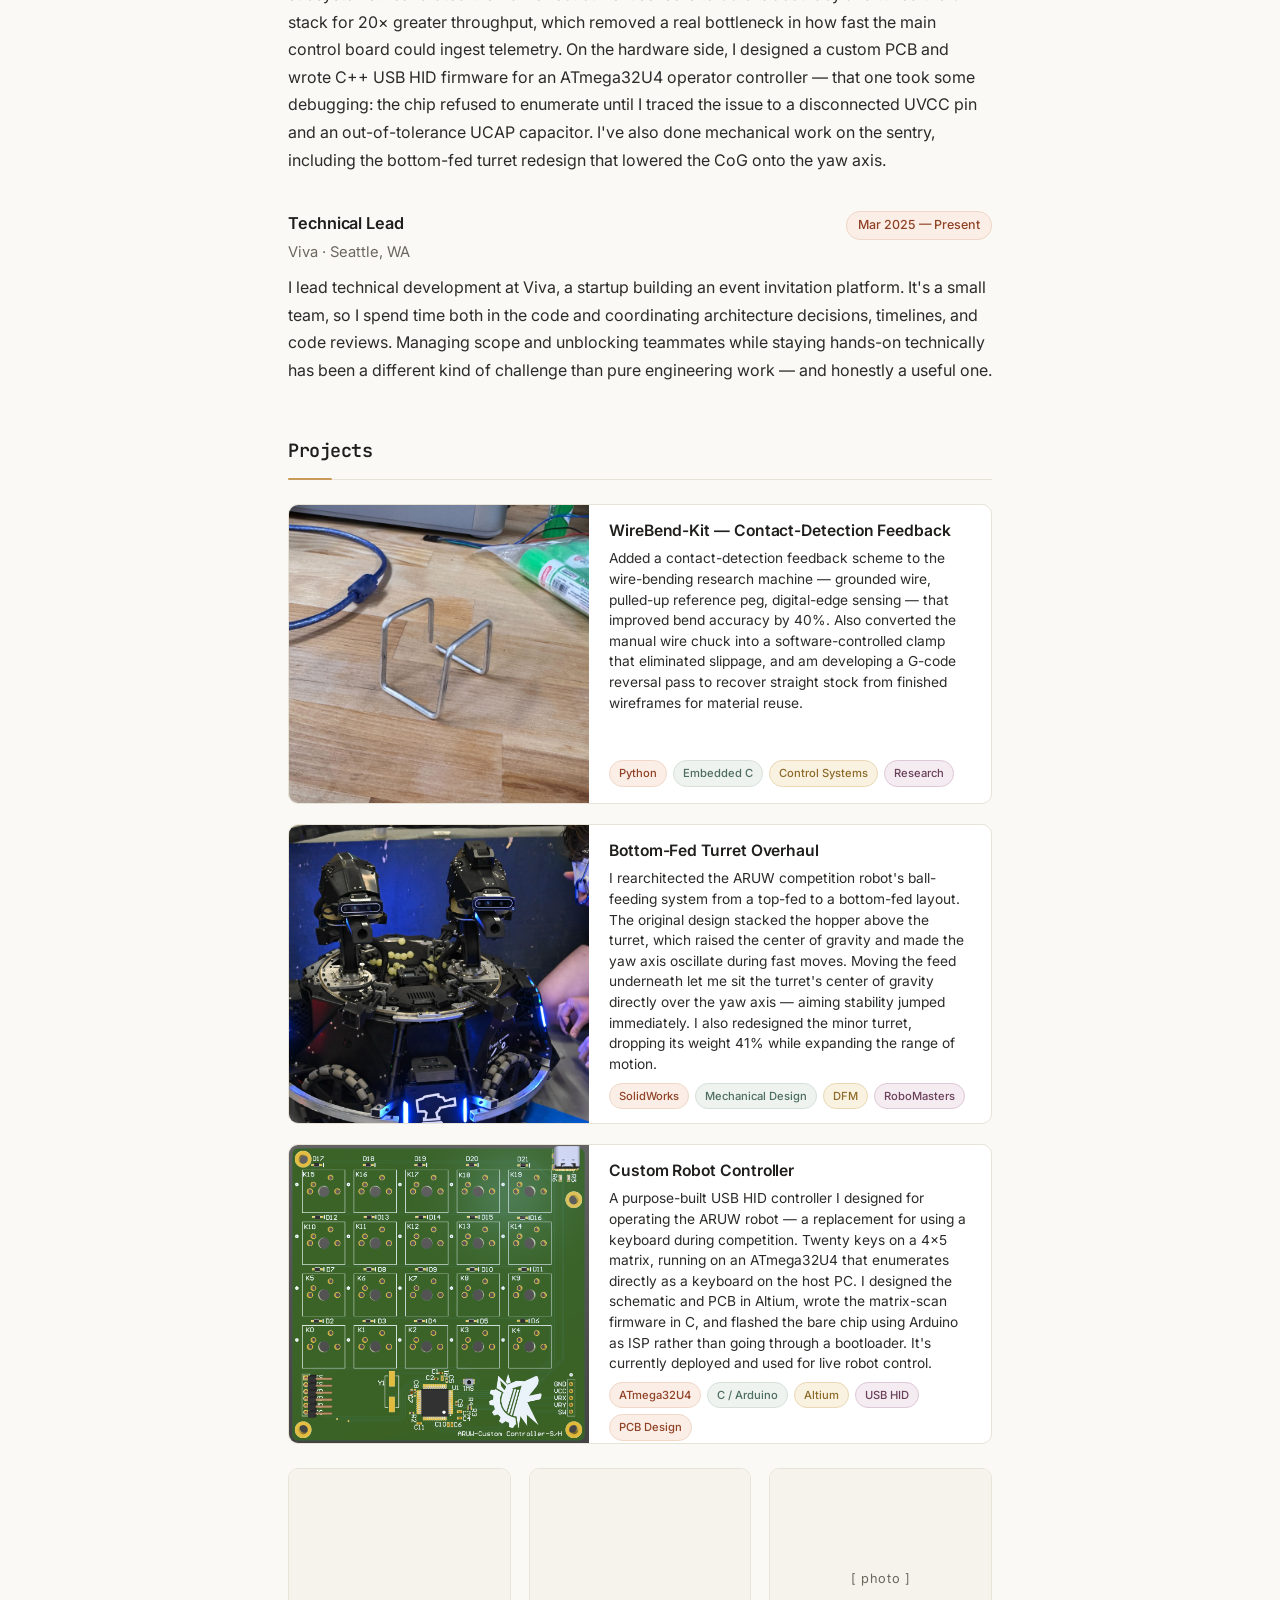
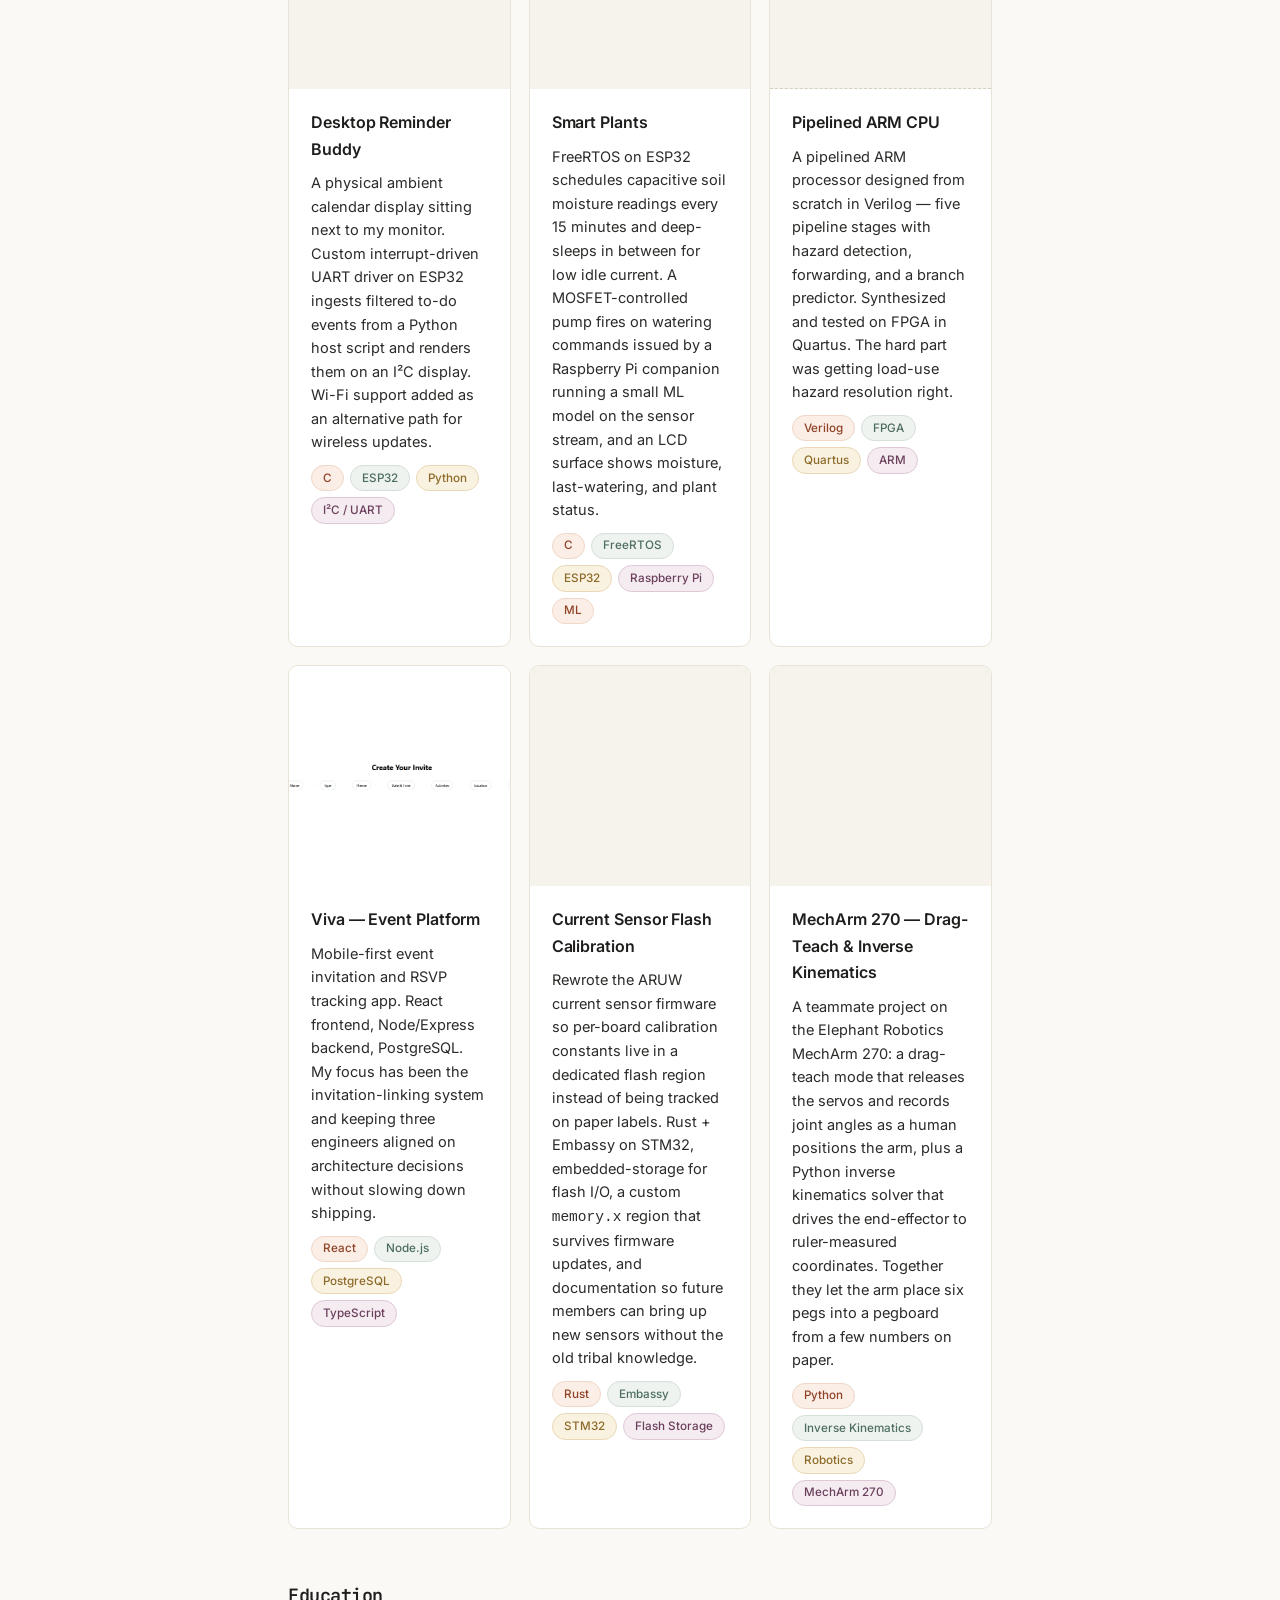
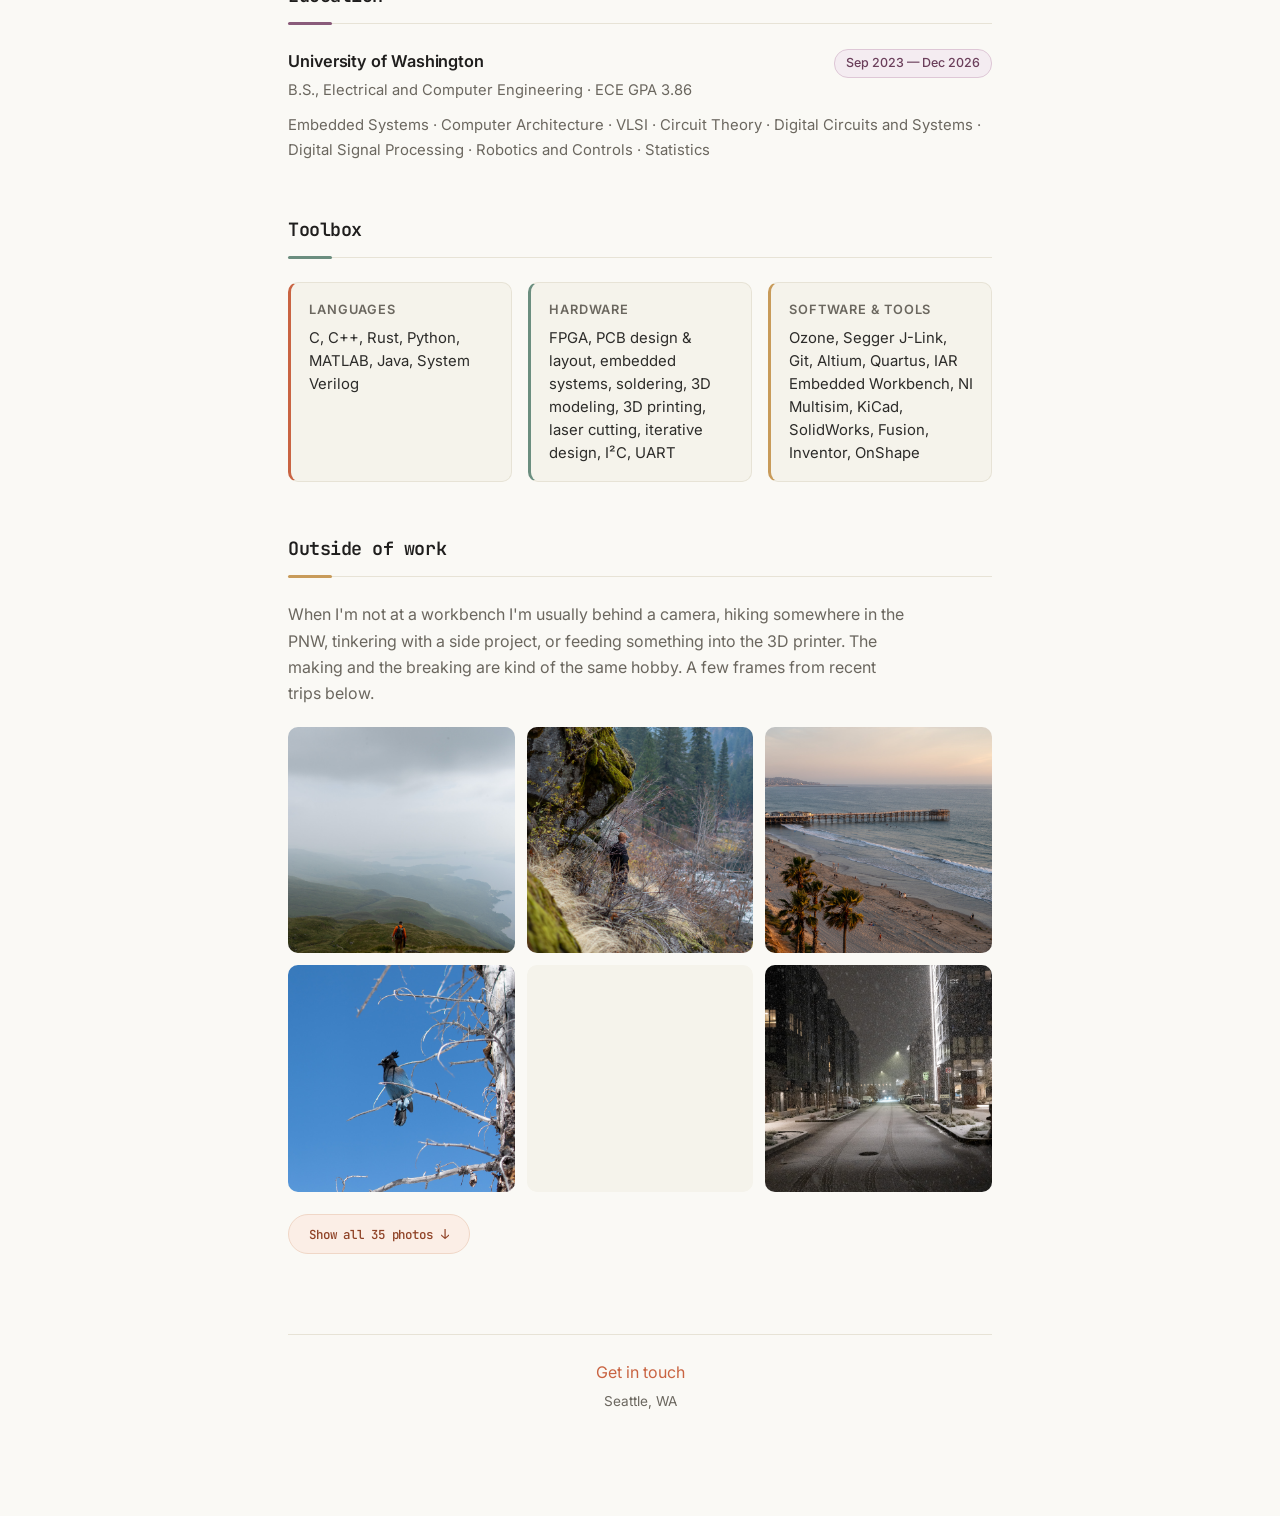
==== commit 308ac313: "Update site content from resume; place new images and compressed videos - Rewrite WireBend-Kit proje" ====
--- a/index.html
+++ b/index.html
@@ -14,7 +14,7 @@
       href="https://fonts.googleapis.com/css2?family=Inter:wght@400;500;600&family=JetBrains+Mono:wght@400;500;600;700&display=swap"
       rel="stylesheet"
     />
-    <link rel="stylesheet" href="styles.css?v=2026-04-17" />
+    <link rel="stylesheet" href="styles.css?v=2026-04-25" />
   </head>
   <body>
 
@@ -84,16 +84,18 @@
           </header>
           <p class="blurb">
             I joined Professor Martin Nisser's Programmable Matter Lab to work
-            on WireBend-Kit, a machine that automatically bends wire into
-            3D wireframes. My main contribution was building a
-            closed-loop feedback system: I added electronic sensing to estimate
-            the actual bend angle after each actuation, then fed that error
-            back into the control loop to apply a correction pass. Along the
-            way I consolidated firmware across multiple microcontrollers down
-            to a single board and rewrote the Python GUI to be more intuitive
-            for iterative testing. It's been a fascinating introduction to
-            hardware-in-the-loop control systems, and I am excited to continue 
-            exploring similar systems.
+            on WireBend-Kit, a machine that automatically bends wire into 3D
+            wireframes. My main contribution has been a contact-detection
+            feedback scheme using a grounded wire and a pulled-up reference
+            peg — when the bending arm makes contact, the firmware sees a
+            digital edge instead of relying on a kinematic model, and bend
+            accuracy improved by 40%. I also converted the manually-operated
+            wire chuck into a software-controlled clamp that automatically
+            engages during bend operations, eliminating slippage-induced
+            errors that used to compound across a sequence. Currently I'm
+            developing a G-code reversal pass that unbends fabricated
+            wireframes back into straight stock so the same wire can be
+            reused.
           </p>
         </article>
       </section>
@@ -111,35 +113,44 @@
             <p class="when">Jun 2024 — Sep 2025</p>
           </header>
           <p class="blurb">
-            At Analog Bits I characterized mixed-signal IP — mainly PLLs and
-            clock generation circuits — by running them through the edges of
-            their operating envelopes: temperature sweeps, voltage corners,
-            frequency limits. I built Python tooling to automate data capture
-            into structured spreadsheets, which saved a lot of tedious manual
-            work. I also rewrote large sections of customer-facing
-            documentation based on support ticket feedback; those revised
-            datasheets reduced follow-up clarification requests by approximately 21%.
+            At Analog Bits I characterized mixed-signal IP — primarily PLLs
+            and clock generation circuits — across their full operating
+            envelopes. I wrote Python automation that drove oscilloscopes,
+            signal generators, thermal chambers, and power supplies in
+            concert, capturing PLL lock time, jitter, and power consumption
+            at every process / voltage / temperature / frequency corner.
+            From the captured data I generated shmoo plots that visualized
+            pass/fail behavior across all four axes simultaneously,
+            flagging silicon anomalies that would have been invisible in a
+            single-corner sweep. I also automated test-spec parsing
+            directly from the team's Excel inputs, removing a manual setup
+            step that the applications team had been doing for every
+            characterization run.
           </p>
         </article>
 
         <article class="entry">
           <header class="entry-head">
             <div>
-              <h3>Electrical Hardware Developer</h3>
+              <h3>Firmware &amp; Hardware Engineer</h3>
               <p class="org">Advanced Robotics at the University of Washington</p>
             </div>
             <p class="when">Sep 2023 — Present</p>
           </header>
           <p class="blurb">
-            I'm on the electrical hardware team for ARUW, UW's RoboMasters
-            competition robotics club. I design and lay out custom PCBs in
-            Altium — power distribution boards, sensor breakouts, motor
-            interfaces — with LTspice simulation before committing to layout.
-            The firmware side runs on embedded Rust using the Embassy async
-            runtime. A notable mechanical contribution: I redesigned the
-            ball-feeding mechanism by changing to a bottom fed architecture and repositioning
-            the turret so its center of gravity sat directly over the yaw
-            axis, which meaningfully improved aiming stability.
+            I write async Rust firmware on STM32 with Embassy for ARUW —
+            UW's RoboMasters competition team — and have built CAN drivers
+            that connect our control and power subsystems. I calibrated the
+            Hall-effect current sensors to 99.8% accuracy and tuned the CAN
+            stack for 20× greater throughput, which removed a real
+            bottleneck in how fast the main control board could ingest
+            telemetry. On the hardware side, I designed a custom PCB and
+            wrote C++ USB HID firmware for an ATmega32U4 operator
+            controller — that one took some debugging: the chip refused to
+            enumerate until I traced the issue to a disconnected UVCC pin
+            and an out-of-tolerance UCAP capacitor. I've also done
+            mechanical work on the sentry, including the bottom-fed turret
+            redesign that lowered the CoG onto the yaw axis.
           </p>
         </article>
 
@@ -179,21 +190,28 @@
 
           <article class="card card--featured">
             <figure class="card-media card-media--featured">
-              <!-- replace div with: <img src="photos/wirebend.jpg" alt="WireBend-Kit machine close-up"> -->
-              <div class="img-placeholder">[ photo ]</div>
-            </figure>
-            <div class="card-body">
-              <h3><a href="projects/wirebend-kit.html" class="card-link">WireBend-Kit — Angle Feedback</a></h3>
-              <p class="blurb">
-                Added closed-loop angle sensing to the wire-bending research
-                machine. The system reads back the actual bend angle, computes
-                the error, and commands a correction pass — turning an
-                open-loop machine into a reliable, repeatable fabrication tool.
+              <img
+                src="photos/Programmable_Matter_BentCube.jpg"
+                alt="3D wireframe cube fabricated by WireBend-Kit"
+                loading="lazy"
+                decoding="async">
+            </figure>
+            <div class="card-body">
+              <h3><a href="projects/wirebend-kit.html" class="card-link">WireBend-Kit — Contact-Detection Feedback</a></h3>
+              <p class="blurb">
+                Added a contact-detection feedback scheme to the
+                wire-bending research machine — grounded wire, pulled-up
+                reference peg, digital-edge sensing — that improved bend
+                accuracy by 40%. Also converted the manual wire chuck into
+                a software-controlled clamp that eliminated slippage, and
+                am developing a G-code reversal pass to recover straight
+                stock from finished wireframes for material reuse.
               </p>
               <div class="tags">
                 <span class="tag">Python</span>
                 <span class="tag">Embedded C</span>
                 <span class="tag">Control Systems</span>
+                <span class="tag">Research</span>
               </div>
             </div>
           </article>
@@ -264,17 +282,20 @@
 
           <article class="card card--standard">
             <figure class="card-media">
-              <!-- replace div with: <img src="path/to/photo.jpg" alt="Desktop Reminder Buddy device"> -->
-              <div class="img-placeholder">[ photo ]</div>
+              <img
+                src="photos/DesktopReminderBuddy.png"
+                alt="Desktop Reminder Buddy device on a desk"
+                loading="lazy"
+                decoding="async">
             </figure>
             <div class="card-body">
               <h3><a href="projects/desktop-reminder.html" class="card-link">Desktop Reminder Buddy</a></h3>
               <p class="blurb">
-                A physical ambient calendar display next to my monitor. ESP32
-                firmware in C handles I²C display comms and UART data
-                ingestion from a Python host script. The core challenge: a
-                parser that filters and truncates event strings within a
-                fixed-width display buffer.
+                A physical ambient calendar display sitting next to my
+                monitor. Custom interrupt-driven UART driver on ESP32
+                ingests filtered to-do events from a Python host script
+                and renders them on an I²C display. Wi-Fi support added as
+                an alternative path for wireless updates.
               </p>
               <div class="tags">
                 <span class="tag">C</span>
@@ -287,22 +308,28 @@
 
           <article class="card card--standard">
             <figure class="card-media">
-              <!-- replace div with: <img src="path/to/photo.jpg" alt="Smart Plants soil monitoring system"> -->
-              <div class="img-placeholder">[ photo ]</div>
+              <img
+                src="photos/SmartPlantsGUI.png"
+                alt="Smart Plants dashboard showing moisture readings"
+                loading="lazy"
+                decoding="async">
             </figure>
             <div class="card-body">
               <h3><a href="projects/smart-plants.html" class="card-link">Smart Plants</a></h3>
               <p class="blurb">
-                Automated soil moisture monitoring with a watering relay.
-                FreeRTOS on ESP32 wakes on a 15-minute timer, samples the ADC,
-                and triggers a relay below threshold. A startup calibration
-                routine was essential — capacitive soil sensors drift a lot.
+                FreeRTOS on ESP32 schedules capacitive soil moisture
+                readings every 15 minutes and deep-sleeps in between for
+                low idle current. A MOSFET-controlled pump fires on
+                watering commands issued by a Raspberry Pi companion
+                running a small ML model on the sensor stream, and an LCD
+                surface shows moisture, last-watering, and plant status.
               </p>
               <div class="tags">
                 <span class="tag">C</span>
                 <span class="tag">FreeRTOS</span>
                 <span class="tag">ESP32</span>
-                <span class="tag">ADC</span>
+                <span class="tag">Raspberry Pi</span>
+                <span class="tag">ML</span>
               </div>
             </div>
           </article>
@@ -331,8 +358,11 @@
 
           <article class="card card--standard">
             <figure class="card-media">
-              <!-- replace div with: <img src="path/to/photo.jpg" alt="Viva app on phone"> -->
-              <div class="img-placeholder">[ photo ]</div>
+              <img
+                src="photos/VivaHomepage.png"
+                alt="Viva event platform homepage"
+                loading="lazy"
+                decoding="async">
             </figure>
             <div class="card-body">
               <h3><a href="projects/viva.html" class="card-link">Viva — Event Platform</a></h3>
@@ -441,20 +471,22 @@
         <div class="skill-grid">
           <div>
             <h4>Languages</h4>
-            <p>C, C++, Rust, Python, MATLAB, Java, JavaScript, Verilog</p>
+            <p>C, C++, Rust, Python, MATLAB, Java, System Verilog</p>
           </div>
           <div>
             <h4>Hardware</h4>
             <p>
-              FPGA, PCB design &amp; layout, soldering, 3D printing, I²C,
-              UART, LTspice, PLECS
+              FPGA, PCB design &amp; layout, embedded systems, soldering,
+              3D modeling, 3D printing, laser cutting, iterative design,
+              I²C, UART
             </p>
           </div>
           <div>
-            <h4>Tools</h4>
+            <h4>Software &amp; Tools</h4>
             <p>
-              Altium, KiCad, Quartus, IAR, Ozone, Segger J-Link, NI Multisim,
-              SolidWorks, Fusion, OnShape
+              Ozone, Segger J-Link, Git, Altium, Quartus, IAR Embedded
+              Workbench, NI Multisim, KiCad, SolidWorks, Fusion, Inventor,
+              OnShape
             </p>
           </div>
         </div>
@@ -497,7 +529,7 @@
     </main>
 
     <!-- Photo list lives in photos.js — edit that file to add/remove photos. -->
-    <script src="photos.js?v=2026-04-17"></script>
+    <script src="photos.js?v=2026-04-25"></script>
     <script>
       // Build the photo grid from window.PHOTOS, then wire up the expand button.
       (function () {
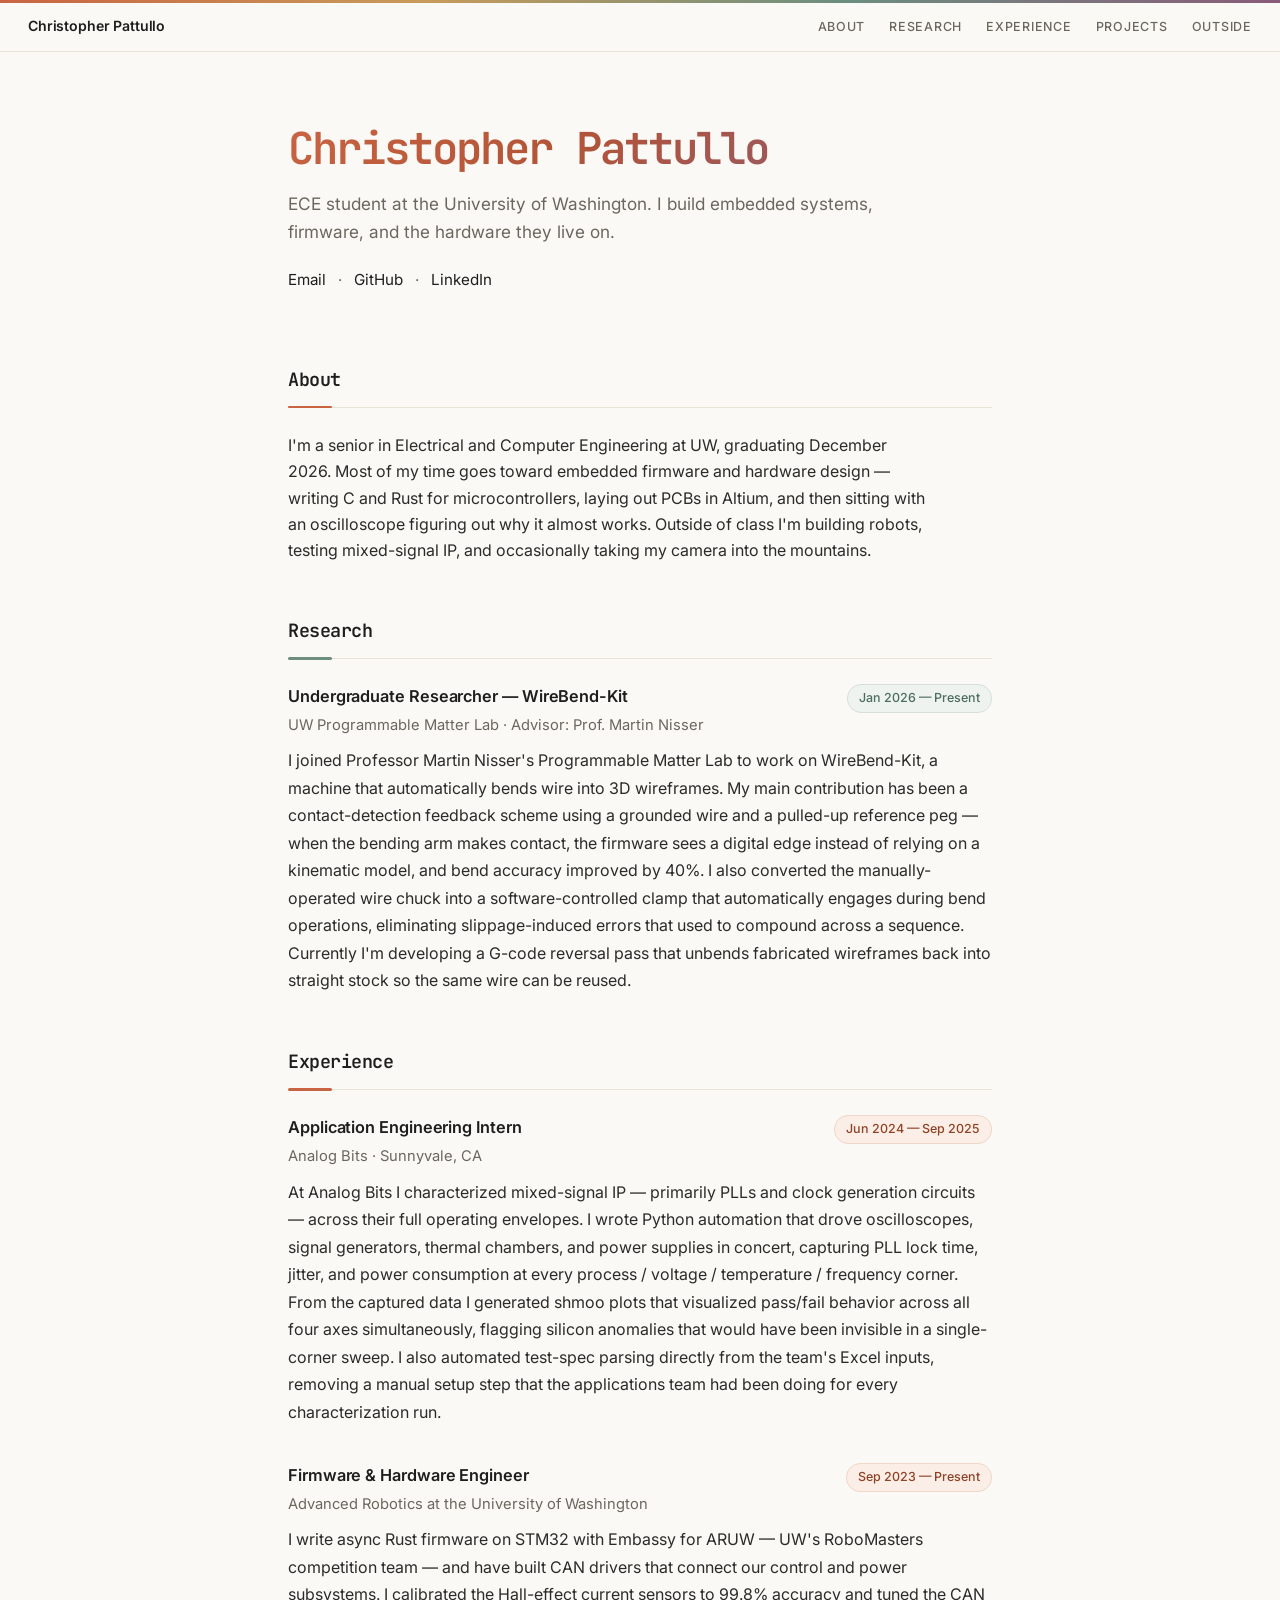
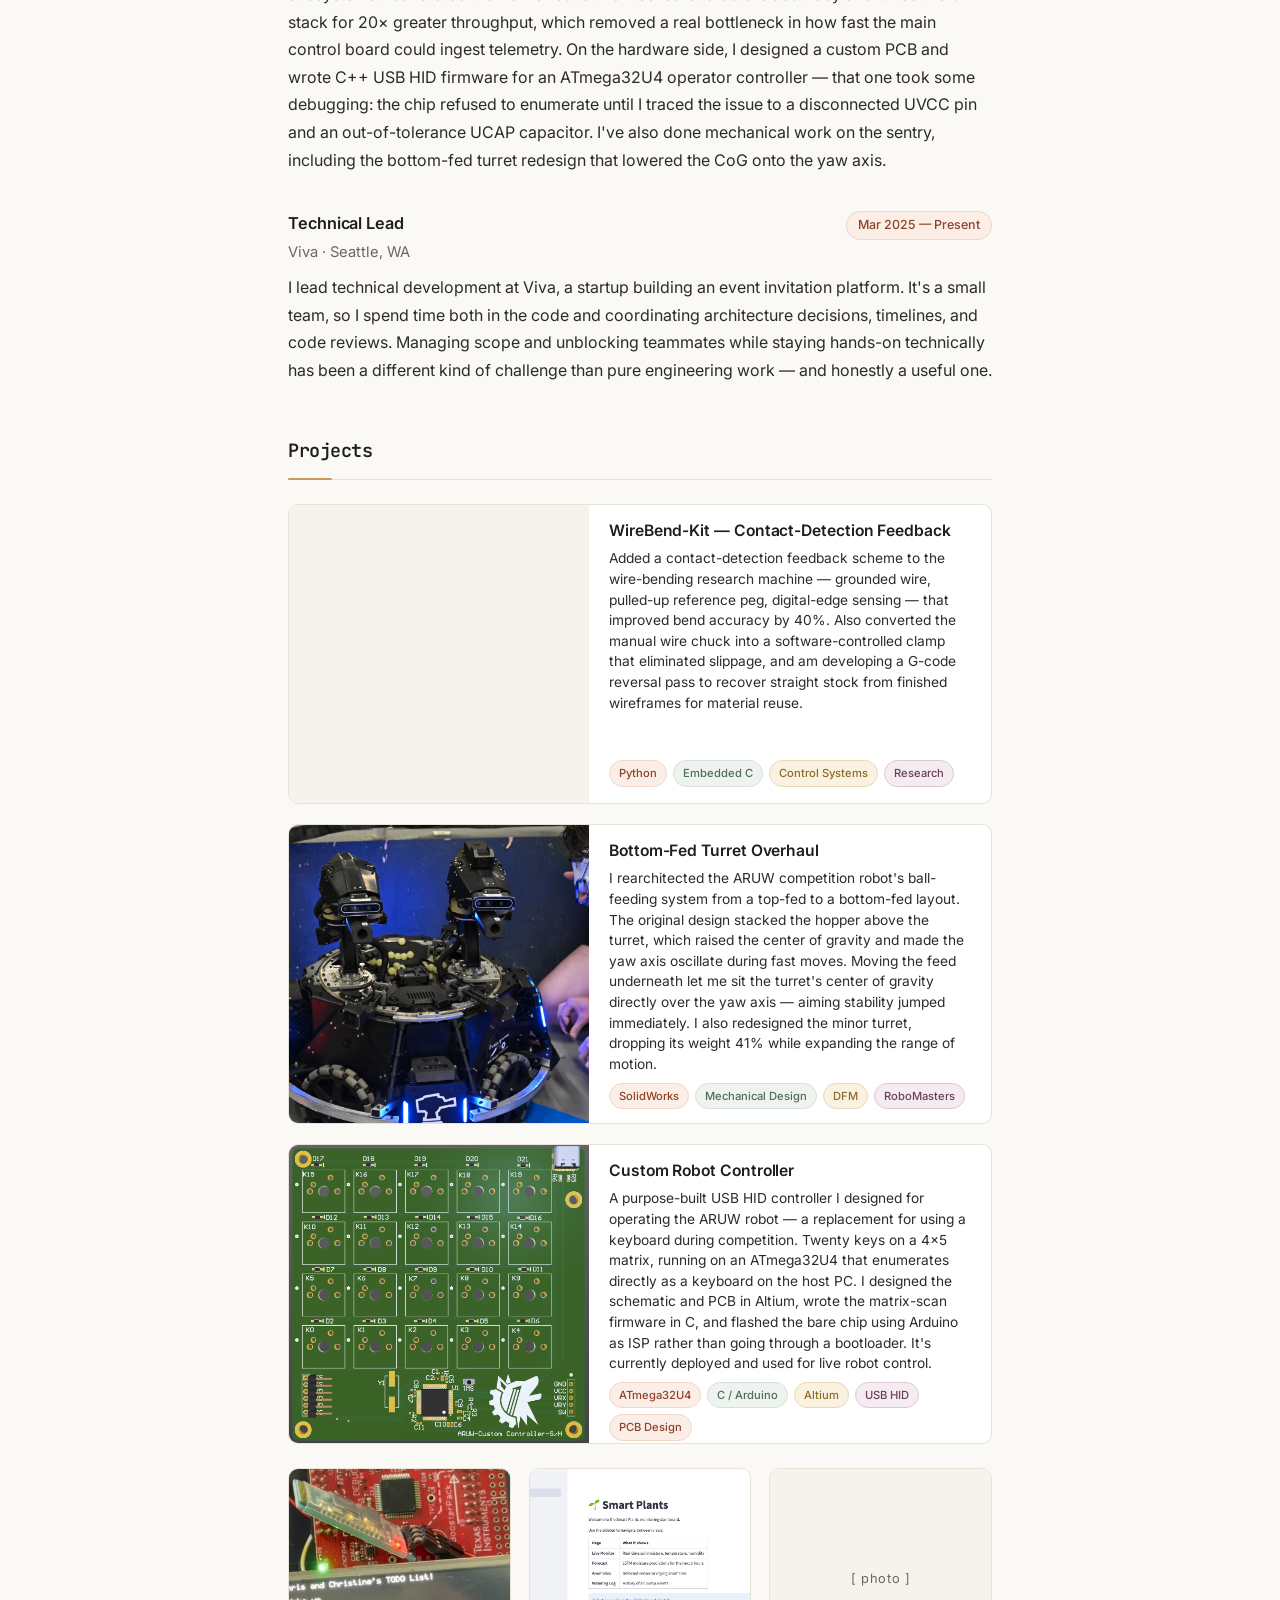
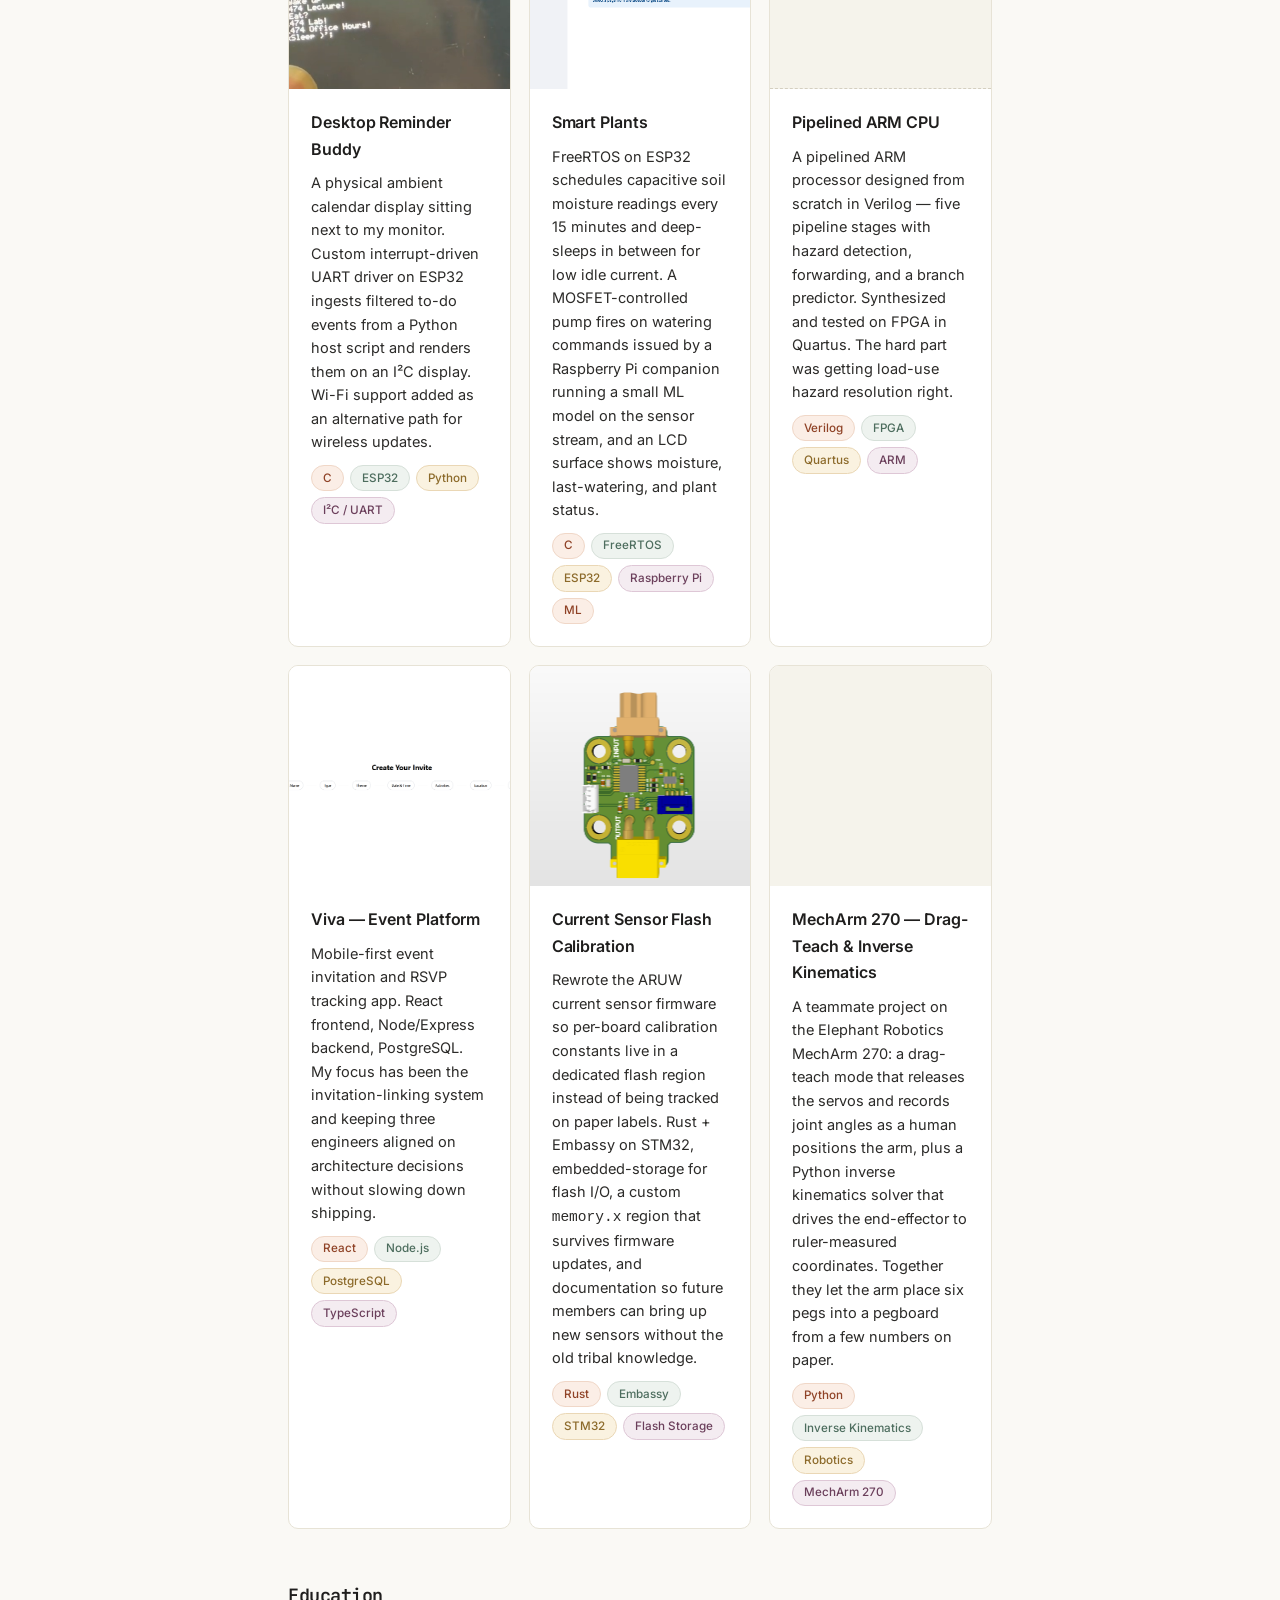
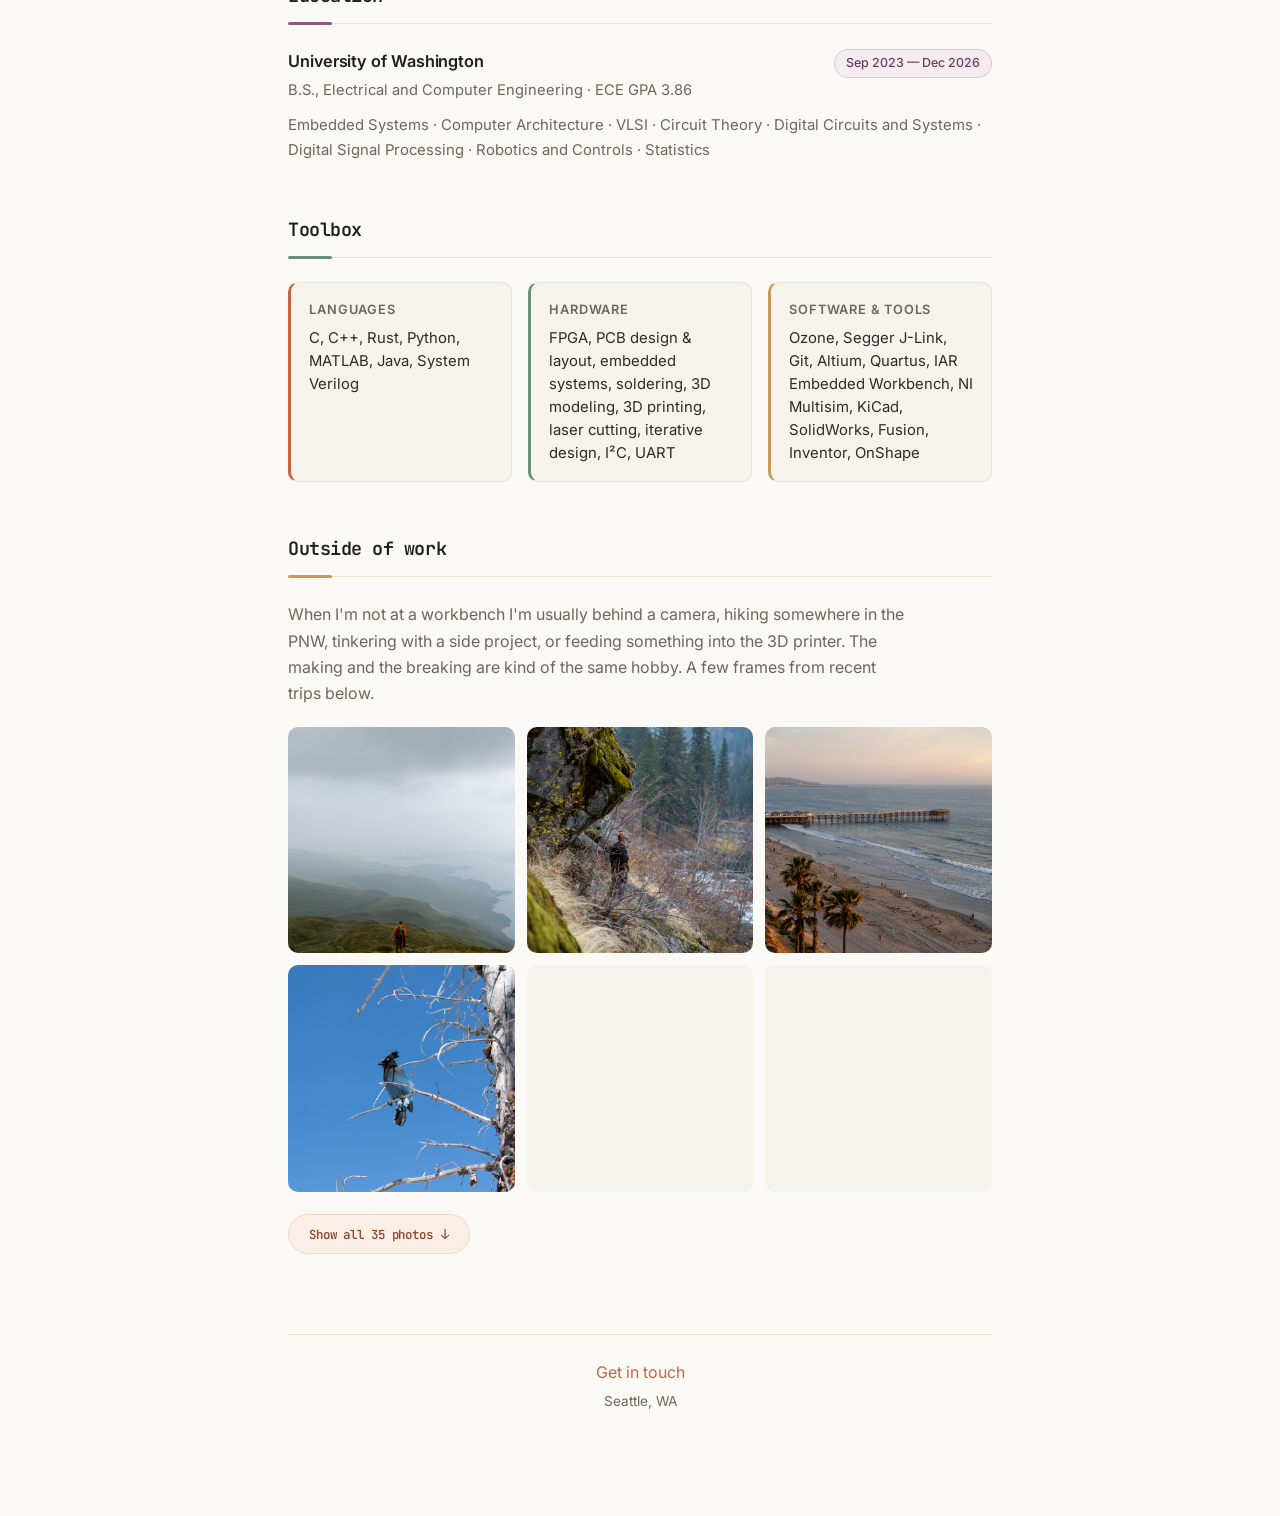
==== commit 380530ee: "Use wirebending video as WireBend featured card thumbnail; add Python GUI screenshot to project page" ====
--- a/index.html
+++ b/index.html
@@ -14,7 +14,7 @@
       href="https://fonts.googleapis.com/css2?family=Inter:wght@400;500;600&family=JetBrains+Mono:wght@400;500;600;700&display=swap"
       rel="stylesheet"
     />
-    <link rel="stylesheet" href="styles.css?v=2026-04-25" />
+    <link rel="stylesheet" href="styles.css?v=2026-04-25b" />
   </head>
   <body>
 
@@ -190,11 +190,15 @@
 
           <article class="card card--featured">
             <figure class="card-media card-media--featured">
-              <img
-                src="photos/Programmable_Matter_BentCube.jpg"
-                alt="3D wireframe cube fabricated by WireBend-Kit"
-                loading="lazy"
-                decoding="async">
+              <video
+                src="videos/WireBendingTest_4x.mp4"
+                autoplay
+                muted
+                loop
+                playsinline
+                preload="metadata"
+                aria-label="WireBend-Kit performing a bend sequence">
+              </video>
             </figure>
             <div class="card-body">
               <h3><a href="projects/wirebend-kit.html" class="card-link">WireBend-Kit — Contact-Detection Feedback</a></h3>
@@ -529,7 +533,7 @@
     </main>
 
     <!-- Photo list lives in photos.js — edit that file to add/remove photos. -->
-    <script src="photos.js?v=2026-04-25"></script>
+    <script src="photos.js?v=2026-04-25b"></script>
     <script>
       // Build the photo grid from window.PHOTOS, then wire up the expand button.
       (function () {
